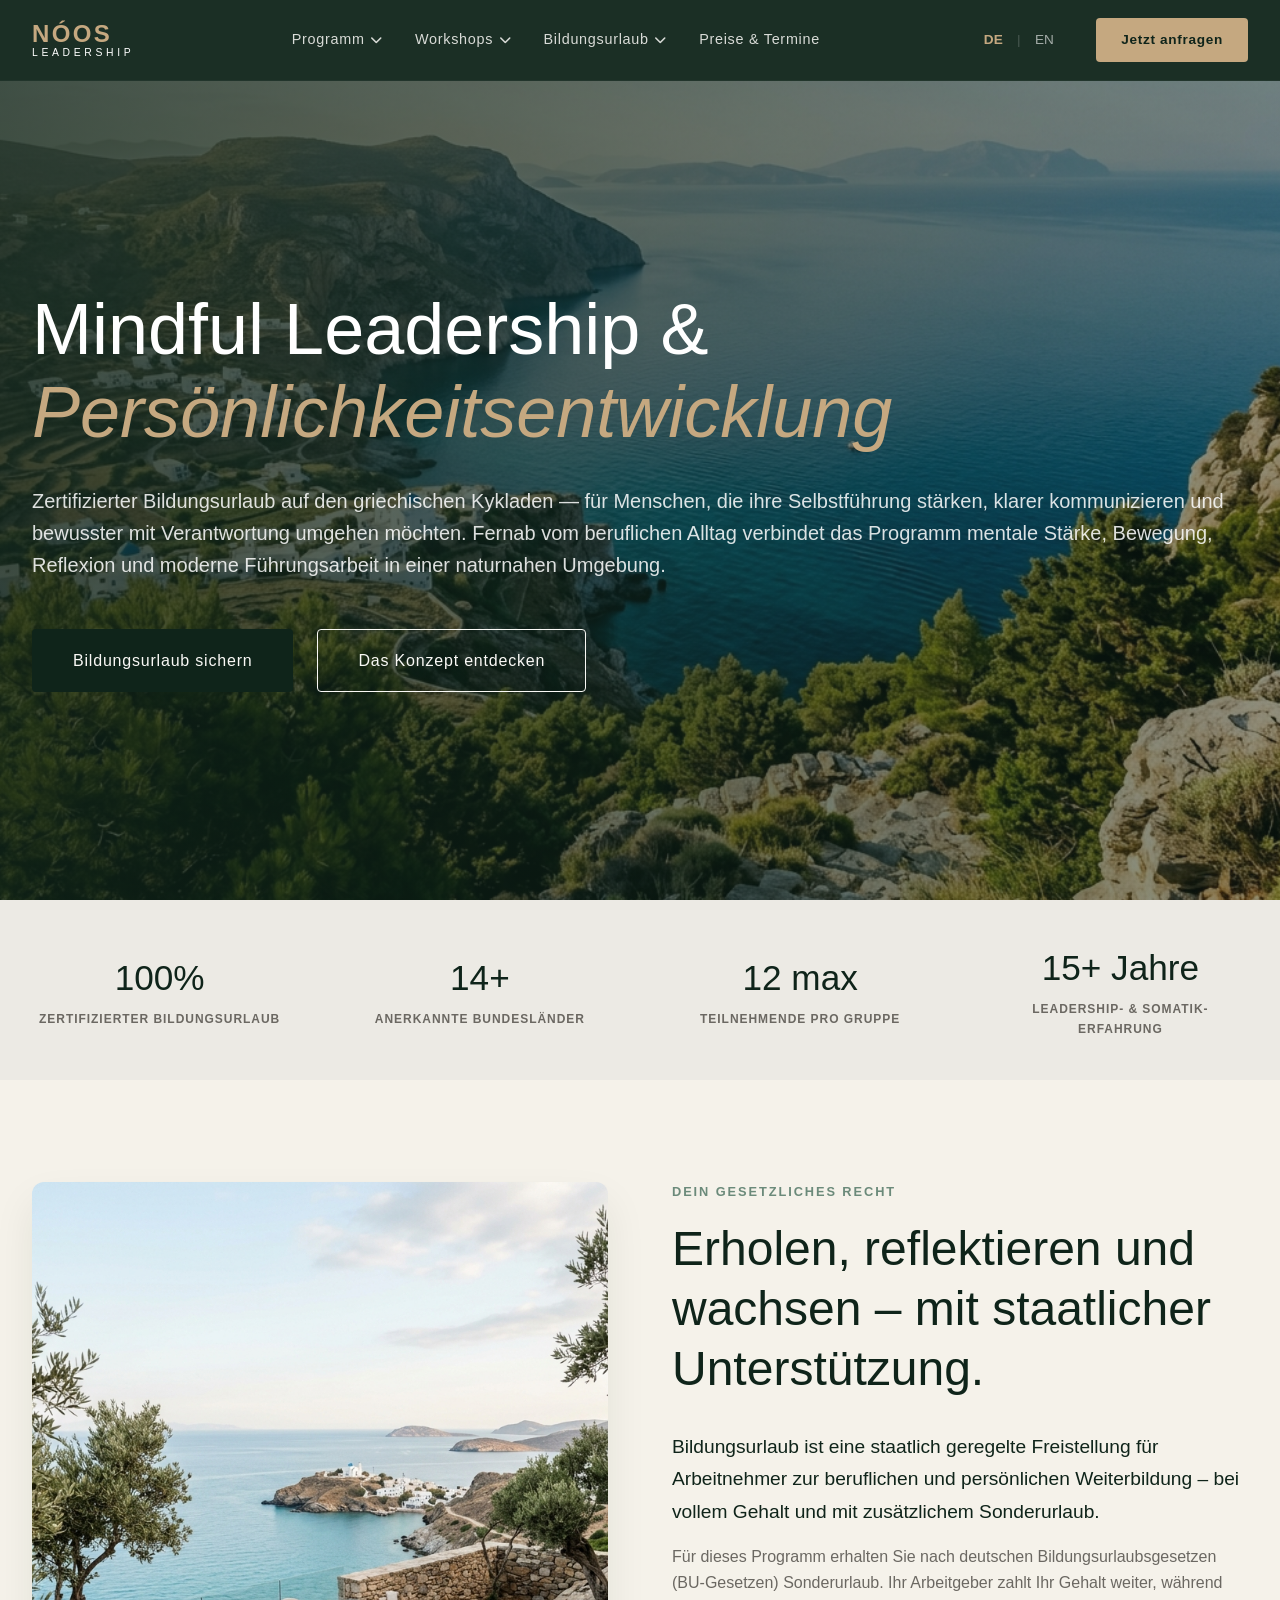
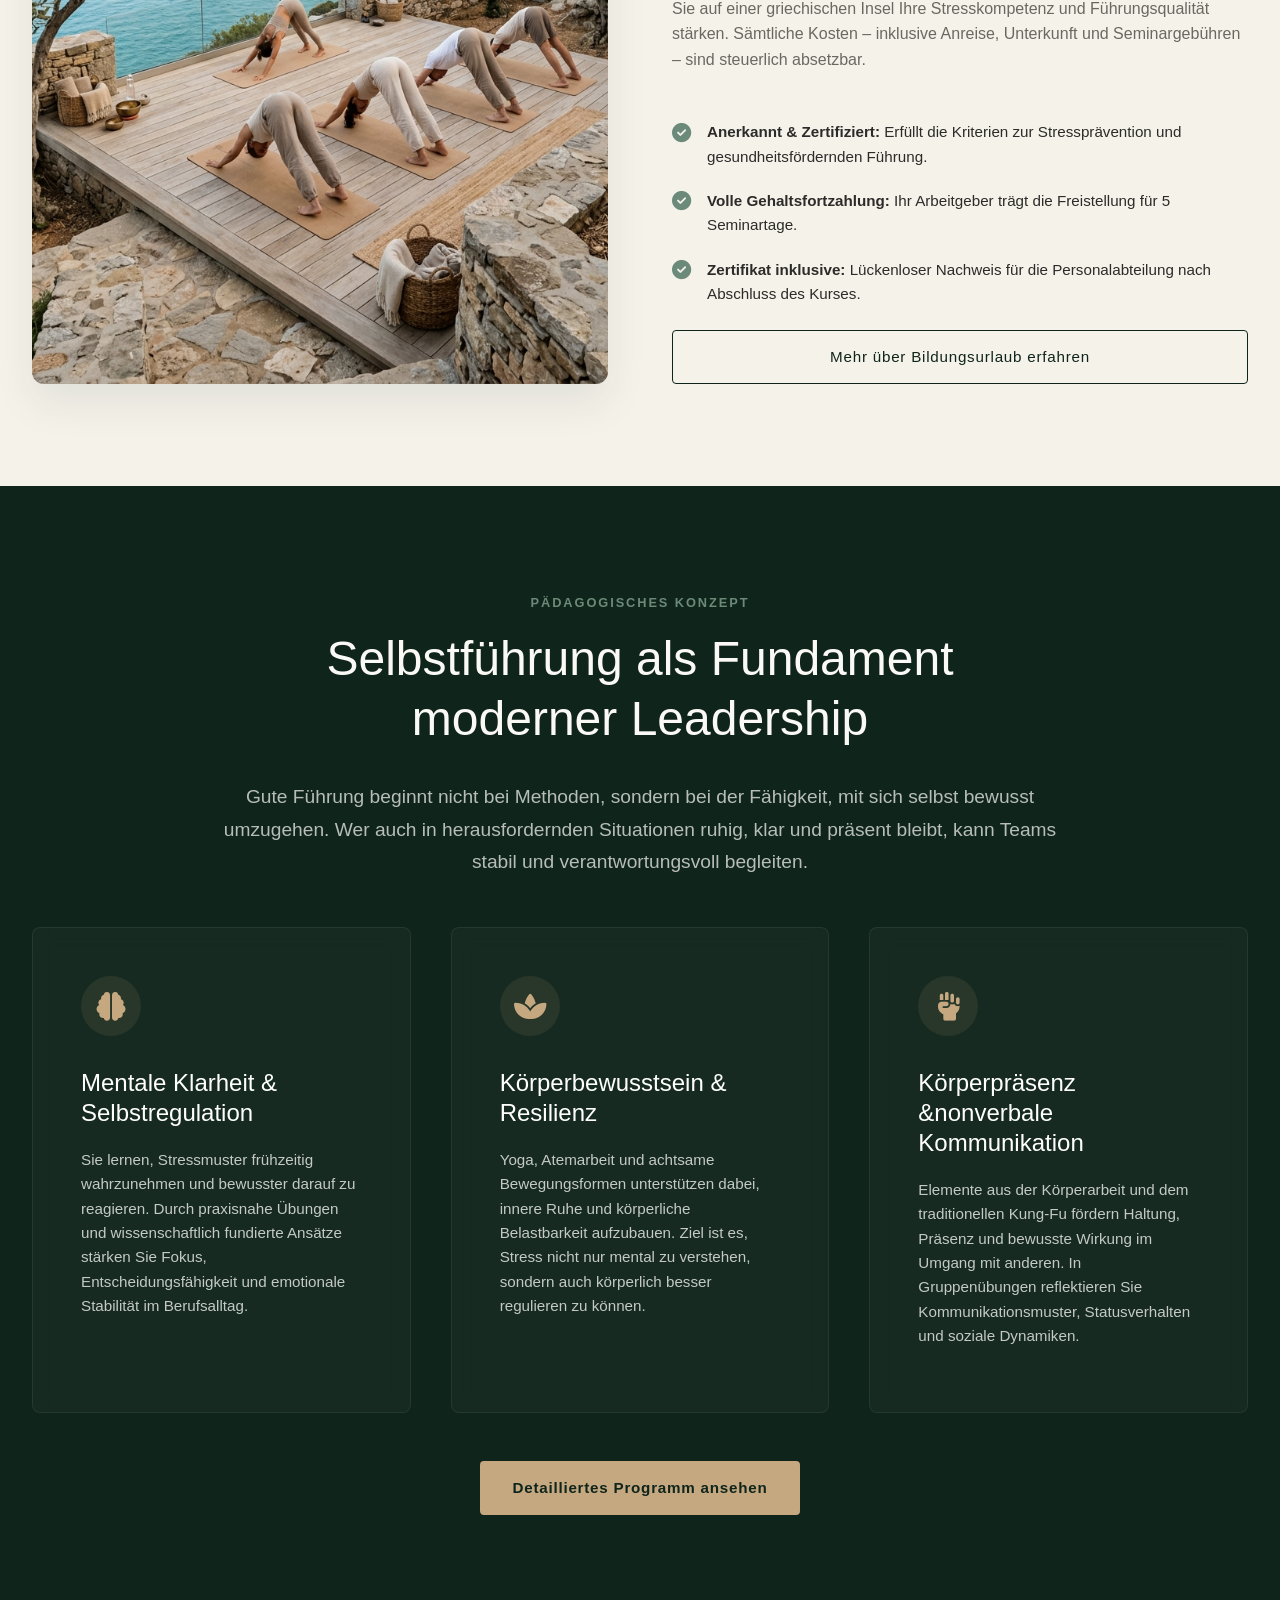
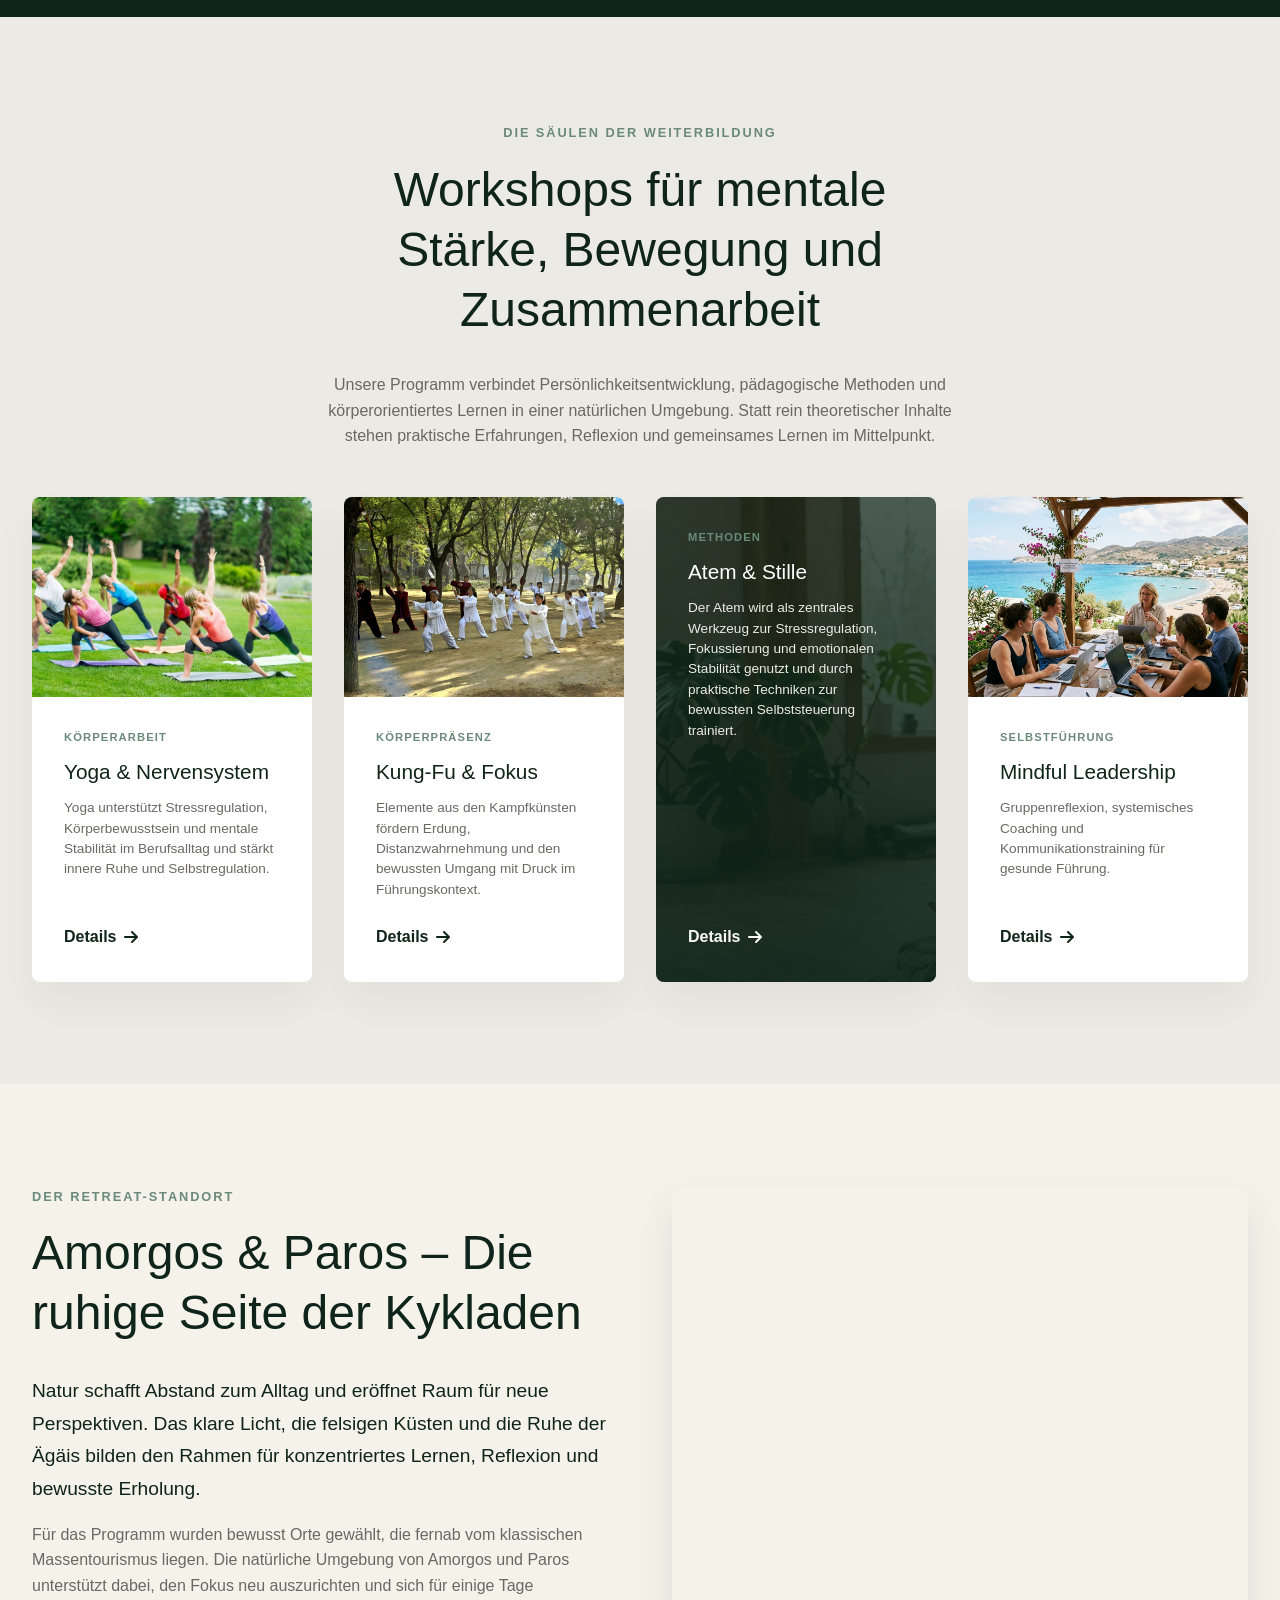
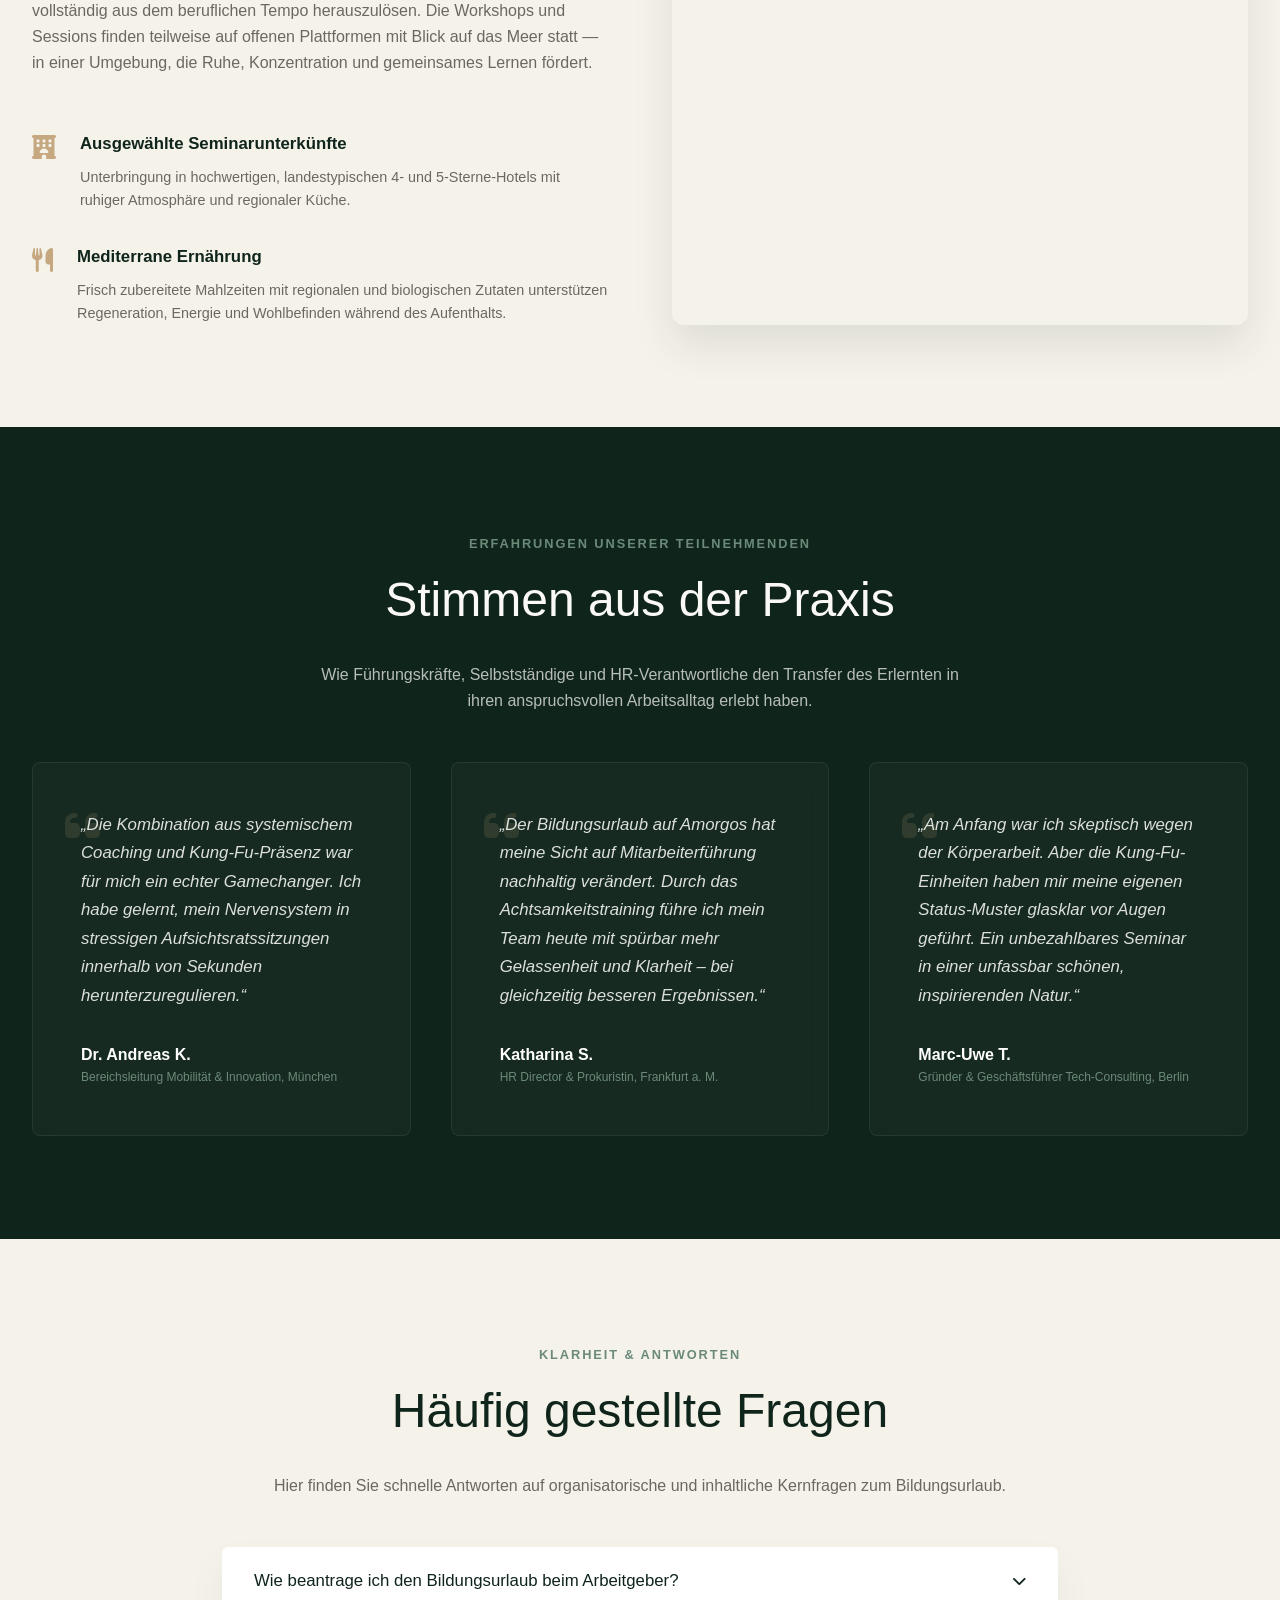
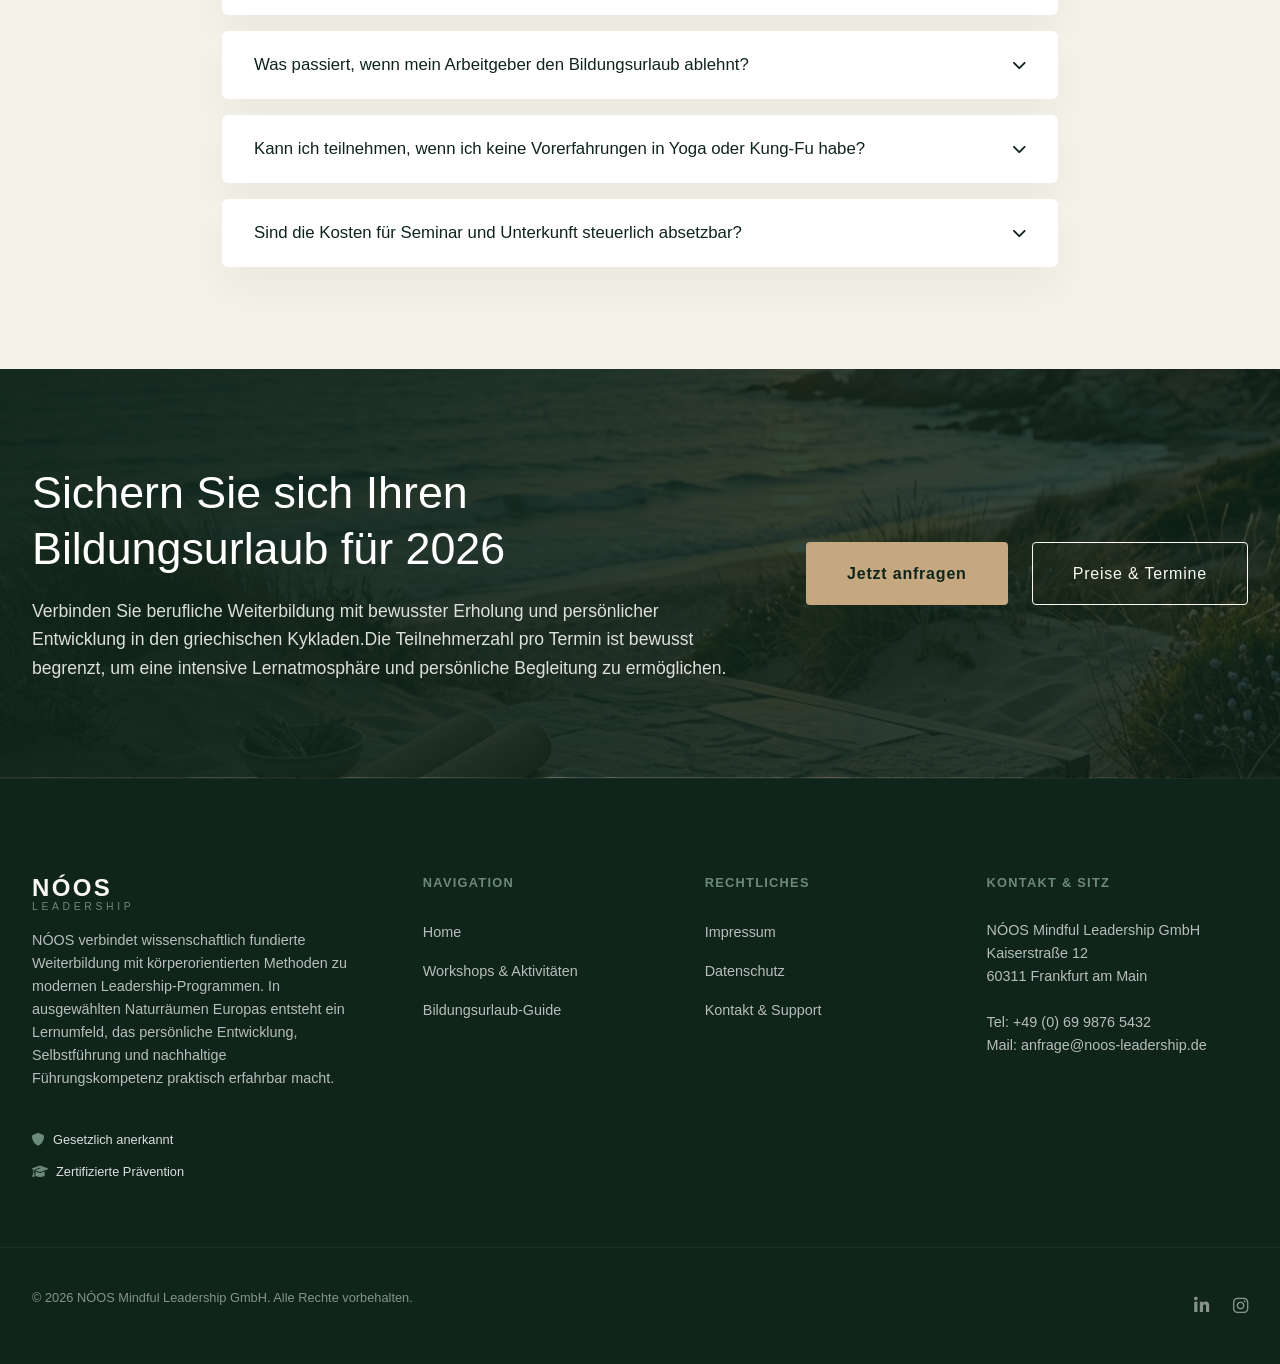
==== index.html @ 8307d4ca "style: fix visual alignment, container widths, and heading overflows on mobile" ====
<!DOCTYPE html>
<html lang="de">

<head>
    <meta charset="UTF-8">
    <meta name="viewport" content="width=device-width, initial-scale=1.0">
    <title>NÓOS – Mindful Leadership & Persönlichkeitsentwicklung | Bildungsurlaub Griechenland</title>
    <meta name="description"
        content="Premium-Bildungsurlaub für Führungskräfte & Berufstätige auf den griechischen Inseln. Kombinieren Sie Selbstführung, somatische Intelligenz (Kung-Fu & Yoga) und Stressresilienz in naturnaher Premium-Umgebung. Gesetzlich anerkannt.">
    <meta name="keywords"
        content="Bildungsurlaub, Mindful Leadership, Persönlichkeitsentwicklung, Führungskräfte Retreat, Achtsamkeit, Stressprävention, Kung Fu Körperarbeit, Yoga Griechenland, Amorgos Retreat">

    <!-- Standard Web Safe Fonts (Arial) -->

    <!-- FontAwesome for Premium Icons -->
    <link rel="stylesheet" href="https://cdnjs.cloudflare.com/ajax/libs/font-awesome/6.4.0/css/all.min.css">

    <!-- Custom CSS -->
    <link rel="stylesheet" href="css/style.css">
</head>

<body>

    <!-- Sticky Glassmorphic Header -->
    <header class="site-header">
        <div class="header-container">
            <a href="#home" class="logo" id="header-logo">
                <span class="logo-accent">NÓOS</span>
                <span class="logo-sub">LEADERSHIP</span>
            </a>

            <!-- Mobile Menu Toggle Button -->
            <button class="mobile-nav-toggle" aria-label="Menü öffnen" id="mobile-toggle">
                <span class="bar"></span>
                <span class="bar"></span>
                <span class="bar"></span>
            </button>

            <!-- Navigation Bar -->
            <nav class="main-navigation" id="main-nav">
                <ul class="nav-list">


                    <!-- Mega-Menu Item: Programm -->
                    <li class="nav-item has-megamenu">
                        <a href="#programm" class="nav-link">Programm <i
                                class="fa-solid fa-chevron-down nav-chevron"></i></a>
                        <div class="megamenu">
                            <div class="megamenu-grid">
                                <div class="megamenu-column">
                                    <span class="menu-title">Überblick</span>
                                    <ul class="menu-sublist">
                                        <li><a href="#programm" data-target="programm-konzept"><i
                                                    class="fa-solid fa-compass"></i> Das pädagogische Konzept</a></li>
                                        <li><a href="#programm" data-target="programm-schedule"><i
                                                    class="fa-solid fa-calendar-day"></i> Der exemplarische
                                                Tagesablauf</a></li>
                                        <li><a href="#programm" data-target="programm-ziele"><i
                                                    class="fa-solid fa-bullseye"></i> Lernziele &amp;
                                                Kernkompetenzen</a></li>
                                        <li><a href="#programm" data-target="programm-methoden"><i
                                                    class="fa-solid fa-graduation-cap"></i> Wissenschaftliche
                                                Methoden</a></li>
                                    </ul>
                                </div>
                                <div class="megamenu-column">
                                    <span class="menu-title">Fokus-Themen</span>
                                    <ul class="menu-sublist">
                                        <li><a href="#workshops"><i class="fa-solid fa-brain"></i> Neuro-Leadership
                                                &amp; Fokus</a></li>
                                        <li><a href="#workshops"><i class="fa-solid fa-shield-heart"></i> Resilienz
                                                &amp; Stressprävention</a></li>
                                        <li><a href="#workshops"><i class="fa-solid fa-people-arrows"></i> Systemische
                                                Führung &amp; Status</a></li>
                                        <li><a href="#workshops"><i class="fa-solid fa-spa"></i> Somatische
                                                Selbstregulation</a></li>
                                    </ul>
                                </div>
                                <div class="megamenu-column promo-column">
                                    <div class="promo-content"
                                        style="background-image: linear-gradient(to bottom, rgba(15, 36, 26, 0.4), rgba(15, 36, 26, 0.95)), url('assets/leadership_reflection.png');">
                                        <div class="promo-badge-wrap">
                                            <span class="badge">NÓOS Konzept</span>
                                        </div>
                                        <div class="promo-text-wrap">
                                            <h4>Soma &amp; Ratio</h4>
                                            <p>Die Symbiose aus Kognition, Neurowissenschaft und somatischer Praxis für
                                                moderne Führung.</p>
                                            <a href="#programm" class="btn btn-text btn-white">Mehr zum Konzept <i
                                                    class="fa-solid fa-arrow-right"></i></a>
                                        </div>
                                    </div>
                                </div>
                            </div>
                        </div>
                    </li>

                    <!-- Mega-Menu Item: Workshops -->
                    <li class="nav-item has-megamenu">
                        <a href="#workshops" class="nav-link">Workshops <i
                                class="fa-solid fa-chevron-down nav-chevron"></i></a>
                        <div class="megamenu">
                            <div class="megamenu-grid">
                                <div class="megamenu-column">
                                    <span class="menu-title">Körperarbeit &amp; Bewegung</span>
                                    <ul class="menu-sublist">
                                        <li><a href="#workshops" data-target="ws-yoga"><i class="fa-solid fa-om"></i>
                                                Hatha &amp; Yin Yoga im Leadership</a></li>
                                        <li><a href="#workshops" data-target="ws-kungfu"><i
                                                    class="fa-solid fa-hand-fist"></i> Kung-Fu &amp; Somatische
                                                Präsenz</a></li>
                                        <li><a href="#workshops" data-target="ws-breathwork"><i
                                                    class="fa-solid fa-wind"></i> Breathwork &amp; Nervensystem</a></li>
                                        <li><a href="#workshops" data-target="ws-wanderung"><i
                                                    class="fa-solid fa-mountain"></i> Achtsames Wandern in Stille</a>
                                        </li>
                                    </ul>
                                </div>
                                <div class="megamenu-column">
                                    <span class="menu-title">Geist &amp; Reflexion</span>
                                    <ul class="menu-sublist">
                                        <li><a href="#workshops" data-target="ws-leadership"><i
                                                    class="fa-solid fa-crown"></i> Mindful Leadership Training</a></li>
                                        <li><a href="#workshops" data-target="ws-kommunikation"><i
                                                    class="fa-solid fa-comments"></i> Dialog &amp; Gewaltfreie
                                                Kommunikation</a></li>
                                        <li><a href="#workshops" data-target="ws-status"><i
                                                    class="fa-solid fa-users-viewfinder"></i> Hochstatus- &amp;
                                                Tiefstatus-Training</a></li>
                                        <li><a href="#workshops" data-target="ws-gesundheit"><i
                                                    class="fa-solid fa-heart-pulse"></i> Präventionskurs
                                                Stressbewältigung</a></li>
                                    </ul>
                                </div>
                                <div class="megamenu-column promo-column">
                                    <div class="promo-content"
                                        style="background-image: linear-gradient(to bottom, rgba(15, 36, 26, 0.4), rgba(15, 36, 26, 0.95)), url('assets/bodywork_sunset.png');">
                                        <div class="promo-badge-wrap">
                                            <span class="badge">Praxis-Fokus</span>
                                        </div>
                                        <div class="promo-text-wrap">
                                            <h4>Erfahrbares Lernen</h4>
                                            <p>Keine graue Theorie. Wir übersetzen uralte Bewegungskünste direkt in
                                                handlungsfähige Leadership-Resilienz.</p>
                                            <a href="#workshops" class="btn btn-text btn-white">Zu den Workshops <i
                                                    class="fa-solid fa-arrow-right"></i></a>
                                        </div>
                                    </div>
                                </div>
                            </div>
                        </div>
                    </li>

                    <!-- Mega-Menu Item: Bildungsurlaub -->
                    <li class="nav-item has-megamenu">
                        <a href="#bildungsurlaub" class="nav-link">Bildungsurlaub <i
                                class="fa-solid fa-chevron-down nav-chevron"></i></a>
                        <div class="megamenu">
                            <div class="megamenu-grid">
                                <div class="megamenu-column">
                                    <span class="menu-title">Wissenswertes</span>
                                    <ul class="menu-sublist">
                                        <li><a href="#bildungsurlaub" data-target="bu-definition"><i
                                                    class="fa-solid fa-scale-balanced"></i> Was ist Bildungsurlaub?</a>
                                        </li>
                                        <li><a href="#bildungsurlaub" data-target="bu-gesetz"><i
                                                    class="fa-solid fa-book-open"></i> Gesetzliche Grundlagen</a></li>
                                        <li><a href="#bildungsurlaub" data-target="bu-steuer"><i
                                                    class="fa-solid fa-euro-sign"></i> Steuerliche Vorteile</a></li>
                                        <li><a href="#bildungsurlaub" data-target="bu-zertifikat"><i
                                                    class="fa-solid fa-certificate"></i> Zertifikat &amp;
                                                Arbeitgeber-Unterlagen</a></li>
                                    </ul>
                                </div>
                                <div class="megamenu-column">
                                    <span class="menu-title">Interaktive Tools</span>
                                    <ul class="menu-sublist">
                                        <li><a href="#bildungsurlaub" class="highlight-action"
                                                data-target="bu-finder"><i class="fa-solid fa-location-crosshairs"></i>
                                                Bundesland-Anerkennungs-Finder</a></li>
                                        <li><a href="#bildungsurlaub" data-target="bu-faq"><i
                                                    class="fa-solid fa-circle-question"></i> Häufig gestellte Fragen
                                                (FAQ)</a></li>
                                    </ul>
                                </div>
                                <div class="megamenu-column promo-column">
                                    <div class="promo-content"
                                        style="background-image: linear-gradient(to bottom, rgba(15, 36, 26, 0.4), rgba(15, 36, 26, 0.95)), url('assets/yoga_cliffside.png');">
                                        <div class="promo-badge-wrap">
                                            <span class="badge">Fakten</span>
                                        </div>
                                        <div class="promo-text-wrap">
                                            <h4>Dein gesetzliches Recht</h4>
                                            <p>Arbeitnehmer in fast allen Bundesländern haben Anspruch auf 5 bezahlte
                                                Extra-Tage Weiterbildung pro Jahr.</p>
                                            <a href="#bildungsurlaub" class="btn btn-text btn-white">Anerkennung prüfen
                                                <i class="fa-solid fa-arrow-right"></i></a>
                                        </div>
                                    </div>
                                </div>
                            </div>
                        </div>
                    </li>

                    <li class="nav-item">
                        <a href="#preise" class="nav-link">Preise &amp; Termine</a>
                    </li>

                </ul>
                <!-- Mobile Language Switcher (visible only on mobile viewports) -->
                <div class="language-switcher">
                    <a href="index.html" class="lang-btn active" id="lang-de-mobile">DE</a>
                    <span class="lang-separator">|</span>
                    <a href="index-en.html" class="lang-btn" id="lang-en-mobile">EN</a>
                </div>
            </nav>

            <!-- Sticky CTA buttons -->
            <div class="header-ctas">
                <div class="language-switcher">
                    <a href="index.html" class="lang-btn active" id="lang-de">DE</a>
                    <span class="lang-separator">|</span>
                    <a href="index-en.html" class="lang-btn" id="lang-en">EN</a>
                </div>
                <a href="#kontakt" class="btn btn-primary" id="cta-header-pri">Jetzt anfragen</a>
            </div>
        </div>
    </header>

    <!-- Main Content Container for SPA -->
    <main id="main-content">

        <!-- ==================== HOMEPAGE SECTION ==================== -->
        <section id="home" class="page-section active-page">

            <!-- Elegant Video/Ken-Burns Fallback Hero Section -->
            <div class="hero-section" id="hero-element">
                <div class="hero-bg-container">
                    <!-- Standard high-end picture with overlay and soft Ken-Burns pan -->
                    <img src="assets/greek_nature_hero.png" alt="Serene Greek Nature Cliffside overlooking Aegean Sea"
                        class="hero-fallback-img">
                    <div class="hero-overlay"></div>
                </div>
                <div class="hero-content container">

                    <h1 class="hero-title scroll-reveal">Mindful Leadership &amp;<br><span
                            class="highlight">Persönlichkeitsentwicklung</span></h1>
                    <p class="hero-description scroll-reveal">Zertifizierter Bildungsurlaub auf den griechischen
                        Kykladen — für Menschen, die ihre Selbstführung stärken, klarer kommunizieren und bewusster mit
                        Verantwortung umgehen möchten.
                        Fernab vom beruflichen Alltag verbindet das Programm mentale Stärke, Bewegung, Reflexion und
                        moderne Führungsarbeit in einer naturnahen Umgebung.</p>
                    <div class="hero-buttons scroll-reveal">
                        <a href="#kontakt" class="btn btn-primary btn-large">Bildungsurlaub sichern</a>
                        <a href="#programm" class="btn btn-outline btn-white btn-large">Das Konzept entdecken</a>
                    </div>
                </div>


            </div>
            </div>

            <!-- Trust / Statistics Bar -->
            <div class="trust-bar bg-cream">
                <div class="container trust-grid">
                    <div class="trust-item">
                        <span class="trust-number">100%</span>
                        <span class="trust-label">Zertifizierter Bildungsurlaub</span>
                    </div>
                    <div class="trust-divider"></div>
                    <div class="trust-item">
                        <span class="trust-number">14+</span>
                        <span class="trust-label">Anerkannte Bundesländer</span>
                    </div>
                    <div class="trust-divider"></div>
                    <div class="trust-item">
                        <span class="trust-number">12 max</span>
                        <span class="trust-label">Teilnehmende pro Gruppe</span>
                    </div>
                    <div class="trust-divider"></div>
                    <div class="trust-item">
                        <span class="trust-number">15+ Jahre</span>
                        <span class="trust-label">Leadership- &amp; Somatik-Erfahrung</span>
                    </div>
                </div>
            </div>

            <!-- "What is Bildungsurlaub" Intro Section -->
            <div class="section-padding bg-sand" id="what-is-bu">
                <div class="container grid-2">
                    <div class="section-image"
                        style="background-image: url('assets/yoga_cliffside.png'); border-radius: 12px; min-height: 400px; background-size: cover; background-position: center; box-shadow: 0 20px 40px rgba(15,36,26,0.08);">
                    </div>
                    <div class="section-text flex-center-y">
                        <span class="section-tag font-outfit text-sage">DEIN GESETZLICHES RECHT</span>
                        <h2 class="section-title">Erholen, reflektieren und wachsen – mit staatlicher Unterstützung.
                        </h2>
                        <p class="lead text-dark-green">Bildungsurlaub ist eine staatlich geregelte Freistellung für
                            Arbeitnehmer zur beruflichen und persönlichen Weiterbildung – bei vollem Gehalt und mit
                            zusätzlichem Sonderurlaub.</p>
                        <p class="text-muted">Für dieses Programm erhalten Sie nach deutschen Bildungsurlaubsgesetzen
                            (BU-Gesetzen) Sonderurlaub. Ihr Arbeitgeber zahlt Ihr Gehalt weiter, während Sie auf einer
                            griechischen Insel Ihre Stresskompetenz und Führungsqualität stärken. Sämtliche Kosten –
                            inklusive Anreise, Unterkunft und Seminargebühren – sind steuerlich absetzbar.</p>

                        <div class="feature-bullets">
                            <div class="bullet-item">
                                <i class="fa-solid fa-circle-check text-sage"></i>
                                <span><strong>Anerkannt &amp; Zertifiziert:</strong> Erfüllt die Kriterien zur
                                    Stressprävention und gesundheitsfördernden Führung.</span>
                            </div>
                            <div class="bullet-item">
                                <i class="fa-solid fa-circle-check text-sage"></i>
                                <span><strong>Volle Gehaltsfortzahlung:</strong> Ihr Arbeitgeber trägt die Freistellung
                                    für 5 Seminartage.</span>
                            </div>
                            <div class="bullet-item">
                                <i class="fa-solid fa-circle-check text-sage"></i>
                                <span><strong>Zertifikat inklusive:</strong> Lückenloser Nachweis für die
                                    Personalabteilung nach Abschluss des Kurses.</span>
                            </div>
                        </div>

                        <a href="#bildungsurlaub" class="btn btn-outline mt-4">Mehr über Bildungsurlaub
                            erfahren</a>
                    </div>
                </div>
            </div>

            <!-- "Why Mindful Leadership" / The Core Concept -->
            <div class="section-padding bg-dark-green text-light" id="why-leadership">
                <div class="container text-center max-w-lg mb-5">
                    <span class="section-tag font-outfit text-sage">PÄDAGOGISCHES KONZEPT</span>
                    <h2 class="section-title text-light">Selbstführung als Fundament moderner Leadership</h2>
                    <p class="lead text-cream-muted">Gute Führung beginnt nicht bei Methoden, sondern bei der Fähigkeit,
                        mit sich selbst bewusst umzugehen. Wer auch in herausfordernden Situationen ruhig, klar und
                        präsent bleibt, kann Teams stabil und verantwortungsvoll begleiten.</p>
                </div>

                <div class="container grid-3 gap-lg">
                    <div class="concept-card card-glass text-light scroll-reveal">
                        <div class="concept-icon-wrap"><i class="fa-solid fa-brain concept-icon text-bronze"></i></div>
                        <h3>Mentale Klarheit &amp; Selbstregulation</h3>
                        <p>Sie lernen, Stressmuster frühzeitig wahrzunehmen und bewusster darauf zu reagieren. Durch
                            praxisnahe Übungen und wissenschaftlich fundierte Ansätze stärken Sie Fokus,
                            Entscheidungsfähigkeit und emotionale Stabilität im Berufsalltag.</p>
                    </div>

                    <div class="concept-card card-glass text-light scroll-reveal">
                        <div class="concept-icon-wrap"><i class="fa-solid fa-spa concept-icon text-bronze"></i></div>
                        <h3>Körperbewusstsein &amp; Resilienz</h3>
                        <p>Yoga, Atemarbeit und achtsame Bewegungsformen unterstützen dabei, innere Ruhe und körperliche
                            Belastbarkeit aufzubauen. Ziel ist es, Stress nicht nur mental zu verstehen, sondern auch
                            körperlich besser regulieren zu können.</p>
                    </div>

                    <div class="concept-card card-glass text-light scroll-reveal">
                        <div class="concept-icon-wrap"><i class="fa-solid fa-hand-fist concept-icon text-bronze"></i>
                        </div>
                        <h3>Körperpräsenz &amp;nonverbale Kommunikation</h3>
                        <p>Elemente aus der Körperarbeit und dem traditionellen Kung-Fu fördern Haltung, Präsenz und
                            bewusste Wirkung im Umgang mit anderen. In Gruppenübungen reflektieren Sie
                            Kommunikationsmuster, Statusverhalten und soziale Dynamiken.</p>
                    </div>
                </div>

                <div class="container text-center mt-5">
                    <a href="#programm" class="btn btn-primary btn-gold">Detailliertes Programm ansehen</a>
                </div>
            </div>

            <!-- Methods & Workshops Grid Preview -->
            <div class="section-padding bg-cream" id="home-workshops-preview">
                <div class="container text-center max-w-md mb-5">
                    <span class="section-tag font-outfit text-sage">DIE SÄULEN DER WEITERBILDUNG</span>
                    <h2 class="section-title">Workshops für mentale Stärke, Bewegung und Zusammenarbeit</h2>
                    <p class="text-muted">Unsere Programm verbindet Persönlichkeitsentwicklung, pädagogische Methoden
                        und
                        körperorientiertes Lernen in einer natürlichen Umgebung. Statt rein theoretischer Inhalte stehen
                        praktische Erfahrungen, Reflexion und gemeinsames Lernen im Mittelpunkt.</p>
                </div>

                <div class="container grid-4">
                    <div class="workshop-preview-card scroll-reveal">
                        <div class="ws-preview-img-wrap">
                            <img src="assets/fdf1e8f8b7a48e890e7e6a5d6560fa7e.png" alt="Yoga am Meer">
                        </div>
                        <div class="ws-preview-info">
                            <span class="ws-tag">Körperarbeit</span>
                            <h4>Yoga &amp; Nervensystem</h4>
                            <p>Yoga unterstützt Stressregulation, Körperbewusstsein und mentale Stabilität im
                                Berufsalltag und stärkt innere Ruhe und Selbstregulation.</p>
                            <a href="#workshops#ws-yoga" class="btn-text">Details <i
                                    class="fa-solid fa-arrow-right"></i></a>
                        </div>
                    </div>

                    <div class="workshop-preview-card scroll-reveal">
                        <div class="ws-preview-img-wrap">
                            <img src="assets/c660b3a1950ba50ad951f5d04bc72b92.png" alt="Kung Fu Training am Strand">
                        </div>
                        <div class="ws-preview-info">
                            <span class="ws-tag">Körperpräsenz</span>
                            <h4>Kung-Fu &amp; Fokus</h4>
                            <p>Elemente aus den Kampfkünsten fördern Erdung, Distanzwahrnehmung und den bewussten Umgang
                                mit Druck im Führungskontext.
                            </p>
                            <a href="#workshops#ws-kungfu" class="btn-text">Details <i
                                    class="fa-solid fa-arrow-right"></i></a>
                        </div>
                    </div>

                    <div class="workshop-preview-card scroll-reveal">
                        <div class="ws-preview-info header-ws-card"
                            style="background-image: linear-gradient(to bottom, rgba(15, 36, 26, 0.75), rgba(15, 36, 26, 0.95)), url('assets/Atem.png'); color: white; display: flex; flex-direction: column; justify-content: center; min-height: 250px;">
                            <span class="ws-tag text-sage">Methoden</span>
                            <h4 style="color: white;">Atem &amp; Stille</h4>
                            <p style="color: #ECEAE4;">Der Atem wird als zentrales Werkzeug zur Stressregulation,
                                Fokussierung und emotionalen Stabilität genutzt und durch praktische Techniken zur
                                bewussten Selbststeuerung trainiert.</p>
                            <a href="#workshops#ws-breathwork" class="btn-text btn-white">Details <i
                                    class="fa-solid fa-arrow-right"></i></a>
                        </div>
                    </div>

                    <div class="workshop-preview-card scroll-reveal">
                        <div class="ws-preview-img-wrap">
                            <img src="assets/9625dec4-f1ea-406c-8175-d62aa022d767.png" alt="Leadership Coaching Circle">
                        </div>
                        <div class="ws-preview-info">
                            <span class="ws-tag">Selbstführung</span>
                            <h4>Mindful Leadership</h4>
                            <p>Gruppenreflexion, systemisches Coaching und Kommunikationstraining für gesunde Führung.
                            </p>
                            <a href="#workshops#ws-leadership" class="btn-text">Details <i
                                    class="fa-solid fa-arrow-right"></i></a>
                        </div>
                    </div>
                </div>
            </div>

            <!-- Nature & Retreat Experience (The Greek Islands) -->
            <div class="section-padding bg-sand" id="home-retreat-experience">
                <div class="container grid-2">
                    <div class="section-text flex-center-y">
                        <span class="section-tag font-outfit text-sage">DER RETREAT-STANDORT</span>
                        <h2 class="section-title">Amorgos &amp; Paros – Die ruhige Seite der Kykladen</h2>
                        <p class="lead text-dark-green">Natur schafft Abstand zum Alltag und eröffnet Raum für neue
                            Perspektiven. Das klare Licht, die felsigen Küsten und die Ruhe der Ägäis bilden den Rahmen
                            für konzentriertes Lernen, Reflexion und bewusste Erholung.</p>
                        <p class="text-muted">Für das Programm wurden bewusst Orte gewählt, die fernab vom klassischen
                            Massentourismus liegen. Die natürliche Umgebung von Amorgos und Paros unterstützt dabei, den
                            Fokus neu auszurichten und sich für einige Tage vollständig aus dem beruflichen Tempo
                            herauszulösen. Die Workshops und Sessions finden teilweise auf offenen Plattformen mit Blick
                            auf das Meer statt — in einer Umgebung, die Ruhe, Konzentration und gemeinsames Lernen
                            fördert.</p>

                        <div class="retreat-features">
                            <div class="ret-feat-item">
                                <i class="fa-solid fa-hotel text-bronze"></i>
                                <div>
                                    <strong>Ausgewählte Seminarunterkünfte</strong>
                                    <p>Unterbringung in hochwertigen, landestypischen 4- und 5-Sterne-Hotels mit ruhiger
                                        Atmosphäre und regionaler Küche.</p>
                                </div>
                            </div>
                            <div class="ret-feat-item">
                                <i class="fa-solid fa-utensils text-bronze"></i>
                                <div>
                                    <strong>Mediterrane Ernährung</strong>
                                    <p>Frisch zubereitete Mahlzeiten mit regionalen und biologischen Zutaten
                                        unterstützen Regeneration, Energie und Wohlbefinden während des Aufenthalts.</p>
                                </div>
                            </div>
                        </div>
                    </div>
                    <div class="section-image zoom-hover-container"
                        style="background-image: url('assets/download.png'); border-radius: 12px; min-height: 450px; background-size: cover; background-position: center; box-shadow: 0 20px 40px rgba(15,36,26,0.1);">
                    </div>
                </div>
            </div>

            <!-- Premium Testimonials Section -->
            <div class="section-padding bg-dark-green text-light" id="testimonials">
                <div class="container text-center max-w-md mb-5">
                    <span class="section-tag font-outfit text-sage">ERFAHRUNGEN UNSERER TEILNEHMENDEN</span>
                    <h2 class="section-title text-light">Stimmen aus der Praxis</h2>
                    <p class="text-cream-muted">Wie Führungskräfte, Selbstständige und HR-Verantwortliche den Transfer
                        des Erlernten in ihren anspruchsvollen Arbeitsalltag erlebt haben.</p>
                </div>

                <div class="container grid-3">
                    <div class="testimonial-card card-glass scroll-reveal">
                        <div class="quote-icon"><i class="fa-solid fa-quote-left"></i></div>
                        <p class="quote-text">„Die Kombination aus systemischem Coaching und Kung-Fu-Präsenz war für
                            mich ein echter Gamechanger. Ich habe gelernt, mein Nervensystem in stressigen
                            Aufsichtsratssitzungen innerhalb von Sekunden herunterzuregulieren.“</p>
                        <div class="author-info">
                            <div class="author-meta">
                                <strong>Dr. Andreas K.</strong>
                                <span>Bereichsleitung Mobilität &amp; Innovation, München</span>
                            </div>
                        </div>
                    </div>

                    <div class="testimonial-card card-glass scroll-reveal">
                        <div class="quote-icon"><i class="fa-solid fa-quote-left"></i></div>
                        <p class="quote-text">„Der Bildungsurlaub auf Amorgos hat meine Sicht auf Mitarbeiterführung
                            nachhaltig verändert. Durch das Achtsamkeitstraining führe ich mein Team heute mit spürbar
                            mehr Gelassenheit und Klarheit – bei gleichzeitig besseren Ergebnissen.“</p>
                        <div class="author-info">
                            <div class="author-meta">
                                <strong>Katharina S.</strong>
                                <span>HR Director &amp; Prokuristin, Frankfurt a. M.</span>
                            </div>
                        </div>
                    </div>

                    <div class="testimonial-card card-glass scroll-reveal">
                        <div class="quote-icon"><i class="fa-solid fa-quote-left"></i></div>
                        <p class="quote-text">„Am Anfang war ich skeptisch wegen der Körperarbeit. Aber die
                            Kung-Fu-Einheiten haben mir meine eigenen Status-Muster glasklar vor Augen geführt. Ein
                            unbezahlbares Seminar in einer unfassbar schönen, inspirierenden Natur.“</p>
                        <div class="author-info">
                            <div class="author-meta">
                                <strong>Marc-Uwe T.</strong>
                                <span>Gründer &amp; Geschäftsführer Tech-Consulting, Berlin</span>
                            </div>
                        </div>
                    </div>
                </div>
            </div>

            <!-- Home FAQ Accordion Section -->
            <div class="section-padding bg-sand" id="home-faq">
                <div class="container max-w-lg">
                    <div class="text-center mb-5">
                        <span class="section-tag font-outfit text-sage">KLARHEIT &amp; ANTWORTEN</span>
                        <h2 class="section-title">Häufig gestellte Fragen</h2>
                        <p class="text-muted">Hier finden Sie schnelle Antworten auf organisatorische und inhaltliche
                            Kernfragen zum Bildungsurlaub.</p>
                    </div>

                    <div class="faq-accordion">
                        <div class="faq-item scroll-reveal">
                            <button class="faq-trigger">
                                <span>Wie beantrage ich den Bildungsurlaub beim Arbeitgeber?</span>
                                <i class="fa-solid fa-chevron-down faq-chevron"></i>
                            </button>
                            <div class="faq-content">
                                <p>Die Beantragung ist unkompliziert: Nach Ihrer Buchung erhalten Sie von uns alle
                                    notwendigen Unterlagen (Anerkennungsbescheid des Bundeslandes, detaillierter
                                    Verlaufsplan und Anmeldebestätigung). Diese reichen Sie einfach bei Ihrem
                                    Arbeitgeber bzw. der HR-Abteilung ein – idealerweise 6 bis 8 Wochen vor Kursbeginn.
                                    Nach erfolgreicher Durchführung erhalten Sie das Teilnahmezertifikat zur Vorlage.
                                </p>
                            </div>
                        </div>

                        <div class="faq-item scroll-reveal">
                            <button class="faq-trigger">
                                <span>Was passiert, wenn mein Arbeitgeber den Bildungsurlaub ablehnt?</span>
                                <i class="fa-solid fa-chevron-down faq-chevron"></i>
                            </button>
                            <div class="faq-content">
                                <p>Arbeitgeber können einen Bildungsurlaub nur unter sehr strengen Voraussetzungen (z.B.
                                    dringende betriebliche Belange wie Personalmangel oder bereits genehmigte Urlaube
                                    anderer Mitarbeiter zu diesem Zeitpunkt) ablehnen. Falls eine Ablehnung erfolgt,
                                    bieten wir Ihnen eine kostenfreie Umbuchung auf einen Ausweichtermin oder erstatten
                                    Ihre Seminargebühr vollständig.</p>
                            </div>
                        </div>

                        <div class="faq-item scroll-reveal">
                            <button class="faq-trigger">
                                <span>Kann ich teilnehmen, wenn ich keine Vorerfahrungen in Yoga oder Kung-Fu
                                    habe?</span>
                                <i class="fa-solid fa-chevron-down faq-chevron"></i>
                            </button>
                            <div class="faq-content">
                                <p>Ja, absolut. Sowohl die Yoga- als auch die Kung-Fu-basierten Somatik-Einheiten sind
                                    methodisch so aufgebaut, dass sie für alle Fitnesslevel und Altersstufen geeignet
                                    sind. Es geht nicht um sportliche Höchstleistungen oder akrobatische Figuren,
                                    sondern ausschließlich um Körperwahrnehmung, energetische Standfestigkeit und die
                                    spürbare Regulierung des Nervensystems.</p>
                            </div>
                        </div>

                        <div class="faq-item scroll-reveal">
                            <button class="faq-trigger">
                                <span>Sind die Kosten für Seminar und Unterkunft steuerlich absetzbar?</span>
                                <i class="fa-solid fa-chevron-down faq-chevron"></i>
                            </button>
                            <div class="faq-content">
                                <p>Ja. Da es sich um eine zertifizierte berufliche Weiterbildungsmaßnahme handelt,
                                    können Sie sowohl die Seminargebühr als auch die Reisekosten (Flug, Hotelanteil,
                                    Verpflegungspauschale) in Ihrer Einkommensteuererklärung als Werbungskosten (bzw.
                                    Betriebsausgaben bei Selbstständigen) voll steuerlich geltend machen.</p>
                            </div>
                        </div>
                    </div>


                </div>
            </div>

            <!-- Call to Action Banner -->
            <div class="cta-banner"
                style="background-image: linear-gradient(to right, rgba(15, 36, 26, 0.95), rgba(15, 36, 26, 0.8)), url('assets/bodywork_sunset.png');">
                <div class="container cta-flex">
                    <div class="cta-text">
                        <h2>Sichern Sie sich Ihren Bildungsurlaub für 2026</h2>
                        <p>Verbinden Sie berufliche Weiterbildung mit bewusster Erholung und persönlicher Entwicklung in
                            den griechischen Kykladen.Die Teilnehmerzahl pro Termin ist bewusst begrenzt, um eine
                            intensive Lernatmosphäre und persönliche Begleitung zu ermöglichen.</p>
                    </div>
                    <div class="cta-actions">
                        <a href="#kontakt" class="btn btn-primary btn-gold btn-large">Jetzt anfragen</a>
                        <a href="#preise" class="btn btn-outline btn-white btn-large">Preise &amp; Termine</a>
                    </div>
                </div>
            </div>

        </section>


        <!-- ==================== DAS PROGRAMM SECTION ==================== -->
        <section id="programm" class="page-section">

            <div class="subpage-hero"
                style="background-image: linear-gradient(to bottom, rgba(15, 36, 26, 0.75), rgba(15, 36, 26, 0.92)), url('assets/leadership_reflection.png');">
                <div class="container text-center">
                    <span class="badge text-sage">AKADEMISCH &amp; ERFAHRUNGSBASIERT</span>
                    <h1>Das pädagogische Konzept</h1>
                    <p class="max-w-md">Das Programm verbindet Leadership, Persönlichkeitsentwicklung und
                        körperorientiertes Lernen zu einer praxisnahen Weiterbildung, die echte Führungskompetenz
                        stärkt.
                    </p>
                </div>
            </div>

            <!-- Educational Concept Details -->
            <div class="section-padding bg-sand" id="programm-konzept">
                <div class="container grid-2">
                    <div class="section-text flex-center-y">
                        <span class="section-tag font-outfit text-sage">DER METHODISCHE ANSATZ</span>
                        <h2 class="section-title">Veränderung entsteht durch Erfahrung</h2>
                        <p class="lead text-dark-green">Viele klassische Seminare vermitteln Wissen, das im Berufsalltag
                            nur schwer nachhaltig umgesetzt wird. Besonders unter Stress greifen Menschen häufig auf
                            automatische Verhaltensmuster zurück, obwohl theoretisch andere Lösungen bekannt sind.</p>
                        <p class="text-muted">Genau hier setzt das Programm an: Lernen soll nicht nur auf kognitiver
                            Ebene stattfinden, sondern auch durch körperliche Erfahrung, bewusste Reflexion und
                            praktische Anwendung</p>

                        <div class="method-points">
                            <div class="m-point">
                                <div class="m-number">01</div>
                                <div class="m-body">
                                    <strong>Reflexion & wissenschaftliche Grundlagen</strong>
                                    <p>Die Teilnehmenden beschäftigen sich mit Stressregulation, Kommunikation,
                                        Selbstführung und modernen Leadership-Ansätzen. Inhalte aus Psychologie,
                                        Pädagogik und Verhaltensforschung werden praxisnah vermittelt.</p>
                                </div>
                            </div>
                            <div class="m-point">
                                <div class="m-number">02</div>
                                <div class="m-body">
                                    <strong>Körperorientiertes Lernen</strong>
                                    <p>Yoga, Atemarbeit, Bewegungsübungen und achtsame Körperarbeit helfen dabei,
                                        Spannungen bewusster wahrzunehmen und die eigene Stressregulation zu verbessern.
                                    </p>
                                </div>
                            </div>
                            <div class="m-point">
                                <div class="m-number">03</div>
                                <div class="m-body">
                                    <strong>Transfer in den Berufsalltag</strong>
                                    <p>Die Inhalte werden durch Gruppenübungen, Reflexionsrunden und realitätsnahe
                                        Situationen mit typischen Herausforderungen aus Teamarbeit und Führung
                                        verbunden.</p>
                                </div>
                            </div>
                        </div>
                    </div>
                    <div class="section-image"
                        style="background-image: url('assets/leadership_reflection.png'); border-radius: 12px; min-height: 450px; background-size: cover; background-position: center; box-shadow: 0 20px 40px rgba(15,36,26,0.1);">
                    </div>
                </div>
            </div>

            <!-- Interactive Daily Timeline Section -->
            <div class="section-padding bg-cream" id="programm-schedule">
                <div class="container text-center max-w-md mb-5">
                    <span class="section-tag font-outfit text-sage">ERLEBE EINEN TAG AUF DEN KYKLADEN</span>
                    <h2 class="section-title">Ein exemplarischer Seminartag</h2>
                    <p class="text-muted">Der Tagesablauf verbindet konzentrierte Lernphasen mit Bewegung, Reflexion und
                        bewussten Erholungszeiten. Ziel ist ein ausgewogener Rhythmus, der mentale Aufnahmefähigkeit,
                        körperliche Aktivität und persönliche Entwicklung miteinander verbindet.
                        Klicken Sie auf die einzelnen Tagesphasen, um mehr über Inhalte, Methoden und den Ablauf des
                        Programms zu erfahren.
                    </p>
                </div>

                <!-- Interactive Timeline Widget -->
                <div class="container max-w-lg">
                    <div class="timeline-tabs" id="timeline-navigation">
                        <button class="timeline-tab active" data-time="morning">07:30 - 09:00 Uhr</button>
                        <button class="timeline-tab" data-time="breakfast">09:00 - 10:30 Uhr</button>
                        <button class="timeline-tab" data-time="midday">10:30 - 14:00 Uhr</button>
                        <button class="timeline-tab" data-time="afternoon">16:30 - 19:00 Uhr</button>
                        <button class="timeline-tab" data-time="evening">19:30 Uhr</button>
                    </div>

                    <div class="timeline-content-card" id="timeline-card">
                        <!-- Morning content (default active) -->
                        <div class="timeline-pane active" id="pane-morning">
                            <div class="timeline-pane-grid">
                                <div class="pane-icon"><i class="fa-solid fa-om text-bronze"></i></div>
                                <div class="pane-text">

                                    <h3>Aktivierung &amp; Fokussierung am Meer</h3>
                                    <p class="lead">Der Tag beginnt mit achtsamer Bewegung, Atemarbeit und ruhigen
                                        Übungen in der natürlichen Umgebung der Inseln. Yoga- und Breathwork-Einheiten
                                        unterstützen dabei, Körper und Geist bewusst auf den Tag auszurichten.</p>
                                    <p class="text-muted">Die Morgenstunden schaffen Raum, um den Fokus zu stärken,
                                        innere Ruhe aufzubauen und mit mehr Klarheit in die Lern- und Workshopphasen zu
                                        starten.</p>
                                </div>
                            </div>
                        </div>

                        <!-- Breakfast content -->
                        <div class="timeline-pane" id="pane-breakfast">
                            <div class="timeline-pane-grid">
                                <div class="pane-icon"><i class="fa-solid fa-apple-whole text-bronze"></i></div>
                                <div class="pane-text">

                                    <h3>Gemeinsames mediterranes Frühstück</h3>
                                    <p class="lead">Der Morgen beginnt mit einem frischen Frühstück aus regionalen und
                                        biologischen Zutaten, saisonalem Obst sowie ausgewählten Teespezialitäten.</p>
                                    <p class="text-muted">Neben der bewussten Ernährung bietet diese Zeit Raum für
                                        entspannte Gespräche, Austausch innerhalb der Gruppe und erste gemeinsame
                                        Reflexionen vor den Workshops des Tages.</p>
                                </div>
                            </div>
                        </div>

                        <!-- Midday content -->
                        <div class="timeline-pane" id="pane-midday">
                            <div class="timeline-pane-grid">
                                <div class="pane-icon"><i class="fa-solid fa-graduation-cap text-bronze"></i></div>
                                <div class="pane-text">

                                    <h3>Seminarblock I: Reflexion, Leadership & Gruppenarbeit</h3>
                                    <p class="lead">Die Vormittagseinheiten verbinden moderne Leadership-Themen mit
                                        Reflexion, Austausch und praxisnahen Übungen in einer offenen Lernatmosphäre.
                                    </p>
                                    <p class="text-muted">Im Fokus stehen Themen wie Kommunikation, Stressregulation,
                                        Teamdynamiken und bewusste Selbstführung. Einzel- und Gruppenübungen,
                                        Reflexionsphasen sowie gemeinsame Diskussionen unterstützen den Transfer in den
                                        beruflichen Alltag.

                                        Zwischen den Einheiten sorgen kleine Pausen mit frischen Snacks und Getränken
                                        für Erholung und neue Konzentration.</p>
                                </div>
                            </div>
                        </div>

                        <!-- Afternoon content -->
                        <div class="timeline-pane" id="pane-afternoon">
                            <div class="timeline-pane-grid">
                                <div class="pane-icon"><i class="fa-solid fa-hand-fist text-bronze"></i></div>
                                <div class="pane-text">

                                    <h3>Seminarblock II: Körperarbeit, Präsenz & Konfliktdynamik</h3>
                                    <p class="lead">Die Nachmittagsmodule konzentrieren sich auf körperorientiertes
                                        Lernen, nonverbale Kommunikation und bewusste Präsenz in herausfordernden
                                        Situationen.</p>
                                    <p class="text-muted">Durch Partnerübungen, Bewegungsarbeit und Elemente aus dem
                                        Kung-Fu werden Themen wie Grenzen setzen, Haltung, Körpersprache und der Umgang
                                        mit Druck praktisch erfahrbar gemacht.

                                        Die Übungen fördern ein bewussteres Verständnis von Wirkung, Teamdynamik und
                                        persönlichem Auftreten.</p>
                                </div>
                            </div>
                        </div>

                        <!-- Evening content -->
                        <div class="timeline-pane" id="pane-evening">
                            <div class="timeline-pane-grid">
                                <div class="pane-icon"><i class="fa-solid fa-bowl-food text-bronze"></i></div>
                                <div class="pane-text">

                                    <h3>Mediterranes Abendessen & Tagesreflexion</h3>
                                    <p class="lead">Der Seminartag endet in entspannter Atmosphäre bei mediterraner
                                        Küche und gemeinsamen Gesprächen.</p>
                                    <p class="text-muted">Die Abendstunden bieten Raum für Austausch, Reflexion und
                                        persönliche Gespräche innerhalb der Gruppe — begleitet von der ruhigen Umgebung
                                        der Inseln und dem natürlichen Rhythmus des Retreats.</p>
                                </div>
                            </div>
                        </div>
                    </div>
                </div>
            </div>

            <!-- Learning Goals -->
            <div class="section-padding bg-sand" id="programm-ziele">
                <div class="container text-center max-w-md mb-5">
                    <span class="section-tag font-outfit text-sage">DEINE BERUFLICHE ENTWICKLUNG</span>
                    <h2 class="section-title">Lernziele &amp; Kernkompetenzen</h2>
                    <p class="text-muted">Dieses Programm ist eine praxisorientierte Weiterbildung im Bereich moderner
                        Führung und persönlicher Entwicklung. Der Fokus liegt auf Fähigkeiten, die direkt im beruflichen
                        Alltag angewendet werden können.</p>
                </div>

                <div class="container grid-3">
                    <div class="goal-card bg-light">
                        <div class="goal-icon-wrap"><i class="fa-solid fa-battery-three-quarters text-sage"></i></div>
                        <h4>Stresskompetenz & Selbstregulation</h4>
                        <p>Sie entwickeln ein besseres Verständnis für Stressreaktionen und lernen, in herausfordernden
                            Situationen bewusster und stabiler zu reagieren. Ziel ist es, die eigene Belastbarkeit zu
                            stärken und langfristig gesündere Arbeitsweisen zu fördern.</p>
                    </div>

                    <div class="goal-card bg-light">
                        <div class="goal-icon-wrap"><i class="fa-solid fa-users text-sage"></i></div>
                        <h4>Empathische &amp; Gesunde Führung</h4>
                        <p>Sie schärfen Ihre Wahrnehmung für Belastungssignale im Team und lernen, klar, respektvoll und
                            lösungsorientiert zu kommunizieren. Dabei steht eine wertschätzende und psychologisch
                            sichere Führungskultur im Mittelpunkt.</p>
                    </div>

                    <div class="goal-card bg-light">
                        <div class="goal-icon-wrap"><i class="fa-solid fa-gauge-high text-sage"></i></div>
                        <h4>Präsenz & souveränes Auftreten</h4>
                        <p>Sie verbessern Ihre Körpersprache, Stimme und innere Haltung, um in beruflichen Situationen
                            klarer und sicherer zu wirken. Auch der bewusste Umgang mit Konflikten und unterschiedlichen
                            sozialen Dynamiken wird trainiert.</p>
                    </div>
                </div>

                <!-- Seminar Impressions Gallery -->
                <div class="container mt-5 pt-4">
                    <div class="text-center mb-5">
                        <span class="section-tag font-outfit text-sage">IMPRESSIONEN</span>
                        <h3 class="section-title mb-4" style="font-size: clamp(1.8rem, 3vw, 2.4rem);">Eindrücke aus den
                            Seminar-Wochen</h3>
                    </div>

                    <div class="gallery-grid">
                        <!-- Gallery Item 1 -->
                        <div class="gallery-item scroll-reveal">
                            <img src="assets/gallery_yoga_beach.jpg" alt="Yoga am Strand bei Sonnenuntergang">
                            <div class="gallery-overlay">

                                <h4>Strand-Yoga</h4>
                            </div>
                        </div>

                        <!-- Gallery Item 2 -->
                        <div class="gallery-item scroll-reveal">
                            <img src="assets/gallery_kungfu_park.jpg" alt="Kung Fu und Qigong Training in der Natur">
                            <div class="gallery-overlay">

                                <h4>Kung-Fu &amp; Qigong</h4>
                            </div>
                        </div>

                        <!-- Gallery Item 3 -->
                        <div class="gallery-item scroll-reveal">
                            <img src="assets/gallery_workshop_beach.jpg" alt="Workshop und Seminar am Sandstrand">
                            <div class="gallery-overlay">

                                <h4>Reflexion &amp; Dialog</h4>
                            </div>
                        </div>

                        <!-- Gallery Item 4 -->
                        <div class="gallery-item scroll-reveal">
                            <img src="assets/gallery_meditation_circle.jpg"
                                alt="Meditationskreis und Achtsamkeitstraining">
                            <div class="gallery-overlay">

                                <h4>Meditationskreis</h4>
                            </div>
                        </div>

                        <!-- Gallery Item 5 -->
                        <div class="gallery-item scroll-reveal">
                            <img src="assets/gallery_hiking_forest.jpg" alt="Geführte Wanderung und Naturerfahrung">
                            <div class="gallery-overlay">

                                <h4>Naturerfahrung</h4>
                            </div>
                        </div>

                        <!-- Gallery Item 6 -->
                        <div class="gallery-item scroll-reveal">
                            <img src="assets/1.png"
                                alt="Atemarbeit und Achtsamkeitstraining auf einer Klippenplattform">
                            <div class="gallery-overlay">

                                <h4>Atemarbeit &amp; Fokus</h4>
                            </div>
                        </div>
                    </div>
                </div>
            </div>

        </section>


        <!-- ==================== WORKSHOPS & AKTIVITÄTEN SECTION ==================== -->
        <section id="workshops" class="page-section">

            <div class="subpage-hero"
                style="background-image: linear-gradient(to bottom, rgba(15, 36, 26, 0.85), rgba(15, 36, 26, 0.95)), url('assets/bodywork_sunset.png');">
                <div class="container text-center">
                    <span class="badge text-sage">PRAXIS-MODULE</span>
                    <h1>Die Workshops &amp; Aktivitäten</h1>
                    <p class="max-w-md">Erfahren Sie mehr über die konkreten Einheiten unseres Lehrplans. Jedes Modul
                        ist psychologisch durchdacht und wird von erfahrenen Trainern geleitet.</p>
                </div>
            </div>

            <!-- Detailed Grid of Workshops -->
            <div class="section-padding bg-cream" id="workshops-list">
                <div class="container flex-column gap-xl">

                    <!-- Workshop Module 1: Yoga -->
                    <div class="workshop-detail-row" id="ws-yoga">
                        <div class="ws-row-img"
                            style="background-image: url('assets/fdf1e8f8b7a48e890e7e6a5d6560fa7e.png');"></div>
                        <div class="ws-row-text">
                            <span class="ws-row-tag">MODUL 1: SOMATISCHE REGULATION</span>
                            <h3>Hatha &amp; Yin Yoga im Kontext moderner Führung</h3>
                            <p class="lead">Yoga ist in diesem Programm kein rein körperliches Training, sondern ein
                                gezieltes Instrument zur Förderung von Stressregulation, Körperbewusstsein und mentaler
                                Stabilität im beruflichen Alltag.</p>
                            <p>Im Mittelpunkt stehen Atemtechniken und ausgewählte Körperhaltungen (Asanas), die helfen,
                                Spannungen zu reduzieren und innere Ruhe zu fördern. Durch regelmäßige Praxis wird die
                                Wahrnehmung für den eigenen Körper geschärft und die Fähigkeit zur Selbstregulation
                                gestärkt.

                                Ein besonderer Fokus liegt auf der Verbindung von körperlicher Entspannung und mentaler
                                Klarheit, um langfristig eine stabilere Belastbarkeit im Arbeits- und Führungsalltag zu
                                unterstützen.</p>
                            <div class="ws-benefits">
                                <span><i class="fa-solid fa-circle-check text-sage"></i> Entlastung des
                                    Vagusnervs</span>
                                <span><i class="fa-solid fa-circle-check text-sage"></i> Mentale Entschleunigung</span>
                                <span><i class="fa-solid fa-circle-check text-sage"></i> Fasziale Regeneration</span>
                            </div>
                        </div>
                    </div>

                    <!-- Workshop Module 2: Kung-Fu -->
                    <div class="workshop-detail-row ws-reverse" id="ws-kungfu">
                        <div class="ws-row-img"
                            style="background-image: url('assets/c660b3a1950ba50ad951f5d04bc72b92.png');"></div>
                        <div class="ws-row-text">
                            <span class="ws-row-tag">MODUL 2: KÖRPERPRÄSENZ &amp; ZENTRIERUNG</span>
                            <h3>Kung-Fu &amp; Somatische Präsenz im Umgang mit Konflikten</h3>
                            <p class="lead">Elemente aus den Kampfkünsten werden in diesem Modul in einen modernen
                                Führungskontext übertragen. Im Mittelpunkt stehen Erdung, Distanzwahrnehmung und der
                                bewusste Umgang mit Drucksituationen.</p>
                            <p>Durch strukturierte Partnerübungen aus dem traditionellen Kung-Fu (u. a. Wing Tsun & Qi
                                Gong) werden Konflikt- und Stresssituationen körperlich erfahrbar gemacht. Ziel ist es,
                                typische Reaktionsmuster unter Druck besser zu verstehen und flexibler darauf zu
                                reagieren.

                                Statt in Anspannung zu verharren oder in Rückzug zu gehen, lernen die Teilnehmenden,
                                Druck kontrolliert wahrzunehmen, ihn bewusst zu lenken und eine stabile innere Mitte zu
                                behalten. Dies stärkt insbesondere die nonverbale Präsenz in Kommunikation,
                                Verhandlungen und Führungssituationen.</p>
                            <div class="ws-benefits">
                                <span><i class="fa-solid fa-circle-check text-sage"></i> Struktur &amp;
                                    Standsicherheit</span>
                                <span><i class="fa-solid fa-circle-check text-sage"></i> Souveräner Umgang mit
                                    Druck</span>
                                <span><i class="fa-solid fa-circle-check text-sage"></i> Verbale &amp; nonverbale
                                    Kongruenz</span>
                            </div>
                        </div>
                    </div>

                    <!-- Workshop Module 3: Mindful Leadership -->
                    <div class="workshop-detail-row" id="ws-leadership">
                        <div class="ws-row-img"
                            style="background-image: url('assets/9625dec4-f1ea-406c-8175-d62aa022d767.png');">
                        </div>
                        <div class="ws-row-text">
                            <span class="ws-row-tag">MODUL 3: REFLEXION &amp; METHODE</span>
                            <h3>Mindful Leadership &amp; High-Performance</h3>
                            <p class="lead">Dieses Modul bildet das kognitive Fundament des Programms und verbindet
                                moderne Führungskonzepte mit achtsamkeitsbasierten und neurowissenschaftlich
                                inspirierten Ansätzen.</p>
                            <p>Im Fokus stehen zeitgemäße Modelle der transformationalen und gesundheitsorientierten
                                Führung. Die Teilnehmenden reflektieren persönliche Antriebsmuster,
                                Verhaltensgewohnheiten und mögliche blinde Flecken im eigenen Führungsstil.

                                Darauf aufbauend werden Methoden zur emotionalen Selbstregulation sowie zur bewussten
                                Entscheidungsfindung unter Unsicherheit vermittelt. Ein weiterer Schwerpunkt liegt auf
                                dem Aufbau psychologischer Sicherheit in leistungsstarken Teams und einer klaren,
                                werteorientierten und empathischen Führungskultur.</p>
                            <div class="ws-benefits">
                                <span><i class="fa-solid fa-circle-check text-sage"></i> Neurobiologische
                                    Führungskompetenz</span>
                                <span><i class="fa-solid fa-circle-check text-sage"></i> Persönliche Werte-Arbeit</span>
                                <span><i class="fa-solid fa-circle-check text-sage"></i> Werkzeuge für psychologische
                                    Sicherheit</span>
                            </div>
                        </div>
                    </div>

                    <!-- Workshop Module 4: Breathwork -->
                    <div class="workshop-detail-row ws-reverse" id="ws-breathwork">
                        <div class="ws-row-img" style="background-image: url('assets/Atem.png');"></div>
                        <div class="ws-row-text">
                            <span class="ws-row-tag">MODUL 4: NERVENSSYSTEM-STEUERUNG</span>
                            <h3>Breathwork &amp; Atemphysiologie</h3>
                            <p class="lead">Der Atem ist eine der zentralen Schnittstellen zwischen Körper und
                                Nervensystem und spielt eine entscheidende Rolle bei der Regulation von Stress, Fokus
                                und emotionaler Stabilität.</p>
                            <p>In diesem Modul erhalten die Teilnehmenden ein grundlegendes Verständnis der
                                physiologischen Zusammenhänge der Atmung und ihrer Wirkung auf das autonome
                                Nervensystem. Darauf aufbauend werden verschiedene bewährte Atemtechniken praktisch
                                angewendet, darunter ruhige, rhythmische und aktivierende Atemformen.

                                Ziel ist es, den Atem als bewusstes Werkzeug zur Selbstregulation zu nutzen –
                                insbesondere in Situationen hoher Belastung. Dadurch kann es gelingen, Stressreaktionen
                                besser zu steuern und die eigene mentale Klarheit im Alltag schneller
                                wiederherzustellen.</p>
                            <div class="ws-benefits">
                                <span><i class="fa-solid fa-circle-check text-sage"></i> Sofortige Senkung der
                                    Herzfrequenz</span>
                                <span><i class="fa-solid fa-circle-check text-sage"></i> Steigerung der
                                    Herzratenvariabilität (HRV)</span>
                                <span><i class="fa-solid fa-circle-check text-sage"></i> Kognitiver Reset bei
                                    Müdigkeit</span>
                            </div>
                        </div>
                    </div>

                </div>
            </div>

        </section>


        <!-- ==================== BILDUNGSURLAUB & ZERTIFIKAT SECTION ==================== -->
        <section id="bildungsurlaub" class="page-section">

            <div class="subpage-hero"
                style="background-image: linear-gradient(to bottom, rgba(15, 36, 26, 0.85), rgba(15, 36, 26, 0.95)), url('assets/yoga_cliffside.png');">
                <div class="container text-center">
                    <span class="badge text-sage">GESETZLICHER RAHMEN</span>
                    <h1>Bildungsurlaub &amp; Anerkennung</h1>
                    <p class="max-w-md">Ihr gutes Recht auf lebenslanges Lernen. Wir unterstützen Sie lückenlos bei der
                        Beantragung und stellen die staatliche Zertifizierung sicher.</p>
                </div>
            </div>

            <!-- Complete Bildungsurlaub Explanation -->
            <div class="section-padding bg-sand" id="bu-definition" style="padding-bottom: 40px;">
                <div class="container grid-2">
                    <div class="section-text flex-center-y">
                        <span class="section-tag font-outfit text-sage">FAKTEN ZUR ANERKENNUNG</span>
                        <h2 class="section-title">Was ist Bildungsurlaub genau?</h2>
                        <p class="lead text-dark-green">Bildungsurlaub (auch Bildungsfreistellung genannt) ist ein
                            gesetzlich verankertes Recht für Arbeitnehmer, sich während der Arbeitszeit bei
                            fortlaufendem Gehalt weiterzubilden.</p>
                        <p class="text-muted">In den meisten Bundesländern (mit Ausnahme von Bayern und Sachsen) besteht
                            in der Regel ein Anspruch auf bis zu fünf bezahlte Weiterbildungstage pro Jahr, teilweise
                            auch kumulierbar über zwei Jahre.

                            Das Programm ist als berufliche, gesundheitsfördernde und persönlichkeitsbildende
                            Weiterbildung anerkannt und erfüllt die jeweiligen gesetzlichen Anforderungen der
                            Bundesländer.</p>

                        <div class="trust-cards-small mt-4">
                            <div class="t-card-s bg-light">
                                <i class="fa-solid fa-scale-balanced text-sage"></i>
                                <div>
                                    <strong>Gesetzlicher Anspruch</strong>
                                    <p>Verankert in den Bildungsurlaubsgesetzen der Länder.</p>
                                </div>
                            </div>
                            <div class="t-card-s bg-light">
                                <i class="fa-solid fa-euro-sign text-sage"></i>
                                <div>
                                    <strong>100% Steuerlich absetzbar</strong>
                                    <p>Als Werbungskosten voll abzugsfähig.</p>
                                </div>
                            </div>
                        </div>
                    </div>
                    <div class="section-image"
                        style="background-image: url('assets/64971ef2-e868-43e7-a389-5c8269401424.png'); border-radius: 12px; min-height: 400px; background-size: cover; background-position: center; box-shadow: 0 20px 40px rgba(15,36,26,0.1);">
                    </div>
                </div>
            </div>

            <!-- Bundesland Recognition Finder Widget -->
            <div class="section-padding bg-cream" id="bu-finder" style="padding-top: 40px;">
                <div class="container max-w-lg">
                    <div class="text-center mb-5">
                        <span class="section-tag font-outfit text-sage">INTERAKTIVER CHECK</span>
                        <h2 class="section-title">Prüfen Sie die Anerkennung in Ihrem Bundesland</h2>
                        <p class="text-muted">Die gesetzlichen Regelungen und Fristen unterscheiden sich je nach
                            Bundesland, in dem sich Ihr Arbeitsort befindet. Wählen Sie Ihr Bundesland aus, um die
                            exakten Details zu sehen.</p>
                    </div>

                    <!-- Bundesland selector widget -->
                    <div class="finder-widget">
                        <div class="finder-form-group">
                            <label for="bundesland-select" class="finder-label">Bundesland des Arbeitsortes:</label>
                            <select id="bundesland-select" class="finder-select">
                                <option value="">-- Bitte wählen --</option>
                                <option value="nw">Nordrhein-Westfalen (NRW)</option>
                                <option value="he">Hessen</option>
                                <option value="bw">Baden-Württemberg</option>
                                <option value="by">Bayern</option>
                                <option value="be">Berlin</option>
                                <option value="hh">Hamburg</option>
                                <option value="ni">Niedersachsen</option>
                                <option value="rp">Rheinland-Pfalz</option>
                                <option value="sl">Saarland</option>
                                <option value="sh">Schleswig-Holstein</option>
                                <option value="sn">Sachsen</option>
                                <option value="st">Sachsen-Anhalt</option>
                                <option value="th">Thüringen</option>
                                <option value="hb">Bremen</option>
                                <option value="mv">Mecklenburg-Vorpommern</option>
                                <option value="bb">Brandenburg</option>
                            </select>
                        </div>

                        <!-- Dynamic display area -->
                        <div class="finder-result-box" id="finder-result" style="display: none;">
                            <div class="result-header">
                                <span class="result-badge" id="res-badge">Anerkannt</span>
                                <h3 id="res-title">Nordrhein-Westfalen</h3>
                            </div>
                            <div class="result-body">
                                <p id="res-description">Unser Mindful Leadership Programm ist in NRW voll anerkannt. Der
                                    Arbeitgeber muss den Antrag spätestens 6 Wochen vor Seminarbeginn vorliegen haben.
                                </p>
                                <div class="result-meta-grid">
                                    <div class="meta-item">
                                        <span class="meta-label">Antragsfrist:</span>
                                        <span class="meta-val" id="res-deadline">6 Wochen vor Beginn</span>
                                    </div>
                                    <div class="meta-item">
                                        <span class="meta-label">Nachweisdokument:</span>
                                        <span class="meta-val" id="res-document">Anerkennungsbescheid NRW</span>
                                    </div>
                                </div>
                                <div class="result-cta mt-4">
                                    <a href="#kontakt" class="btn btn-primary" id="finder-cta-btn">Antragsunterlagen
                                        anfordern</a>
                                </div>
                            </div>
                        </div>
                    </div>
                </div>
            </div>

            <!-- Tax Benefits and Certificates -->
            <div class="section-padding bg-sand" id="bu-details">
                <div class="container grid-2">
                    <div class="section-image"
                        style="background-image: url('assets/leadership..png'); border-radius: 12px; min-height: 400px; background-size: cover; background-position: center; box-shadow: 0 20px 40px rgba(15,36,26,0.1);">
                    </div>
                    <div class="section-text flex-center-y">
                        <span class="section-tag font-outfit text-sage">FINANZIELLE ATTKTIVITÄT</span>
                        <h2 class="section-title">Steuerliche Absetzbarkeit &amp; Teilnahmezertifikat</h2>
                        <p class="lead text-dark-green">Die Kosten für das Programm können im Rahmen der geltenden
                            steuerlichen Regelungen in vielen Fällen als beruflich veranlasste Weiterbildung geltend
                            gemacht werden.</p>
                        <p class="text-muted">Da es sich um eine anerkannte Form der beruflichen Weiterbildung handelt,
                            kann dies – abhängig von der individuellen Situation – auch Reise-, Unterkunfts- und
                            Verpflegungskosten umfassen. Dadurch wird die Investition in Weiterbildung und persönliche
                            Entwicklung finanziell häufig entlastet.</p>

                        <div class="certificate-info">
                            <h4><i class="fa-solid fa-award text-bronze"></i> Das Teilnahmezertifikat</h4>
                            <p>Nach Abschluss des Programms erhalten die Teilnehmenden ein ausführliches
                                Teilnahmezertifikat. Dieses dokumentiert die Inhalte, den zeitlichen Umfang sowie die
                                durchgeführten Lern- und Praxismodule.

                                Das Zertifikat dient als offizieller Nachweis gegenüber Arbeitgebern und kann im Rahmen
                                beruflicher Weiterbildungsprozesse verwendet werden</p>
                        </div>
                    </div>
                </div>
            </div>

        </section>


        <!-- ==================== PREISE & PAKETE SECTION ==================== -->
        <section id="preise" class="page-section">

            <div class="subpage-hero"
                style="background-image: linear-gradient(to bottom, rgba(15, 36, 26, 0.85), rgba(15, 36, 26, 0.95)), url('assets/greek_nature_hero.png');">
                <div class="container text-center">
                    <span class="badge text-sage">INVESTITION IN DICH</span>
                    <h1>Preise, Leistungen &amp; Termine</h1>
                    <p class="max-w-md">Professionell organisiertes Bildungsurlaubs-Programm mit klarer Struktur,
                        vollständiger Betreuung und flexiblen Unterkunftsoptionen für ein individuelles
                        Retreat-Erlebnis.</p>
                </div>
            </div>

            <!-- Pricing Cards Section -->
            <div class="section-padding bg-cream" id="pricing-plans">
                <div class="container text-center mb-5">
                    <span class="section-tag font-outfit text-sage">TERMINE 2026</span>
                    <h2 class="section-title">Unsere Seminar-Wochen 2026</h2>
                    <div class="dates-list-bar">
                        <span class="date-badge"><i class="fa-solid fa-calendar-days text-bronze"></i> 10. Mai – 16. Mai
                            2026 (Paros) - <strong class="text-sage">Fast ausgebucht</strong></span>
                        <span class="date-badge"><i class="fa-solid fa-calendar-days text-bronze"></i> 07. Juni – 13.
                            Juni 2026 (Amorgos)</span>
                        <span class="date-badge"><i class="fa-solid fa-calendar-days text-bronze"></i> 13. Sept – 19.
                            Sept 2026 (Amorgos)</span>
                        <span class="date-badge"><i class="fa-solid fa-calendar-days text-bronze"></i> 11. Okt – 17. Okt
                            2026 (Paros)</span>
                    </div>
                </div>

                <div class="container grid-3 gap-lg">
                    <!-- Package 1: Shared -->
                    <div class="pricing-card bg-light scroll-reveal">
                        <div class="price-header">
                            <span class="price-badge">Classic Mindful</span>
                            <div class="price-value">
                                <span class="currency">€</span>
                                <span class="amount">1.890</span>
                                <span class="period">/ Pers.</span>
                            </div>
                            <p class="price-desc">Perfekt für den kollegialen Austausch und geteilte Retreat-Erfahrung.
                            </p>
                        </div>
                        <ul class="price-inclusions">
                            <li><i class="fa-solid fa-check text-sage"></i> 5-tägiges Premium-Seminarprogramm (35 Std.)
                            </li>
                            <li><i class="fa-solid fa-check text-sage"></i> Unterbringung im geteilten Doppelzimmer
                                (4★-Sterne Resort)</li>
                            <li><i class="fa-solid fa-check text-sage"></i> Vollwertiges biologisches Frühstück &amp;
                                Lunchbuffet</li>
                            <li><i class="fa-solid fa-check text-sage"></i> Tägliche Yoga- &amp; Kung-Fu-Einheiten</li>
                            <li><i class="fa-solid fa-check text-sage"></i> Alle Anmelde- &amp; Anerkennungsdokumente
                            </li>
                            <li><i class="fa-solid fa-check text-sage"></i> Offizielles Teilnahmezertifikat</li>
                        </ul>
                        <div class="price-cta">
                            <a href="#kontakt" class="btn btn-outline w-full btn-select-package"
                                data-package="classic">Kategorie anfragen</a>
                        </div>
                    </div>

                    <!-- Package 2: Single (Recommended) -->
                    <div class="pricing-card bg-light featured scroll-reveal">
                        <div class="featured-ribbon">Beliebteste Wahl</div>
                        <div class="price-header">
                            <span class="price-badge" style="color: #C5A880;">Premium Leadership</span>
                            <div class="price-value">
                                <span class="currency">€</span>
                                <span class="amount">2.450</span>
                                <span class="period">/ Pers.</span>
                            </div>
                            <p class="price-desc">Maximale Privatsphäre und tiefer Rückzug für optimale Regeneration.
                            </p>
                        </div>
                        <ul class="price-inclusions">
                            <li><i class="fa-solid fa-check text-sage"></i> 5-tägiges Premium-Seminarprogramm (35 Std.)
                            </li>
                            <li><i class="fa-solid fa-check text-sage"></i> <strong>Einzelzimmer zur
                                    Einzelnutzung</strong> (4★-Sterne Resort)</li>
                            <li><i class="fa-solid fa-check text-sage"></i> <strong>Eigener Balkon mit direktem
                                    Meerblick</strong></li>
                            <li><i class="fa-solid fa-check text-sage"></i> Vollwertiges biologisches Frühstück &amp;
                                Lunchbuffet</li>
                            <li><i class="fa-solid fa-check text-sage"></i> Tägliche Yoga- &amp; Kung-Fu-Einheiten</li>
                            <li><i class="fa-solid fa-check text-sage"></i> <strong>1x Individuelle Executive
                                    Coaching-Session (60 Min)</strong></li>
                            <li><i class="fa-solid fa-check text-sage"></i> Alle Anmelde- &amp; Anerkennungsdokumente +
                                Zertifikat</li>
                        </ul>
                        <div class="price-cta">
                            <a href="#kontakt" class="btn btn-primary btn-gold w-full btn-select-package"
                                data-package="premium">Kategorie anfragen</a>
                        </div>
                    </div>

                    <!-- Package 3: Suite -->
                    <div class="pricing-card bg-light scroll-reveal">
                        <div class="price-header">
                            <span class="price-badge">Executive Suite</span>
                            <div class="price-value">
                                <span class="currency">€</span>
                                <span class="amount">3.290</span>
                                <span class="period">/ Pers.</span>
                            </div>
                            <p class="price-desc">Für anspruchsvolle Führungskräfte, die exklusiven Raum suchen.</p>
                        </div>
                        <ul class="price-inclusions">
                            <li><i class="fa-solid fa-check text-sage"></i> 5-tägiges Premium-Seminarprogramm (35 Std.)
                            </li>
                            <li><i class="fa-solid fa-check text-sage"></i> <strong>Unterbringung in einer luxuriösen
                                    Executive Suite</strong></li>
                            <li><i class="fa-solid fa-check text-sage"></i> Private Terrasse mit Jacuzzi &amp;
                                Panoramablick aufs Meer</li>
                            <li><i class="fa-solid fa-check text-sage"></i> Vollwertiges biologisches Frühstück &amp;
                                Lunchbuffet</li>
                            <li><i class="fa-solid fa-check text-sage"></i> Tägliche Yoga- &amp; Kung-Fu-Einheiten</li>
                            <li><i class="fa-solid fa-check text-sage"></i> <strong>2x Private Executive
                                    Coaching-Sessions (je 60 Min)</strong></li>
                            <li><i class="fa-solid fa-check text-sage"></i> Priorisierter Antrags-Support &amp; alle
                                Nachweise</li>
                        </ul>
                        <div class="price-cta">
                            <a href="#kontakt" class="btn btn-outline w-full btn-select-package"
                                data-package="suite">Kategorie anfragen</a>
                        </div>
                    </div>
                </div>
            </div>

            <!-- Inclusions Detail (All-Inclusive Concept) -->
            <div class="section-padding bg-sand" id="pricing-details">
                <div class="container text-center">
                    <span class="section-tag font-outfit text-sage">ALL-INCLUSIVE RETREAT-LEISTUNGEN</span>
                    <h3 class="section-title mb-4">In allen Paketen lückenlos enthaltene Leistungen</h3>
                    <div class="inclusions-grid mt-5">
                        <div class="inc-card scroll-reveal">
                            <div class="inc-icon-wrap">
                                <i class="fa-solid fa-shield-halved"></i>
                            </div>
                            <div class="inc-card-content">
                                <strong>100% Anerkennungsgarantie</strong>
                                <p>Wir unterstützen Sie vollständig bei der Beantragung Ihres Bildungsurlaubs und
                                    stellen alle erforderlichen Unterlagen für Ihre Personalabteilung bereit.</p>
                            </div>
                        </div>

                        <div class="inc-card scroll-reveal">
                            <div class="inc-icon-wrap">
                                <i class="fa-solid fa-bus"></i>
                            </div>
                            <div class="inc-card-content">
                                <strong>Insel-Transfers inklusive</strong>
                                <p>Wir organisieren einen komfortablen Transfer vom Fährhafen direkt zum
                                    4★-Seminarresort sowie am Abreisetag wieder zurück.</p>
                            </div>
                        </div>

                        <div class="inc-card scroll-reveal">
                            <div class="inc-icon-wrap">
                                <i class="fa-solid fa-sheet-plastic"></i>
                            </div>
                            <div class="inc-card-content">
                                <strong>Premium Seminarjournal</strong>
                                <p>Sie erhalten ein hochwertiges, gebundenes Seminarjournal zur täglichen Reflexion, für
                                    Notizen und zur nachhaltigen Integration der Inhalte in Ihren Berufsalltag.</p>
                            </div>
                        </div>

                        <div class="inc-card scroll-reveal">
                            <div class="inc-icon-wrap">
                                <i class="fa-solid fa-mug-hot"></i>
                            </div>
                            <div class="inc-card-content">
                                <strong>Ganztägige Vital-Verpflegung</strong>
                                <p>Während des gesamten Seminartages stehen Ihnen ausgewählte Getränke und Snacks zur
                                    Verfügung – darunter lokales Quellwasser, frische Bio-Säfte, griechischer Bergtee,
                                    Nüsse und saisonales Obst.</p>
                            </div>
                        </div>
                    </div>
                </div>
            </div>

        </section>


        <!-- ==================== KONTAKTSEITE SECTION ==================== -->
        <section id="kontakt" class="page-section">

            <div class="subpage-hero"
                style="background-image: linear-gradient(to bottom, rgba(15, 36, 26, 0.85), rgba(15, 36, 26, 0.95)), url('assets/38e9c080-fd0c-4e65-be23-9e2ffa493d14.png');">
                <div class="container text-center">
                    <span class="badge text-sage">PERSÖNLICHER DIALOG</span>
                    <h1>Bildungsurlaub anfragen</h1>
                    <p class="max-w-md">Lassen Sie uns gemeinsam den Weg zu Ihrem Bildungsurlaub ebnen. Unser Team berät
                        Sie kompetent bei allen rechtlichen und organisatorischen Fragen.</p>
                </div>
            </div>

            <!-- Contact Grid with multi-step wizard and details -->
            <div class="section-padding bg-cream" id="kontakt-main">
                <div class="container grid-2 gap-lg">

                    <!-- Contact Information Sidebar -->
                    <div class="contact-sidebar">
                        <span class="section-tag font-outfit text-sage">DEINE ANSPRECHPARTNER</span>
                        <h2 class="section-title">Wir sind für Sie da.</h2>
                        <p class="text-muted">Ob Fragen zur Genehmigung Ihres Arbeitgebers, zur steuerlichen
                            Absetzbarkeit oder zur Anreise nach Griechenland – wir antworten zuverlässig, kompetent und
                            persönlich.</p>

                        <div class="contact-details-list mt-4">
                            <div class="cd-item">
                                <div class="cd-icon"><i class="fa-solid fa-phone"></i></div>
                                <div class="cd-text">
                                    <span>Rufen Sie uns an:</span>
                                    <strong>+49 (0) 69 9876 5432</strong>
                                </div>
                            </div>
                            <div class="cd-item">
                                <div class="cd-icon"><i class="fa-solid fa-envelope"></i></div>
                                <div class="cd-text">
                                    <span>Schreiben Sie uns:</span>
                                    <strong><a href="mailto:info@webtech-agentur.de"
                                            style="color: inherit; text-decoration: none;">anfrage@noos-leadership.de</a></strong>
                                </div>
                            </div>
                            <div class="cd-item">
                                <div class="cd-icon"><i class="fa-brands fa-whatsapp text-sage"></i></div>
                                <div class="cd-text">
                                    <span>WhatsApp Direct-Line:</span>
                                    <strong>+49 176 1234 5678</strong>
                                </div>
                            </div>
                        </div>

                        <div class="social-channels mt-4">
                            <span>Folgen Sie unserem Content:</span>
                            <div class="social-icons">
                                <a href="https://linkedin.com" target="_blank" aria-label="LinkedIn"><i
                                        class="fa-brands fa-linkedin-in"></i></a>
                                <a href="https://instagram.com" target="_blank" aria-label="Instagram"><i
                                        class="fa-brands fa-instagram"></i></a>
                            </div>
                        </div>

                        <div class="location-badge mt-5">
                            <i class="fa-solid fa-location-dot"></i>
                            <div>
                                <strong>Akademie-Sitz Deutschland:</strong>
                                <p>NÓOS Mindful Leadership GmbH, Kaiserstraße 12, 60311 Frankfurt am Main</p>
                            </div>
                        </div>
                    </div>

                    <!-- Step-by-Step Inquiry Wizard -->
                    <div class="contact-wizard-container">
                        <div class="wizard-header">
                            <h3>Bildungsurlaub-Anfrage</h3>
                            <div class="wizard-progress-bar">
                                <div class="progress-step active" id="prog-1"><span>1</span><label>Retreat</label></div>
                                <div class="progress-step" id="prog-2"><span>2</span><label>Daten</label></div>
                                <div class="progress-step" id="prog-3"><span>3</span><label>Freistellung</label></div>
                                <div class="progress-step" id="prog-4"><span>4</span><label>Fertig</label></div>
                            </div>
                        </div>

                        <form id="inquiry-wizard-form" novalidate>

                            <!-- STEP 1: Program & Termine -->
                            <div class="wizard-pane active" id="w-pane-1">
                                <h4>Wählen Sie Ihren Wunschtermin &amp; Kategorie:</h4>

                                <div class="form-group mt-3">
                                    <label for="w-term">Seminarzeitraum &amp; Ort:</label>
                                    <select id="w-term" class="form-control" required>
                                        <option value="">-- Zeitraum wählen --</option>
                                        <option value="paros-mai">10. Mai – 16. Mai 2026 (Paros) - Fast ausgebucht
                                        </option>
                                        <option value="amorgos-juni">07. Juni – 13. Juni 2026 (Amorgos)</option>
                                        <option value="amorgos-sept">13. Sept – 19. Sept 2026 (Amorgos)</option>
                                        <option value="paros-okt">11. Okt – 17. Okt 2026 (Paros)</option>
                                    </select>
                                    <div class="error-msg">Bitte wählen Sie einen Zeitraum.</div>
                                </div>

                                <div class="form-group">
                                    <label for="w-package">Zimmerkategorie:</label>
                                    <select id="w-package" class="form-control" required>
                                        <option value="">-- Kategorie wählen --</option>
                                        <option value="classic">Classic Mindful (€ 1.890, geteiltes DZ)</option>
                                        <option value="premium" selected>Premium Leadership (€ 2.450, Einzelzimmer
                                            Meerblick)</option>
                                        <option value="suite">Executive Suite (€ 3.290, Luxus-Suite)</option>
                                    </select>
                                    <div class="error-msg">Bitte wählen Sie eine Zimmerkategorie.</div>
                                </div>

                                <div class="wizard-actions mt-4">
                                    <span></span> <!-- Empty space for alignment -->
                                    <button type="button" class="btn btn-primary btn-next-step">Weiter <i
                                            class="fa-solid fa-arrow-right"></i></button>
                                </div>
                            </div>

                            <!-- STEP 2: Personal Details -->
                            <div class="wizard-pane" id="w-pane-2">
                                <h4>Persönliche Angaben</h4>

                                <div class="form-grid mt-3">
                                    <div class="form-group">
                                        <label for="w-fname">Vorname:</label>
                                        <input type="text" id="w-fname" class="form-control" placeholder="z.B. Sabine"
                                            required>
                                        <div class="error-msg">Vorname ist erforderlich.</div>
                                    </div>
                                    <div class="form-group">
                                        <label for="w-lname">Nachname:</label>
                                        <input type="text" id="w-lname" class="form-control" placeholder="z.B. Schmidt"
                                            required>
                                        <div class="error-msg">Nachname ist erforderlich.</div>
                                    </div>
                                </div>

                                <div class="form-group">
                                    <label for="w-email">E-Mail-Adresse:</label>
                                    <input type="email" id="w-email" class="form-control"
                                        placeholder="sabine.schmidt@firma.de" required>
                                    <div class="error-msg">Bitte eine gültige E-Mail-Adresse eingeben.</div>
                                </div>

                                <div class="form-group">
                                    <label for="w-phone">Telefonnummer (für Rückfragen):</label>
                                    <input type="tel" id="w-phone" class="form-control"
                                        placeholder="+49 (0) 176 1234567" required>
                                    <div class="error-msg">Telefonnummer ist erforderlich.</div>
                                </div>

                                <div class="wizard-actions mt-4">
                                    <button type="button" class="btn btn-outline text-dark-green btn-prev-step"><i
                                            class="fa-solid fa-arrow-left"></i> Zurück</button>
                                    <button type="button" class="btn btn-primary btn-next-step">Weiter <i
                                            class="fa-solid fa-arrow-right"></i></button>
                                </div>
                            </div>

                            <!-- STEP 3: Bildungsurlaub & Status -->
                            <div class="wizard-pane" id="w-pane-3">
                                <h4>Arbeitgeber-Freistellung &amp; Steuer</h4>

                                <div class="form-group mt-3">
                                    <label for="w-state">In welchem Bundesland arbeiten Sie?</label>
                                    <select id="w-state" class="form-control" required>
                                        <option value="">-- Bundesland wählen --</option>
                                        <option value="nw">Nordrhein-Westfalen (NRW)</option>
                                        <option value="he">Hessen</option>
                                        <option value="bw">Baden-Württemberg</option>
                                        <option value="by">Bayern (kein BU-Gesetz, aber Förderung möglich)</option>
                                        <option value="be">Berlin</option>
                                        <option value="hh">Hamburg</option>
                                        <option value="ni">Niedersachsen</option>
                                        <option value="rp">Rheinland-Pfalz</option>
                                        <option value="sl">Saarland</option>
                                        <option value="sh">Schleswig-Holstein</option>
                                        <option value="sn">Sachsen (kein BU-Gesetz)</option>
                                        <option value="st">Sachsen-Anhalt</option>
                                        <option value="th">Thüringen</option>
                                        <option value="hb">Bremen</option>
                                        <option value="mv">Mecklenburg-Vorpommern</option>
                                        <option value="bb">Brandenburg</option>
                                    </select>
                                    <div class="error-msg">Bitte wählen Sie das Bundesland.</div>
                                </div>

                                <div class="form-group custom-checkbox-group">
                                    <input type="checkbox" id="w-employer-help" checked>
                                    <label for="w-employer-help">Ich benötige Unterstützung für das Gespräch mit meinem
                                        Arbeitgeber (Argumentationshilfen, Infomaterial).</label>
                                </div>

                                <div class="form-group custom-checkbox-group">
                                    <input type="checkbox" id="w-agb" required>
                                    <label for="w-agb">Ich stimme den Datenschutzbestimmungen zu. Meine Daten werden
                                        ausschließlich zur Bearbeitung dieser Anfrage verwendet.</label>
                                    <div class="error-msg">Zustimmung erforderlich.</div>
                                </div>

                                <div class="wizard-actions mt-4">
                                    <button type="button" class="btn btn-outline text-dark-green btn-prev-step"><i
                                            class="fa-solid fa-arrow-left"></i> Zurück</button>
                                    <button type="submit" class="btn btn-primary btn-submit-form">Unverbindlich anfragen
                                        <i class="fa-solid fa-paper-plane"></i></button>
                                </div>
                            </div>

                            <!-- STEP 4: Success Pane -->
                            <div class="wizard-pane text-center" id="w-pane-4">
                                <div class="success-icon-animation">
                                    <i class="fa-solid fa-circle-check text-sage"></i>
                                </div>
                                <h4>Anfrage erfolgreich übermittelt!</h4>
                                <p class="lead mt-3">Vielen Dank für Ihr Vertrauen in NÓOS, <span
                                        id="dyn-fname">Sabine</span>.</p>
                                <p class="text-muted">Wir haben Ihre Anfrage für die Kategorie <strong><span
                                            id="dyn-package">Premium Leadership</span></strong> zum Termin <strong><span
                                            id="dyn-date">10. Mai - 16. Mai 2026</span></strong> erhalten. Ein
                                    Bildungsurlaub-Experte prüft nun Ihre Unterlagen für das Bundesland <strong><span
                                            id="dyn-state">NRW</span></strong> und sendet Ihnen die offiziellen
                                    Antragsformulare innerhalb der nächsten 24 Stunden per E-Mail zu.</p>
                                <div class="success-next-steps text-left bg-light p-3 mt-4" style="border-radius: 8px;">
                                    <h5 class="font-outfit" style="font-weight: 600;"><i
                                            class="fa-solid fa-circle-info text-bronze"></i> Nächste Schritte:</h5>
                                    <ul style="margin-left: 20px; font-size: 0.9rem; line-height: 1.5; color: #5C5A54;">
                                        <li>Prüfen Sie Ihr E-Mail-Postfach (ggf. auch den Spam-Ordner) in Kürze.</li>
                                        <li>Wir senden Ihnen den offiziellen Anerkennungsbescheid für Ihren Arbeitgeber
                                            zu.</li>
                                        <li>Ihr Platz ist hiermit unverbindlich für 7 Tage reserviert.</li>
                                    </ul>
                                </div>
                                <div class="mt-4">
                                    <a href="#home" class="btn btn-primary" id="btn-back-to-home">Zurück zur
                                        Startseite</a>
                                </div>
                            </div>

                        </form>
                    </div>

                </div>
            </div>

        </section>


        <!-- ==================== IMPRESSUM SECTION ==================== -->
        <section id="impressum" class="page-section">
            <div class="subpage-hero"
                style="background-image: linear-gradient(to bottom, rgba(15, 36, 26, 0.9), rgba(15, 36, 26, 0.98));">
                <div class="container text-center">
                    <span class="badge text-sage">TRANSPARENZ</span>
                    <h1>Impressum</h1>
                    <p class="max-w-md text-cream-muted">Gesetzliche Anbieterkennzeichnung der NÓOS Mindful Leadership
                        GmbH gemäß § 5 TMG.</p>
                </div>
            </div>
            <div class="section-padding bg-sand">
                <div class="container max-w-lg">
                    <h3>Angaben gemäß § 5 TMG</h3>
                    <p class="mt-2"><strong>NÓOS Mindful Leadership GmbH</strong><br>Kaiserstraße 12<br>60311 Frankfurt
                        am Main</p>

                    <h3 class="mt-4">Vertretungsberechtigte Geschäftsführer</h3>
                    <p class="mt-2">Dr. Elena Prokopakis<br>Marcus Vogt</p>

                    <h3 class="mt-4">Kontakt &amp; Sofortkommunikation</h3>
                    <p class="mt-2">
                        Telefon: +49 (0) 69 9876 5432<br>
                        Telefax: +49 (0) 69 9876 5439<br>
                        E-Mail: <a href="mailto:info@webtech-agentur.de"
                            style="color: inherit; text-decoration: none;">anfrage@noos-leadership.de</a><br>
                        Internet: www.noos-leadership.de
                    </p>

                    <h3 class="mt-4">Registereintrag</h3>
                    <p class="mt-2">
                        Registergericht: Amtsgericht Frankfurt am Main<br>
                        Registernummer: HRB 123456
                    </p>

                    <h3 class="mt-4">Umsatzsteuer-Identifikationsnummer</h3>
                    <p class="mt-2">
                        Umsatzsteuer-Identifikationsnummer gemäß § 27 a Umsatzsteuergesetz:<br>
                        <strong>DE 987654321</strong>
                    </p>

                    <h3 class="mt-4">Verantwortlich für den Inhalt nach § 18 Abs. 2 MStV</h3>
                    <p class="mt-2">
                        Dr. Elena Prokopakis<br>
                        c/o NÓOS Mindful Leadership GmbH<br>
                        Kaiserstraße 12<br>
                        60311 Frankfurt am Main
                    </p>

                    <h3 class="mt-4">Berufshaftpflichtversicherung</h3>
                    <p class="mt-2">
                        Allianz Versicherungs-AG<br>
                        Königinstraße 28<br>
                        80802 München<br>
                        <span class="text-muted" style="font-size: 0.85rem;">Räumlicher Geltungsbereich: Gesamter
                            EU-Raum sowie die europäischen Mitgliedstaaten des Schengener Abkommens.</span>
                    </p>

                    <h3 class="mt-4">EU-Streitschlichtung</h3>
                    <p class="mt-2">Die Europäische Kommission stellt eine Plattform zur Online-Streitbeilegung (OS)
                        bereit: <a href="https://ec.europa.eu/consumers/odr" target="_blank" class="text-sage"
                            style="text-decoration: underline;">https://ec.europa.eu/consumers/odr</a>.<br>Unsere
                        E-Mail-Adresse finden Sie oben im Impressum.</p>

                    <h3 class="mt-4">Verbraucherstreitbeilegung / Universalschlichtungsstelle</h3>
                    <p class="mt-2">Wir sind nicht bereit oder verpflichtet, an Streitbeilegungsverfahren vor einer
                        Verbraucherschlichtungsstelle teilzunehmen.</p>

                    <h3 class="mt-5">Haftungsausschluss (Disclaimer)</h3>
                    <h4 class="mt-3">Haftung für Inhalte</h4>
                    <p class="mt-1 text-muted" style="font-size: 0.9rem;">Als Diensteanbieter sind wir gemäß § 7 Abs. 1
                        TMG für eigene Inhalte auf dieser Website nach den allgemeinen gesetzlichen Vorschriften
                        verantwortlich.

                        Nach §§ 8 bis 10 TMG sind wir jedoch nicht verpflichtet, übermittelte oder gespeicherte fremde
                        Informationen aktiv zu überwachen oder nach Hinweisen auf rechtswidrige Tätigkeiten zu suchen.
                        Verpflichtungen zur Entfernung oder Sperrung der Nutzung von Informationen nach den allgemeinen
                        Gesetzen bleiben hiervon unberührt.
                        Eine Haftung ist jedoch erst ab dem Zeitpunkt möglich, zu dem uns eine konkrete Rechtsverletzung
                        bekannt wird. Sobald entsprechende Verstöße bekannt werden, entfernen wir die betreffenden
                        Inhalte umgehend.</p>

                    <h4 class="mt-3">Haftung für Links</h4>
                    <p class="mt-1 text-muted" style="font-size: 0.9rem;">Diese Website enthält Links zu externen
                        Websites Dritter, auf deren Inhalte wir keinen Einfluss haben. Deshalb übernehmen wir für diese
                        Inhalte keine Gewähr.

                        Für die Inhalte der verlinkten Seiten sind ausschließlich deren jeweilige Betreiber
                        verantwortlich. Zum Zeitpunkt der Verlinkung wurden die externen Seiten auf mögliche
                        Rechtsverstöße überprüft. Rechtswidrige Inhalte waren dabei nicht erkennbar.

                        Eine dauerhafte inhaltliche Kontrolle der verlinkten Seiten ist ohne konkrete Hinweise auf
                        Rechtsverletzungen jedoch nicht zumutbar. Bei Bekanntwerden entsprechender Verstöße werden
                        betroffene Links umgehend entfernt.</p>

                    <h4 class="mt-3">Urheberrecht</h4>
                    <p class="mt-1 text-muted" style="font-size: 0.9rem;">Die auf dieser Website veröffentlichten
                        Inhalte und Werke unterliegen dem deutschen Urheberrecht. Jede Art der Vervielfältigung,
                        Bearbeitung, Verbreitung oder Nutzung außerhalb der urheberrechtlichen Grenzen bedarf der
                        vorherigen schriftlichen Zustimmung der jeweiligen Rechteinhaber.

                        Downloads und Kopien dieser Website sind ausschließlich für den privaten, nicht kommerziellen
                        Gebrauch gestattet.

                        Soweit Inhalte auf dieser Website nicht vom Betreiber erstellt wurden, werden die Urheberrechte
                        Dritter beachtet und entsprechend gekennzeichnet. Sollten Sie dennoch auf eine mögliche
                        Urheberrechtsverletzung aufmerksam werden, bitten wir um einen entsprechenden Hinweis. Bei
                        Bekanntwerden von Rechtsverletzungen werden entsprechende Inhalte umgehend entfernt.</p>
                </div>
            </div>
        </section>


        <!-- ==================== DATENSCHUTZ SECTION ==================== -->
        <section id="datenschutz" class="page-section">
            <div class="subpage-hero"
                style="background-image: linear-gradient(to bottom, rgba(15, 36, 26, 0.9), rgba(15, 36, 26, 0.98));">
                <div class="container text-center">
                    <span class="badge text-sage">PRIVATSPHÄRE</span>
                    <h1>Datenschutzerklärung</h1>
                    <p class="max-w-md text-cream-muted">Informationen über die Verarbeitung Ihrer personenbezogenen
                        Daten gemäß der EU-Datenschutz-Grundverordnung (DSGVO).</p>
                </div>
            </div>
            <div class="section-padding bg-sand">
                <div class="container max-w-lg">
                    <h3>1. Datenschutz auf einen Blick</h3>

                    <h4 class="mt-3">Allgemeine Hinweise</h4>
                    <p class="mt-1">Die folgenden Hinweise geben einen einfachen Überblick darüber, was mit Ihren
                        personenbezogenen Daten passiert, wenn Sie diese Website besuchen. Personenbezogene Daten sind
                        alle Daten, mit denen Sie persönlich identifiziert werden können. Ausführliche Informationen zum
                        Thema Datenschutz entnehmen Sie unserer unter diesem Text aufgeführten Datenschutzerklärung.</p>

                    <h4 class="mt-4">Datenerfassung auf dieser Website</h4>
                    <p class="mt-2"><strong>Wer ist verantwortlich für die Datenerfassung auf dieser
                            Website?</strong><br>Die Datenverarbeitung auf dieser Website erfolgt durch den
                        Websitebetreiber. Dessen Kontaktdaten können Sie dem Impressum dieser Website entnehmen.</p>

                    <p class="mt-3"><strong>Wie erfassen wir Ihre Daten?</strong><br>Ihre Daten werden zum einen dadurch
                        erhoben, dass Sie uns diese mitteilen. Hierbei kann es sich z. B. um Daten handeln, die Sie in
                        unser Anfrageformular eingeben. Andere Daten werden automatisch oder nach Ihrer Einwilligung
                        beim Besuch der Website durch unsere IT-Systeme erfasst. Das sind vor allem technische Daten (z.
                        B. Internetbrowser, Betriebssystem oder Uhrzeit des Seitenaufrufs).</p>

                    <p class="mt-3"><strong>Wofür nutzen wir Ihre Daten?</strong><br>Ein Teil der Daten wird erhoben, um
                        eine fehlerfreie Bereitstellung der Website zu gewährleisten. Andere Daten können zur Analyse
                        Ihres Nutzerverhaltens verwendet werden.</p>

                    <p class="mt-3"><strong>Welche Rechte haben Sie bezüglich Ihrer Daten?</strong><br>Sie haben
                        jederzeit das Recht, unentgeltlich Auskunft über Herkunft, Empfänger und Zweck Ihrer
                        gespeicherten personenbezogenen Daten zu erhalten. Sie haben außerdem ein Recht, die
                        Berichtigung oder Löschung dieser Daten zu verlangen. Wenn Sie eine Einwilligung zur
                        Datenverarbeitung erteilt haben, können Sie diese Einwilligung jederzeit für die Zukunft
                        widerrufen. Außerdem haben Sie das Recht, unter bestimmten Umständen die Einschränkung der
                        Verarbeitung Ihrer personenbezogenen Daten zu verlangen. Des Weiteren steht Ihnen ein
                        Beschwerderecht bei der zuständigen Aufsichtsbehörde zu.</p>

                    <h4 class="mt-4">Analyse-Tools und Tools von Drittanbietern</h4>
                    <p class="mt-1 text-sage" style="font-weight: 500;">Wir weisen Sie ausdrücklich darauf hin, dass wir
                        zum Schutz Ihrer Privatsphäre auf dieser Website bewusst auf verhaltensbasierte Tracking-Pixel
                        (wie z. B. von Meta/Facebook) und externe Analyse-Plattformen von Drittanbietern (wie z. B.
                        Google Analytics) verzichten.</p>

                    <h3 class="mt-5">2. Allgemeine Hinweise und Pflichtinformationen</h3>

                    <h4 class="mt-3">Datenschutz</h4>
                    <p class="mt-1">Die Betreiber dieser Seiten nehmen den Schutz Ihrer persönlichen Daten sehr ernst.
                        Wir behandeln Ihre personenbezogenen Daten vertraulich und entsprechend den gesetzlichen
                        Datenschutzvorschriften sowie dieser Datenschutzerklärung. Wenn Sie diese Website benutzen,
                        werden verschiedene personenbezogene Daten erhoben. Diese Datenschutzerklärung erläutert, welche
                        Daten wir erheben und wofür wir sie nutzen. Sie erläutert auch, wie und zu welchem Zweck das
                        geschieht.</p>

                    <p class="mt-2 text-muted" style="font-size: 0.9rem;">Wir weisen darauf hin, dass die
                        Datenübertragung im Internet (z. B. bei der Kommunikation per E-Mail) Sicherheitslücken
                        aufweisen kann. Ein lückenloser Schutz der Daten vor dem Zugriff durch Dritte ist nicht möglich.
                    </p>

                    <h4 class="mt-4">Hinweis zur verantwortlichen Stelle</h4>
                    <p class="mt-1">Die verantwortliche Stelle für die Datenverarbeitung auf dieser Website ist:</p>
                    <p class="mt-2" style="padding-left: 1rem; border-left: 2px solid var(--color-sage);">
                        NÓOS Mindful Leadership GmbH<br>
                        Kaiserstraße 12<br>
                        60311 Frankfurt am Main<br>
                        E-Mail: <a href="mailto:info@webtech-agentur.de"
                            style="color: inherit; text-decoration: none;">anfrage@noos-leadership.de</a>
                    </p>
                    <p class="mt-2 text-muted" style="font-size: 0.9rem;">Verantwortliche Stelle ist die natürliche oder
                        juristische Person, die allein oder gemeinsam mit anderen über die Zwecke und Mittel der
                        Verarbeitung von personenbezogenen Daten (z. B. Namen, E-Mail-Adressen o. Ä.) entscheidet.</p>

                    <h4 class="mt-4">Speicherdauer</h4>
                    <p class="mt-1 text-muted" style="font-size: 0.9rem;">Soweit innerhalb dieser Datenschutzerklärung
                        keine speziellere Speicherdauer genannt wurde, verbleiben Ihre personenbezogenen Daten bei uns,
                        bis der Zweck für die Datenverarbeitung entfällt. Wenn Sie ein berechtigtes Löschbegehren
                        geltend machen oder eine Einwilligung zur Datenverarbeitung widerrufen, werden Ihre Daten
                        gelöscht, es sei denn, wir haben andere gesetzlich zulässige Gründe für die Speicherung Ihrer
                        personenbezogenen Daten (z. B. steuer- oder handelsrechtliche Aufbewahrungsfristen); im
                        letztgenannten Fall erfolgt die Löschung nach Fortfall dieser Gründe.</p>

                    <h4 class="mt-4">Rechtsgrundlagen der Datenverarbeitung</h4>
                    <p class="mt-1 text-muted" style="font-size: 0.9rem;">Sofern Sie in die Datenverarbeitung
                        eingewilligt haben, verarbeiten wir Ihre personenbezogenen Daten auf Grundlage von Art. 6 Abs. 1
                        lit. a DSGVO. Im Falle einer ausdrücklichen Einwilligung in die Übertragung personenbezogener
                        Daten in Drittstaaten erfolgt die Verarbeitung zudem auf Grundlage von Art. 49 Abs. 1 lit. a
                        DSGVO. Sofern Sie in die Speicherung von Cookies oder in den Zugriff auf Informationen in Ihr
                        Endgerät eingewilligt haben, erfolgt die Datenverarbeitung zusätzlich auf Grundlage von § 25
                        Abs. 1 TDDDG. Die Einwilligung ist jederzeit widerrufbar.</p>
                    <p class="mt-2 text-muted" style="font-size: 0.9rem;">Sind Ihre Daten zur Vertragserfüllung oder zur
                        Durchführung vorvertraglicher Maßnahmen erforderlich, verarbeiten wir Ihre Daten auf Grundlage
                        von Art. 6 Abs. 1 lit. b DSGVO. Des Weiteren verarbeiten wir Ihre Daten, sofern diese zur
                        Erfüllung einer rechtlichen Verpflichtung erforderlich sind auf Grundlage von Art. 6 Abs. 1 lit.
                        c DSGVO. Die Datenverarbeitung kann ferner auf Grundlage unseres berechtigten Interesses nach
                        Art. 6 Abs. 1 lit. f DSGVO erfolgen.</p>

                    <h4 class="mt-4">Widerruf Ihrer Einwilligung zur Datenverarbeitung</h4>
                    <p class="mt-1">Viele Datenverarbeitungsvorgänge sind nur mit Ihrer ausdrücklichen Einwilligung
                        möglich. Sie können eine bereits erteilte Einwilligung jederzeit widerrufen. Die Rechtmäßigkeit
                        der bis zum Widerruf erfolgten Datenverarbeitung bleibt vom Widerruf unberührt.</p>

                    <h4 class="mt-4">Widerspruchsrecht gegen die Datenerhebung in besonderen Fällen sowie gegen
                        Direktwerbung (Art. 21 DSGVO)</h4>
                    <p class="mt-1 text-muted" style="font-size: 0.9rem;">WENN DIE DATENVERARBEITUNG AUF GRUNDLAGE VON
                        ART. 6 ABS. 1 LIT. E ODER F DSGVO ERFOLGT, HABEN SIE JEDERZEIT DAS RECHT, AUS GRÜNDEN, DIE SICH
                        AUS IHRER BESONDEREN SITUATION ERGEBEN, GEGEN DIE VERARBEITUNG IHRER PERSONENBEZOGENEN DATEN
                        WIDERSPRUCH EINZULEGEN; DIES GILT AUCH FÜR EIN AUF DIESE BESTIMMUNGEN GESTÜTZTES PROFILING. DIE
                        JEWEILIGE RECHTSGRUNDLAGE, AUF DENEN EINE VERARBEITUNG BERUHT, ENTNEHMEN SIE DIESER
                        DATENSCHUTZERKLÄRUNG. WENN SIE WIDERSPRUCH EINLEGEN, WERDEN WIR IHRE BETROFFENEN
                        PERSONENBEZOGENEN DATEN NICHT MEHR VERARBEITEN, ES SEI DENN, WIR KÖNNEN ZWINGENDE SCHUTZWÜRDIGE
                        GRÜNDE FÜR DIE VERARBEITUNG NACHWEISEN, DIE IHRE INTERESSEN, RECHTE UND FREIHEITEN ÜBERWIEGEN
                        ODER DIE VERARBEITUNG DIENT DER GELTENDMACHUNG, AUSÜBUNG ODER VERTEIDIGUNG VON RECHTSANSPRÜCHEN
                        (WIDERSPRUCH NACH ART. 21 ABS. 1 DSGVO).</p>
                    <p class="mt-2 text-muted" style="font-size: 0.9rem;">WERDEN IHRE PERSONENBEZOGENEN DATEN
                        VERARBEITET, UM DIREKTWERBUNG ZU BETREIBEN, SO HABEN SIE DAS RECHT, JEDERZEIT WIDERSPRUCH GEGEN
                        DIE VERARBEITUNG SIE BETREFFENDER PERSONENBEZOGENER DATEN ZUM ZWECKE DERARTIGER WERBUNG
                        EINZULEGEN; DIES GILT AUCH FÜR DAS PROFILING, SOWEIT ES MIT SOLCHER DIREKTWERBUNG IN VERBINDUNG
                        STEHT (WIDERSPRUCH NACH ART. 21 ABS. 2 DSGVO).</p>

                    <h4 class="mt-4">Beschwerderecht bei der zuständigen Aufsichtsbehörde</h4>
                    <p class="mt-1">Im Falle von Verstößen gegen die DSGVO steht den Betroffenen ein Beschwerderecht bei
                        einer Aufsichtsbehörde, insbesondere in dem Mitgliedstaat ihres üblichen Aufenthalts, ihres
                        Arbeitsplatzes oder des Orts des mutmaßlichen Verstoßes zu. Das Beschwerderecht besteht
                        unbeschadet anderweitiger verwaltungsrechtlicher oder gerichtlicher Rechtsbehelfe.</p>

                    <h4 class="mt-4">Recht auf Datenübertragbarkeit</h4>
                    <p class="mt-1">Sie haben das Recht, Daten, die wir auf Grundlage Ihrer Einwilligung oder in
                        Erfüllung eines Vertrags automatisiert verarbeiten, an sich oder an einen Dritten in einem
                        gängigen, maschinenlesbaren Format aushändigen zu lassen. Sofern Sie die direkte Übertragung der
                        Daten an einen anderen Verantwortlichen verlangen, erfolgt dies nur, soweit es technisch machbar
                        ist.</p>

                    <h4 class="mt-4">Auskunft, Löschung und Berichtigung</h4>
                    <p class="mt-1">Sie haben im Rahmen der geltenden gesetzlichen Bestimmungen jederzeit das Recht auf
                        unentgeltliche Auskunft über Ihre gespeicherten personenbezogenen Daten, deren Herkunft und
                        Empfänger und den Zweck der Datenverarbeitung und ggf. ein Recht auf Berichtigung oder Löschung
                        dieser Daten. Hierzu sowie zu weiteren Fragen zum Thema personenbezogene Daten können Sie sich
                        jederzeit an uns wenden.</p>

                    <h4 class="mt-4">Recht auf Einschränkung der Verarbeitung</h4>
                    <p class="mt-1 text-muted" style="font-size: 0.9rem;">Sie haben das Recht, die Einschränkung der
                        Verarbeitung Ihrer personenbezogenen Daten zu verlangen. Hierzu können Sie sich jederzeit an uns
                        wenden. Das Recht auf Einschränkung der Verarbeitung besteht in folgenden Fällen:</p>
                    <ul class="mt-2 text-muted" style="font-size: 0.9rem; padding-left: 1.5rem;">
                        <li>Wenn Sie die Richtigkeit Ihrer bei uns gespeicherten personenbezogenen Daten bestreiten,
                            benötigen wir in der Regel Zeit, um dies zu überprüfen. Für die Dauer der Prüfung haben Sie
                            das Recht, die Einschränkung der Verarbeitung Ihrer personenbezogenen Daten zu verlangen.
                        </li>
                        <li>Wenn die Verarbeitung Ihrer personenbezogenen Daten unrechtmäßig geschah/geschieht, können
                            Sie statt der Löschung die Einschränkung der Datenverarbeitung verlangen.</li>
                        <li>Wenn wir Ihre personenbezogenen Daten nicht mehr benötigen, Sie sie jedoch zur Ausübung,
                            Verteidigung oder Geltendmachung von Rechtsansprüchen benötigen, haben Sie das Recht, statt
                            der Löschung die Einschränkung der Verarbeitung Ihrer personenbezogenen Daten zu verlangen.
                        </li>
                        <li>Wenn Sie einen Widerspruch nach Art. 21 Abs. 1 DSGVO eingelegt haben, muss eine Abwägung
                            zwischen Ihren und unseren Interessen vorgenommen werden. Solange noch nicht feststeht,
                            wessen Interessen überwiegen, haben Sie das Recht, die Einschränkung der Verarbeitung Ihrer
                            personenbezogenen Daten zu verlangen.</li>
                    </ul>

                    <h4 class="mt-4">SSL- bzw. TLS-Verschlüsselung</h4>
                    <p class="mt-1">Diese Seite nutzt aus Sicherheitsgründen und zum Schutz der Übertragung
                        vertraulicher Inhalte, wie zum Beispiel Anfragen, die Sie an uns als Seitenbetreiber senden,
                        eine SSL- bzw. TLS-Verschlüsselung. Eine verschlüsselte Verbindung erkennen Sie daran, dass die
                        Adresszeile des Browsers von „http://“ auf „https://“ wechselt und an dem Schloss-Symbol in
                        Ihrer Browserzeile.</p>

                    <h3 class="mt-5">3. Datenerfassung auf dieser Website</h3>

                    <h4 class="mt-3">Cookies</h4>
                    <p class="mt-1 text-muted" style="font-size: 0.9rem;">Unsere Internetseiten verwenden so genannte
                        „Cookies“. Cookies sind kleine Datenpakete und richten auf Ihrem Endgerät keinen Schaden an. Sie
                        werden entweder vorübergehend für die Dauer einer Sitzung (Session-Cookies) oder dauerhaft
                        (permanente Cookies) auf Ihrem Endgerät gespeichert. Session-Cookies werden nach Ende Ihres
                        Besuchs automatisch gelöscht. Permanente Cookies bleiben auf Ihrem Endgerät gespeichert, bis Sie
                        diese selbst löschen oder eine automatische Löschung durch Ihren Webbrowser erfolgt.</p>
                    <p class="mt-2 text-muted" style="font-size: 0.9rem;">Cookies können von uns (First-Party-Cookies)
                        oder von Drittunternehmen stammen (sog. Third-Party-Cookies). Third-Party-Cookies ermöglichen
                        die Einbindung bestimmter Dienstleistungen von Drittunternehmen innerhalb von Webseiten (z. B.
                        Cookies zur Abwicklung von Zahlungsdienstleistungen).</p>
                    <p class="mt-2 text-muted" style="font-size: 0.9rem;">Cookies haben verschiedene Funktionen.
                        Zahlreiche Cookies sind technisch notwendig, da bestimmte Websitefunktionen ohne diese nicht
                        funktionieren würden (z. B. der Anfrage-Assistent). Andere Cookies dienen dazu, das
                        Nutzerverhalten auszuwerten oder Werbung darzustellen. Wir weisen darauf hin, dass wir **keine
                        Third-Party-Tracking-Cookies** nutzen.</p>

                    <h4 class="mt-4">Server-Log-Dateien</h4>
                    <p class="mt-1 text-muted" style="font-size: 0.9rem;">Der Provider der Seiten erhbt und speichert
                        automatisch Informationen in so genannten Server-Log-Dateien, die Ihr Browser automatisch an uns
                        übermittelt. Dies sind:</p>
                    <ul class="mt-2 text-muted" style="font-size: 0.9rem; padding-left: 1.5rem;">
                        <li>Browsertyp und Browserversion</li>
                        <li>Verwendetes Betriebssystem</li>
                        <li>Referrer URL (die zuvor besuchte Seite)</li>
                        <li>Hostname des zugreifenden Rechners</li>
                        <li>Uhrzeit der Serveranfrage</li>
                        <li>IP-Adresse</li>
                    </ul>
                    <p class="mt-2 text-muted" style="font-size: 0.9rem;">Eine Zusammenführung dieser Daten mit anderen
                        Datenquellen wird nicht vorgenommen. Die Erfassung dieser Daten erfolgt auf Grundlage von Art. 6
                        Abs. 1 lit. f DSGVO. Der Websitebetreiber hat ein berechtigtes Interesse an der technisch
                        fehlerfreien Darstellung und der Optimierung seiner Website – hierfür müssen die
                        Server-Log-Files erfasst werden.</p>

                    <h4 class="mt-4">Anfrageformular (Inquiry-Wizard)</h4>
                    <p class="mt-1">Wenn Sie uns per Anfrageformular Kontakt- oder Seminarbuchungsanfragen zukommen
                        lassen, werden Ihre Angaben aus dem Formular inklusive der von Ihnen dort angegebenen
                        Kontaktdaten zwecks Bearbeitung der Anfrage und für den Fall von Anschlussfragen bei uns
                        gespeichert. Diese Daten geben wir nicht ohne Ihre Einwilligung weiter.</p>
                    <p class="mt-2">Die Verarbeitung dieser Daten erfolgt auf Grundlage von Art. 6 Abs. 1 lit. b DSGVO,
                        sofern Ihre Anfrage mit der Erfüllung eines Vertrags zusammenhängt oder zur Durchführung
                        vorvertraglicher Maßnahmen erforderlich ist. In allen übrigen Fällen beruht die Verarbeitung auf
                        unserem berechtigten Interesse an der effektiven Bearbeitung der an uns gerichteten Anfragen
                        (Art. 6 Abs. 1 lit. f DSGVO) oder auf Ihrer Einwilligung (Art. 6 Abs. 1 lit. a DSGVO) sofern
                        diese abgefragt wurde.</p>
                    <p class="mt-2 text-muted" style="font-size: 0.9rem;">Die von Ihnen im Anfrageformular eingegebenen
                        Daten verbleiben bei uns, bis Sie uns zur Löschung auffordern, Ihre Einwilligung zur Speicherung
                        widerrufen oder der Zweck für die Datenspeicherung entfällt (z. B. nach abgeschlossener
                        Bearbeitung Ihrer Anfrage). Zwingende gesetzliche Bestimmungen – insbesondere
                        Aufbewahrungsfristen – bleiben unberührt.</p>

                    <h4 class="mt-4">Anfrage per E-Mail, Telefon oder WhatsApp</h4>
                    <p class="mt-1">Wenn Sie uns per E-Mail, Telefon, Fax oder über den Messenger-Dienst WhatsApp
                        kontaktieren, wird Ihre Anfrage inklusive aller daraus hervorgehenden personenbezogenen Daten
                        (Name, Anfrage) zwecks Bearbeitung Ihres Anliegens bei uns gespeichert und verarbeitet. Diese
                        Daten geben wir nicht ohne Ihre Einwilligung weiter.</p>
                    <p class="mt-2 text-muted" style="font-size: 0.9rem;">Die Verarbeitung dieser Daten erfolgt auf
                        Grundlage von Art. 6 Abs. 1 lit. b DSGVO, sofern Ihr Anliegen mit der Erfüllung eines Vertrags
                        zusammenhängt oder zur Durchführung vorvertraglicher Maßnahmen erforderlich ist. In allen
                        übrigen Fällen beruht die Verarbeitung auf unserem berechtigten Interesse an der effektiven
                        Bearbeitung der an uns gerichteten Anfragen (Art. 6 Abs. 1 lit. f DSGVO) oder auf Ihrer
                        freiwilligen Einwilligung (Art. 6 Abs. 1 lit. a DSGVO).</p>

                    <h3 class="mt-5">4. Hosting</h3>
                    <p class="mt-1">Wir hosten die Inhalte unserer Website bei folgendem Anbieter:</p>
                    <h4 class="mt-3">Externes Hosting</h4>
                    <p class="mt-1 text-muted" style="font-size: 0.9rem;">Diese Website wird extern gehostet. Die
                        personenbezogenen Daten, die auf dieser Website erfasst werden, werden auf den Servern des
                        Hosters gespeichert. Hierbei kann es sich v. a. um IP-Adressen, Kontaktanfragen, Meta- und
                        Kommunikationsdaten, Webseitenzugriffe und sonstige Daten, die über eine Website generiert
                        werden, handeln.</p>
                    <p class="mt-2 text-muted" style="font-size: 0.9rem;">Das externe Hosting erfolgt zum Zwecke der
                        Vertragserfüllung gegenüber unseren potenziellen und bestehenden Kunden (Art. 6 Abs. 1 lit. b
                        DSGVO) und im Interesse einer sicheren, schnellen und effizienten Bereitstellung unseres
                        Online-Angebots durch einen professionellen Anbieter (Art. 6 Abs. 1 lit. f DSGVO).</p>

                    <h3 class="mt-5">5. CDNs und Plugins von Drittanbietern</h3>

                    <h4 class="mt-3">Font Awesome Icons (cdnjs / Cloudflare)</h4>
                    <p class="mt-1 text-muted" style="font-size: 0.9rem;">Zur einheitlichen und ansprechenden
                        Darstellung von Symbolen und Icons nutzt diese Website Web Fonts von Font Awesome. Diese werden
                        über ein CDN (Content Delivery Network) der Cloudflare Inc. (`cdnjs`) geladen. Hierdurch baut
                        Ihr Browser beim Seitenaufruf eine Verbindung zu den Servern des CDN-Dienstleisters auf, wodurch
                        dieser Kenntnis über Ihre IP-Adresse erlangt. Die Nutzung des CDNs zur Schriftdarstellung stellt
                        ein berechtigtes Interesse im Sinne von Art. 6 Abs. 1 lit. f DSGVO dar.</p>

                    <h4 class="mt-4">Google Web Fonts (Lokale Einbindung)</h4>
                    <p class="mt-1">Wir verwenden auf dieser Website **keine extern nachgeladenen Schriften von Google
                        Fonts**. Alle Systemschriftarten (wie Arial, Helvetica) sind vollständig lokal in das System
                        integriert, so dass beim Seitenaufruf keine Verbindung zu den Servern von Google Inc. aufgebaut
                        wird und somit **keine IP-Adressen** zu Schriftdarstellungszwecken an Google übermittelt werden.
                    </p>
                </div>
            </div>
        </section>

    </main>

    <!-- Premium Footer -->
    <footer class="site-footer bg-dark-green text-light">
        <div class="container footer-grid">
            <div class="footer-brand">
                <a href="#home" class="logo text-light">
                    <span class="logo-accent text-light">NÓOS</span>
                    <span class="logo-sub text-sage">LEADERSHIP</span>
                </a>
                <p class="mt-3 text-cream-muted" style="font-size: 0.9rem; line-height: 1.6;">NÓOS verbindet
                    wissenschaftlich fundierte Weiterbildung mit körperorientierten Methoden zu modernen
                    Leadership-Programmen. In ausgewählten Naturräumen Europas entsteht ein Lernumfeld, das persönliche
                    Entwicklung, Selbstführung und nachhaltige Führungskompetenz praktisch erfahrbar macht.</p>
                <div class="footer-badges mt-4">
                    <span class="f-badge"><i class="fa-solid fa-shield text-sage"></i> Gesetzlich anerkannt</span>
                    <span class="f-badge"><i class="fa-solid fa-graduation-cap text-sage"></i> Zertifizierte
                        Prävention</span>
                </div>
            </div>

            <div class="footer-links-col">
                <h4>Navigation</h4>
                <ul class="footer-links">
                    <li><a href="#home">Home</a></li>
                    <li><a href="#workshops">Workshops &amp; Aktivitäten</a></li>
                    <li><a href="#bildungsurlaub">Bildungsurlaub-Guide</a></li>
                </ul>
            </div>

            <div class="footer-links-col">
                <h4>Rechtliches</h4>
                <ul class="footer-links">
                    <li><a href="#impressum">Impressum</a></li>
                    <li><a href="#datenschutz">Datenschutz</a></li>
                    <li><a href="#kontakt">Kontakt &amp; Support</a></li>
                </ul>
            </div>

            <div class="footer-contact-col">
                <h4>Kontakt &amp; Sitz</h4>
                <p class="text-cream-muted" style="font-size: 0.9rem; line-height: 1.6;">
                    NÓOS Mindful Leadership GmbH<br>
                    Kaiserstraße 12<br>
                    60311 Frankfurt am Main<br><br>
                    Tel: +49 (0) 69 9876 5432<br>
                    Mail: <a href="mailto:info@webtech-agentur.de"
                        style="color: inherit; text-decoration: none;">anfrage@noos-leadership.de</a>
                </p>
            </div>
        </div>

        <div class="footer-bottom">
            <div class="container footer-bottom-flex">
                <p>&copy; 2026 NÓOS Mindful Leadership GmbH. Alle Rechte vorbehalten.</p>
                <div class="footer-bottom-social">
                    <a href="https://linkedin.com" target="_blank" aria-label="LinkedIn"><i
                            class="fa-brands fa-linkedin-in"></i></a>
                    <a href="https://instagram.com" target="_blank" aria-label="Instagram"><i
                            class="fa-brands fa-instagram"></i></a>
                </div>
            </div>
        </div>
    </footer>

    <!-- Custom App JS -->
    <script src="js/app.js"></script>
</body>

</html>
---- css/style.css ----
/* ==========================================================================
   NÓOS LEADERSHIP - PREMIUM DESIGN SYSTEM & STYLE SHEET
   ========================================================================== */

/* 1. CSS VARIABLES (DESIGN SYSTEM TOKENS) */
:root {
    /* Color Palette */
    --color-dark-green: #0F241A;
    --color-dark-green-rgb: 15, 36, 26;
    --color-aegean-blue: #1C3D5A;
    --color-sand: #F5F2EA;
    --color-cream: #ECEAE4;
    --color-light-cream: #FAF9F6;
    --color-bronze: #C5A880;
    --color-sage: #6B8A7A;
    --color-sage-light: #EBF0ED;
    --color-text-dark: #2C2B29;
    --color-text-muted: #6B6862;
    --color-white: #FFFFFF;
    
    /* Typography */
    --font-primary: Arial, Helvetica, sans-serif;
    --font-display: Arial, Helvetica, sans-serif;
    --font-accent: Arial, Helvetica, sans-serif;
    
    /* Transitions & Shadows */
    --transition-smooth: all 0.4s cubic-bezier(0.16, 1, 0.3, 1);
    --transition-quick: all 0.2s ease;
    --shadow-premium: 0 20px 40px rgba(15, 36, 26, 0.05);
    --shadow-hover: 0 30px 60px rgba(15, 36, 26, 0.1);
    --shadow-glass: 0 8px 32px 0 rgba(15, 36, 26, 0.08);
}

/* 2. GLOBAL RESET & BASE STYLES */
*, *::before, *::after {
    box-sizing: border-box;
    margin: 0;
    padding: 0;
}

html {
    scroll-behavior: smooth;
    font-size: 16px;
    height: 100%;
}

body {
    font-family: var(--font-primary);
    background-color: var(--color-light-cream);
    color: var(--color-text-dark);
    line-height: 1.6;
    -webkit-font-smoothing: antialiased;
    overflow-x: hidden;
    display: flex;
    flex-direction: column;
    min-height: 100vh;
}

img {
    max-width: 100%;
    height: auto;
    display: block;
}

a {
    color: inherit;
    text-decoration: none;
    transition: var(--transition-quick);
}

/* Custom Premium Scrollbar */
::-webkit-scrollbar {
    width: 10px;
}
::-webkit-scrollbar-track {
    background: var(--color-sand);
}
::-webkit-scrollbar-thumb {
    background: var(--color-sage);
    border: 2px solid var(--color-sand);
    border-radius: 5px;
}
::-webkit-scrollbar-thumb:hover {
    background: var(--color-dark-green);
}

/* 3. TYPOGRAPHY & HEADINGS */
h1, h2, h3, h4, h5, h6 {
    font-family: var(--font-display);
    color: var(--color-dark-green);
    font-weight: 400;
    line-height: 1.25;
}

h1 {
    font-size: clamp(2.5rem, 5vw, 4rem);
}

h2 {
    font-size: clamp(2rem, 4vw, 3rem);
}

h3 {
    font-size: clamp(1.5rem, 2.5vw, 2rem);
}

h4 {
    font-size: clamp(1.2rem, 2vw, 1.5rem);
}

h5 {
    font-size: clamp(1.05rem, 1.5vw, 1.25rem);
}

p {
    margin-bottom: 1rem;
}

.lead {
    font-size: 1.2rem;
    font-weight: 300;
    line-height: 1.7;
}

.text-muted {
    color: var(--color-text-muted);
}

.text-light {
    color: var(--color-light-cream) !important;
}

.text-sage {
    color: var(--color-sage) !important;
}

.text-bronze {
    color: var(--color-bronze) !important;
}

.text-dark-green {
    color: var(--color-dark-green) !important;
}

.font-outfit {
    font-family: var(--font-accent);
}

.highlight {
    font-style: italic;
    color: var(--color-bronze);
    position: relative;
    display: inline-block;
}

/* 4. UTILITIES & LAYOUTS */
.container {
    width: 100%;
    max-width: 1280px;
    margin: 0 auto;
    padding: 0 2rem;
}

@media (max-width: 480px) {
    .container, .header-container {
        padding: 0 1rem;
    }
}

.max-w-md {
    max-width: 720px;
    margin-left: auto;
    margin-right: auto;
}

.max-w-lg {
    max-width: 900px;
    margin-left: auto;
    margin-right: auto;
}

.text-center {
    text-align: center;
}

.section-padding {
    padding: clamp(4rem, 8vw, 8rem) 0;
}

.bg-sand {
    background-color: var(--color-sand);
}

.bg-cream {
    background-color: var(--color-cream);
}

.bg-dark-green {
    background-color: var(--color-dark-green);
}

.flex-center-y {
    display: flex;
    flex-direction: column;
    justify-content: center;
}

.flex-column {
    display: flex;
    flex-direction: column;
}

.gap-lg {
    gap: 3rem;
}

.gap-xl {
    gap: 5rem;
}

/* Spacing & Margin Utilities */
.mt-1 { margin-top: 0.25rem; }
.mt-2 { margin-top: 0.5rem; }
.mt-3 { margin-top: 1rem; }
.mt-4 { margin-top: 1.5rem; }
.mt-5 { margin-top: 3rem; }

.mb-1 { margin-bottom: 0.25rem; }
.mb-2 { margin-bottom: 0.5rem; }
.mb-3 { margin-bottom: 1rem; }
.mb-4 { margin-bottom: 1.5rem; }
.mb-5 { margin-bottom: 3rem; }

.pt-1 { padding-top: 0.25rem; }
.pt-2 { padding-top: 0.5rem; }
.pt-3 { padding-top: 1rem; }
.pt-4 { padding-top: 1.5rem; }
.pt-5 { padding-top: 3rem; }

.pb-1 { padding-bottom: 0.25rem; }
.pb-2 { padding-bottom: 0.5rem; }
.pb-3 { padding-bottom: 1rem; }
.pb-4 { padding-bottom: 1.5rem; }
.pb-5 { padding-bottom: 3rem; }

.w-full { width: 100%; }

/* Grid Layouts */
.grid-2 {
    display: grid;
    grid-template-columns: repeat(2, 1fr);
    gap: 4rem;
}

.grid-3 {
    display: grid;
    grid-template-columns: repeat(3, 1fr);
    gap: 2.5rem;
}

.grid-4 {
    display: grid;
    grid-template-columns: repeat(4, 1fr);
    gap: 2rem;
}

@media (max-width: 1024px) {
    .grid-4 {
        grid-template-columns: repeat(2, 1fr);
    }
    .grid-3 {
        grid-template-columns: repeat(2, 1fr);
    }
    .grid-2 {
        grid-template-columns: 1fr;
        gap: 3rem;
    }
}

@media (max-width: 768px) {
    .grid-4, .grid-3 {
        grid-template-columns: 1fr;
    }
    .container {
        padding: 0 1.5rem;
    }
}

/* 5. BUTTONS */
.btn {
    display: inline-flex;
    align-items: center;
    justify-content: center;
    padding: 0.85rem 2rem;
    border-radius: 4px;
    font-family: var(--font-accent);
    font-size: 0.95rem;
    font-weight: 500;
    letter-spacing: 0.05em;
    cursor: pointer;
    transition: var(--transition-smooth);
    border: 1px solid transparent;
}

.btn-large {
    padding: 1.1rem 2.5rem;
    font-size: 1rem;
}

.btn-primary {
    background-color: var(--color-dark-green);
    color: var(--color-light-cream);
}
.btn-primary:hover {
    background-color: var(--color-bronze);
    color: var(--color-dark-green);
    transform: translateY(-2px);
    box-shadow: 0 10px 20px rgba(15, 36, 26, 0.1);
}

.btn-primary.btn-gold {
    background-color: var(--color-bronze);
    color: var(--color-dark-green);
    font-weight: 600;
}
.btn-primary.btn-gold:hover {
    background-color: var(--color-dark-green);
    color: var(--color-bronze);
    border-color: var(--color-bronze);
    transform: translateY(-2px);
    box-shadow: 0 10px 20px rgba(15, 36, 26, 0.15);
}

.btn-outline {
    background-color: transparent;
    border-color: var(--color-dark-green);
    color: var(--color-dark-green);
}
.btn-outline:hover {
    background-color: var(--color-dark-green);
    color: var(--color-white);
    transform: translateY(-2px);
}

.btn-outline.btn-white {
    border-color: var(--color-light-cream);
    color: var(--color-light-cream);
}
.btn-outline.btn-white:hover {
    background-color: var(--color-light-cream);
    color: var(--color-dark-green);
}

.btn-text {
    background: none;
    border: none;
    padding: 0;
    color: var(--color-dark-green);
    font-family: var(--font-accent);
    font-weight: 600;
    display: inline-flex;
    align-items: center;
    gap: 0.5rem;
    cursor: pointer;
}
.btn-text:hover {
    color: var(--color-bronze);
}
.btn-text i {
    transition: var(--transition-quick);
}
.btn-text:hover i {
    transform: translateX(5px);
}

.btn-text.btn-white {
    color: var(--color-light-cream);
}
.btn-text.btn-white:hover {
    color: var(--color-bronze);
}

.btn-white:hover i {
    color: var(--color-bronze);
}

/* 6. GLASSMORPHIC HEADER & MEGA-MENU */
.site-header {
    position: fixed;
    top: 0;
    left: 0;
    width: 100%;
    z-index: 1000;
    background: rgba(15, 36, 26, 0.95); /* Deep grounding background */
    backdrop-filter: blur(15px);
    border-bottom: 1px solid rgba(255, 255, 255, 0.05);
    transition: var(--transition-smooth);
}

.header-container {
    display: flex;
    align-items: center;
    justify-content: space-between;
    height: 80px;
    max-width: 1280px;
    margin: 0 auto;
    padding: 0 2rem;
    position: relative;
}

.logo {
    display: flex;
    flex-direction: column;
    line-height: 1.1;
    font-family: var(--font-accent);
}

.logo-accent {
    font-size: 1.5rem;
    font-weight: 700;
    letter-spacing: 0.1em;
    color: var(--color-bronze);
}

.logo-sub {
    font-size: 0.65rem;
    font-weight: 500;
    letter-spacing: 0.35em;
    color: var(--color-white);
    text-transform: uppercase;
}

/* Main Navigation */
.main-navigation {
    height: 100%;
}

.nav-list {
    display: flex;
    align-items: center;
    list-style: none;
    height: 100%;
    gap: 2rem;
}

.nav-item {
    height: 100%;
    display: flex;
    align-items: center;
}

.nav-link {
    color: var(--color-light-cream);
    font-family: var(--font-accent);
    font-size: 0.9rem;
    font-weight: 500;
    letter-spacing: 0.05em;
    padding: 0.5rem 0;
    display: flex;
    align-items: center;
    gap: 0.35rem;
    opacity: 0.85;
    position: relative;
}

.nav-link::after {
    content: '';
    position: absolute;
    bottom: 0;
    left: 0;
    width: 0;
    height: 2px;
    background-color: var(--color-bronze);
    transition: var(--transition-quick);
}

.nav-link:hover, .nav-link.active {
    opacity: 1;
    color: var(--color-white);
}

.nav-link.active::after, .nav-link:hover::after {
    width: 100%;
}

.nav-chevron {
    font-size: 0.75rem;
    transition: var(--transition-quick);
}

.nav-item:hover .nav-chevron {
    transform: rotate(180deg);
}

/* Mega-Menu Styling */
.megamenu {
    position: absolute;
    top: 100%;
    left: 50%;
    transform: translateX(-50%) translateY(15px);
    width: 900px;
    background: rgba(15, 36, 26, 0.98);
    border: 1px solid rgba(255, 255, 255, 0.08);
    border-top: 3px solid var(--color-bronze);
    border-radius: 0 0 8px 8px;
    box-shadow: 0 30px 60px rgba(15, 36, 26, 0.3);
    padding: 2.5rem;
    opacity: 0;
    pointer-events: none;
    transition: var(--transition-smooth);
    z-index: 1100;
}

.nav-item:hover .megamenu {
    opacity: 1;
    pointer-events: auto;
    transform: translateX(-50%) translateY(0);
}

.megamenu-grid {
    display: grid;
    grid-template-columns: 1fr 1fr 1.2fr;
    gap: 2.5rem;
}

.megamenu-column {
    display: flex;
    flex-direction: column;
}

.promo-column {
    border-left: 1px solid rgba(255, 255, 255, 0.08);
    padding-left: 2rem;
}

.promo-content {
    background-size: cover;
    background-position: center;
    border-radius: 6px;
    padding: 1.75rem;
    display: flex;
    flex-direction: column;
    justify-content: space-between;
    height: 100%;
    min-height: 290px;
    position: relative;
    overflow: hidden;
}

.promo-badge-wrap {
    display: flex;
    align-items: flex-start;
}

.promo-content .badge {
    background: var(--color-bronze);
    color: var(--color-dark-green);
    padding: 0.35rem 0.85rem;
    font-size: 0.7rem;
    font-weight: 600;
    border-radius: 3px;
    font-family: var(--font-accent);
    text-transform: uppercase;
}

.promo-text-wrap {
    display: flex;
    flex-direction: column;
    gap: 0.5rem;
    margin-top: 1rem;
}

.promo-text-wrap h4 {
    color: var(--color-white);
    font-size: 1.25rem;
    margin: 0;
}

.promo-text-wrap p {
    color: rgba(255, 255, 255, 0.75);
    font-size: 0.85rem;
    margin: 0 0 0.5rem 0;
    line-height: 1.4;
}

.promo-text-wrap .btn-white {
    align-self: flex-start;
}

.menu-title {
    font-family: var(--font-accent);
    font-size: 0.75rem;
    font-weight: 600;
    letter-spacing: 0.1em;
    text-transform: uppercase;
    color: var(--color-sage);
    margin-bottom: 1.25rem;
    border-bottom: 1px solid rgba(255, 255, 255, 0.05);
    padding-bottom: 0.5rem;
}

.menu-sublist {
    list-style: none;
    display: flex;
    flex-direction: column;
    gap: 0.85rem;
}

.menu-sublist a {
    color: rgba(255, 255, 255, 0.75);
    font-size: 0.9rem;
    display: flex;
    align-items: center;
    gap: 0.75rem;
}

.menu-sublist a i {
    font-size: 0.85rem;
    color: var(--color-bronze);
    width: 16px;
    text-align: center;
}

.menu-sublist a:hover {
    color: var(--color-white);
    transform: translateX(4px);
}

.highlight-action {
    color: rgba(255, 255, 255, 0.75) !important;
    font-weight: 500;
}
.highlight-action:hover {
    color: var(--color-white) !important;
}
.highlight-action i {
    color: var(--color-bronze) !important;
}

.header-ctas {
    display: flex;
    align-items: center;
    gap: 1rem;
}

.header-ctas .btn {
    padding: 0.65rem 1.5rem;
    font-size: 0.85rem;
}

.header-ctas .btn-outline {
    border-color: rgba(255, 255, 255, 0.2);
    color: var(--color-light-cream);
}
.header-ctas .btn-outline:hover {
    border-color: var(--color-white);
    background-color: transparent;
    color: var(--color-white);
}

.header-ctas .btn-primary {
    background-color: var(--color-bronze);
    color: var(--color-dark-green);
    font-weight: 600;
}
.header-ctas .btn-primary:hover {
    background-color: var(--color-light-cream);
    color: var(--color-dark-green);
}

/* Mobile Nav Toggle */
.mobile-nav-toggle {
    display: none;
    flex-direction: column;
    justify-content: space-between;
    width: 24px;
    height: 18px;
    background: transparent;
    border: none;
    cursor: pointer;
    z-index: 1200;
}

.mobile-nav-toggle .bar {
    width: 100%;
    height: 2px;
    background-color: var(--color-light-cream);
    transition: var(--transition-quick);
}

@media (max-width: 1024px) {
    .container, .header-container {
        padding: 0 1.5rem;
    }
    .mobile-nav-toggle {
        display: flex;
    }
    
    .main-navigation {
        position: fixed;
        top: 0;
        right: -100%;
        width: 320px;
        height: 100vh;
        background: var(--color-dark-green);
        padding: 6rem 2rem 2rem;
        box-shadow: -10px 0 30px rgba(0,0,0,0.2);
        transition: var(--transition-smooth);
        overflow-y: auto;
    }
    
    .main-navigation.mobile-active {
        right: 0;
    }
    
    .nav-list {
        flex-direction: column;
        align-items: flex-start;
        height: auto;
        gap: 1.5rem;
    }
    
    .nav-item {
        width: 100%;
        flex-direction: column;
        align-items: flex-start;
    }
    
    .nav-link {
        width: 100%;
        font-size: 1.1rem;
        justify-content: space-between;
    }
    
    .megamenu {
        position: static;
        transform: none !important;
        left: auto;
        width: 100%;
        opacity: 1;
        pointer-events: auto;
        box-shadow: none;
        border: none;
        padding: 1rem 0 0 1rem;
        background: transparent;
        display: none;
    }
    
    .nav-item:hover .megamenu {
        transform: none !important;
    }
    
    .nav-item.mobile-expand .megamenu {
        display: block;
    }
    
    .megamenu-grid {
        grid-template-columns: 1fr;
        gap: 1.5rem;
    }
    
    .promo-column {
        display: none; /* Hide promos on mobile menu for simplicity */
    }
    
    .header-ctas {
        display: none; /* Relocated or hidden on small viewports */
    }
    
    /* Hamburger Transform to X */
    .mobile-nav-toggle.open .bar:nth-child(1) {
        transform: translateY(8px) rotate(45deg);
    }
    .mobile-nav-toggle.open .bar:nth-child(2) {
        opacity: 0;
    }
    .mobile-nav-toggle.open .bar:nth-child(3) {
        transform: translateY(-8px) rotate(-45deg);
    }
}

/* 7. SPA ROUTER - VIEW FADES */
.page-section {
    display: none;
    opacity: 0;
    padding-top: 80px; /* Offset for sticky header */
}

.page-section.active-page {
    display: block;
    animation: pageFadeIn 0.8s cubic-bezier(0.16, 1, 0.3, 1) forwards;
}

@keyframes pageFadeIn {
    0% {
        opacity: 0;
        transform: translateY(20px);
    }
    100% {
        opacity: 1;
        transform: translateY(0);
    }
}

/* 8. HOMEPAGE DETAILS */

/* Hero Section */
.hero-section {
    position: relative;
    min-height: calc(100vh - 80px);
    display: flex;
    align-items: center;
    overflow: hidden;
    padding: 6rem 0;
}

.hero-bg-container {
    position: absolute;
    top: 0;
    left: 0;
    width: 100%;
    height: 100%;
    z-index: -1;
    overflow: hidden;
}

.hero-fallback-img {
    width: 100%;
    height: 100%;
    object-fit: cover;
    transform: scale(1.03);
    animation: kenBurns 40s ease-in-out infinite alternate;
}

@keyframes kenBurns {
    0% {
        transform: scale(1) translate(0, 0);
    }
    100% {
        transform: scale(1.08) translate(-1%, -1%);
    }
}

.hero-overlay {
    position: absolute;
    top: 0;
    left: 0;
    width: 100%;
    height: 100%;
    background: linear-gradient(to right, rgba(15, 36, 26, 0.8), rgba(15, 36, 26, 0.45));
}

.hero-content {
    color: var(--color-light-cream);
    z-index: 2;
    position: relative;
}

.hero-subtitle {
    display: inline-block;
    font-family: var(--font-accent);
    color: var(--color-bronze);
    font-size: clamp(0.85rem, 2vw, 1.1rem);
    font-weight: 600;
    letter-spacing: 0.1em;
    text-transform: uppercase;
    margin-bottom: 1.5rem;
}

.hero-title {
    color: var(--color-white);
    margin-bottom: 2rem;
    font-family: var(--font-display);
    font-size: clamp(2.8rem, 6vw, 4.5rem);
    font-weight: 400;
    line-height: 1.15;
}

.hero-description {
    max-w: 680px;
    font-size: clamp(1.1rem, 2.5vw, 1.25rem);
    font-weight: 300;
    color: rgba(255, 255, 255, 0.85);
    margin-bottom: 3rem;
    line-height: 1.6;
}

.hero-buttons {
    display: flex;
    gap: 1.5rem;
    flex-wrap: wrap;
}

.hero-scroll-indicator {
    position: absolute;
    bottom: 2rem;
    left: 50%;
    transform: translateX(-50%);
    z-index: 10;
}

.mouse-icon {
    display: block;
    width: 24px;
    height: 40px;
    border: 2px solid rgba(255,255,255,0.4);
    border-radius: 12px;
    position: relative;
}

.mouse-icon .wheel {
    display: block;
    width: 4px;
    height: 8px;
    background: var(--color-bronze);
    border-radius: 2px;
    position: absolute;
    top: 8px;
    left: 50%;
    transform: translateX(-50%);
    animation: scrollMouse 1.8s ease infinite;
}

@keyframes scrollMouse {
    0% {
        top: 8px;
        opacity: 1;
    }
    100% {
        top: 20px;
        opacity: 0;
    }
}

@media (max-width: 768px) {
    .hero-title {
        font-size: clamp(1.8rem, 8vw, 3rem);
        word-wrap: break-word;
        hyphens: auto;
    }
    .hero-buttons {
        flex-direction: column;
        width: 100%;
    }
    .hero-buttons .btn {
        width: 100%;
    }
}

/* Trust Bar */
.trust-bar {
    border-bottom: 1px solid var(--color-cream);
    padding: 2.5rem 0;
}

.trust-grid {
    display: flex;
    justify-content: space-between;
    align-items: center;
    flex-wrap: wrap;
    gap: 2rem;
}

.trust-item {
    display: flex;
    flex-direction: column;
    align-items: center;
    flex: 1;
    min-width: 150px;
    text-align: center;
}

.trust-number {
    font-family: var(--font-display);
    font-size: 2.2rem;
    color: var(--color-dark-green);
    margin-bottom: 0.25rem;
}

.trust-label {
    font-family: var(--font-accent);
    font-size: 0.75rem;
    font-weight: 600;
    color: var(--color-text-muted);
    text-transform: uppercase;
    letter-spacing: 0.08em;
}

.trust-divider {
    width: 1px;
    height: 40px;
    background: var(--color-cream);
}

@media (max-width: 768px) {
    .trust-grid {
        justify-content: center;
    }
    .trust-divider {
        display: none;
    }
}

/* Section Header Structure */
.section-tag {
    font-family: var(--font-accent);
    font-size: 0.8rem;
    font-weight: 600;
    letter-spacing: 0.15em;
    text-transform: uppercase;
    margin-bottom: 1rem;
    display: inline-block;
}

.section-title {
    margin-bottom: 2rem;
}

/* Bullet Items */
.feature-bullets {
    display: flex;
    flex-direction: column;
    gap: 1.25rem;
    margin-top: 2rem;
}

.bullet-item {
    display: flex;
    gap: 1rem;
    align-items: flex-start;
}

.bullet-item i {
    font-size: 1.2rem;
    margin-top: 0.2rem;
}

.bullet-item span {
    font-size: 0.95rem;
    color: var(--color-text-dark);
}

/* Concept Cards */
.concept-card {
    padding: 3rem;
    border-radius: 8px;
    transition: var(--transition-smooth);
}

.card-glass {
    background: rgba(255, 255, 255, 0.03);
    border: 1px solid rgba(255, 255, 255, 0.07);
    backdrop-filter: blur(10px);
}

.concept-card:hover {
    transform: translateY(-8px);
    background: rgba(255, 255, 255, 0.06);
    border-color: rgba(255, 255, 255, 0.15);
    box-shadow: var(--shadow-hover);
}

.concept-icon-wrap {
    width: 60px;
    height: 60px;
    border-radius: 50%;
    background: rgba(197, 168, 128, 0.1);
    display: flex;
    align-items: center;
    justify-content: center;
    margin-bottom: 2rem;
}

.concept-icon {
    font-size: 1.8rem;
}

.concept-card h3 {
    font-family: var(--font-display);
    font-size: 1.5rem;
    color: var(--color-white);
    margin-bottom: 1.25rem;
}

.concept-card p {
    color: rgba(255, 255, 255, 0.75);
    font-size: 0.95rem;
    line-height: 1.6;
}

/* Workshop Preview Cards */
.workshop-preview-card {
    background: var(--color-white);
    border-radius: 8px;
    overflow: hidden;
    box-shadow: var(--shadow-premium);
    display: flex;
    flex-direction: column;
    transition: var(--transition-smooth);
}

.workshop-preview-card:hover {
    transform: translateY(-8px);
    box-shadow: var(--shadow-hover);
}

.ws-preview-img-wrap {
    height: 200px;
    overflow: hidden;
    position: relative;
}

.ws-preview-img-wrap img {
    width: 100%;
    height: 100%;
    object-fit: cover;
    transition: var(--transition-smooth);
}

.workshop-preview-card:hover .ws-preview-img-wrap img {
    transform: scale(1.08);
}

.ws-preview-info {
    padding: 2rem;
    display: flex;
    flex-direction: column;
    flex-grow: 1;
}

.ws-tag {
    font-family: var(--font-accent);
    font-size: 0.7rem;
    font-weight: 600;
    text-transform: uppercase;
    letter-spacing: 0.1em;
    color: var(--color-sage);
    margin-bottom: 0.75rem;
}

.ws-preview-info h4 {
    font-family: var(--font-display);
    font-size: 1.3rem;
    margin-bottom: 0.85rem;
}

.ws-preview-info p {
    font-size: 0.85rem;
    color: var(--color-text-muted);
    margin-bottom: 1.5rem;
    line-height: 1.5;
}

.ws-preview-info .btn-text {
    margin-top: auto;
}

/* Retreat Feature List */
.retreat-features {
    display: flex;
    flex-direction: column;
    gap: 2rem;
    margin-top: 2.5rem;
}

.ret-feat-item {
    display: flex;
    gap: 1.5rem;
    align-items: flex-start;
}

.ret-feat-item i {
    font-size: 1.5rem;
    margin-top: 0.25rem;
}

.ret-feat-item strong {
    display: block;
    font-family: var(--font-accent);
    font-size: 1.05rem;
    font-weight: 600;
    color: var(--color-dark-green);
    margin-bottom: 0.5rem;
}

.ret-feat-item p {
    font-size: 0.9rem;
    color: var(--color-text-muted);
    margin: 0;
}

.zoom-hover-container {
    transition: var(--transition-smooth);
}
.zoom-hover-container:hover {
    transform: scale(1.01);
}

/* Testimonial Cards */
.testimonial-card {
    padding: 3rem;
    border-radius: 8px;
    display: flex;
    flex-direction: column;
    position: relative;
}

.quote-icon {
    font-size: 2.5rem;
    color: rgba(197, 168, 128, 0.15);
    position: absolute;
    top: 2rem;
    left: 2rem;
}

.quote-text {
    font-size: 1.05rem;
    font-style: italic;
    color: rgba(255,255,255,0.85);
    line-height: 1.7;
    margin-bottom: 2rem;
    position: relative;
    z-index: 2;
}

.author-info {
    margin-top: auto;
    display: flex;
    align-items: center;
    gap: 1rem;
}

.author-meta {
    display: flex;
    flex-direction: column;
}

.author-meta strong {
    font-family: var(--font-accent);
    font-size: 1rem;
    font-weight: 600;
    color: var(--color-white);
}

.author-meta span {
    font-size: 0.75rem;
    color: var(--color-sage);
}

/* FAQ Accordion */
.faq-accordion {
    display: flex;
    flex-direction: column;
    gap: 1rem;
}

.faq-item {
    background: var(--color-white);
    border-radius: 6px;
    box-shadow: var(--shadow-premium);
    overflow: hidden;
    transition: var(--transition-smooth);
}

.faq-trigger {
    width: 100%;
    display: flex;
    justify-content: space-between;
    align-items: center;
    padding: 1.5rem 2rem;
    background: transparent;
    border: none;
    font-family: var(--font-accent);
    font-size: 1.05rem;
    font-weight: 500;
    text-align: left;
    color: var(--color-dark-green);
    cursor: pointer;
}

.faq-trigger:hover {
    color: var(--color-sage);
}

.faq-chevron {
    font-size: 0.9rem;
    transition: var(--transition-quick);
}

.faq-item.active .faq-chevron {
    transform: rotate(180deg);
}

.faq-content {
    max-height: 0;
    overflow: hidden;
    transition: max-height 0.4s cubic-bezier(0.16, 1, 0.3, 1);
}

.faq-content p {
    padding: 0 2rem 1.5rem;
    color: var(--color-text-muted);
    font-size: 0.95rem;
    margin: 0;
}

/* CTA Banner */
.cta-banner {
    background-size: cover;
    background-position: center;
    padding: 6rem 0;
    color: var(--color-light-cream);
    position: relative;
}

.cta-flex {
    display: flex;
    align-items: center;
    justify-content: space-between;
    gap: 4rem;
    z-index: 2;
    position: relative;
}

.cta-text {
    max-w: 680px;
}

.cta-text h2 {
    color: var(--color-white);
    margin-bottom: 1.25rem;
    font-size: clamp(1.8rem, 3.5vw, 2.8rem);
}

.cta-text p {
    color: rgba(255,255,255,0.85);
    font-size: 1.1rem;
    margin: 0;
}

.cta-actions {
    display: flex;
    gap: 1.5rem;
    flex-wrap: wrap;
    flex-shrink: 0;
}

@media (max-width: 1024px) {
    .cta-flex {
        flex-direction: column;
        text-align: center;
        gap: 3rem;
    }
    .cta-actions {
        justify-content: center;
    }
}

/* 9. SUBPAGE DETAILS & TYPICAL COMPONENTS */

#programm-schedule {
    padding-bottom: clamp(2rem, 4vw, 4rem);
}

#programm-ziele {
    padding-top: clamp(2rem, 4vw, 4rem);
}

#pricing-plans {
    padding-top: clamp(2rem, 4vw, 4rem);
    padding-bottom: clamp(3.5rem, 7vw, 7rem);
}

#pricing-details {
    padding-top: clamp(3rem, 6vw, 6rem);
}

.subpage-hero {
    background-size: cover;
    background-position: center;
    padding: clamp(5rem, 8vw, 8rem) 0;
    color: var(--color-light-cream);
    position: relative;
}

.subpage-hero h1 {
    color: var(--color-white);
    margin: 1.5rem auto 1rem;
    font-size: clamp(1.8rem, 5vw, 3.8rem);
    max-width: 90%;
    word-wrap: break-word;
    overflow-wrap: break-word;
    -webkit-hyphens: auto;
    -ms-hyphens: auto;
    hyphens: auto;
}

.subpage-hero p {
    margin-left: auto;
    margin-right: auto;
    font-size: 1.2rem;
    font-weight: 300;
    color: rgba(255, 255, 255, 0.85);
}

.subpage-hero .badge {
    display: inline-block;
    font-family: var(--font-accent);
    font-size: 0.8rem;
    font-weight: 600;
    letter-spacing: 0.15em;
    text-transform: uppercase;
    margin-bottom: 0.5rem;
}

/* Program Specific Components */
.method-points {
    display: flex;
    flex-direction: column;
    gap: 2.25rem;
    margin-top: 3rem;
}

.m-point {
    display: flex;
    gap: 2rem;
    align-items: flex-start;
}

.m-number {
    font-family: var(--font-accent);
    font-size: 1.25rem;
    font-weight: 700;
    color: var(--color-bronze);
    border: 2px solid var(--color-bronze);
    border-radius: 50%;
    width: 48px;
    height: 48px;
    display: flex;
    align-items: center;
    justify-content: center;
    flex-shrink: 0;
}

.m-body strong {
    font-family: var(--font-accent);
    font-size: 1.05rem;
    font-weight: 600;
    color: var(--color-dark-green);
    margin-bottom: 0.5rem;
    display: block;
}

.m-body p {
    font-size: 0.9rem;
    color: var(--color-text-muted);
    margin: 0;
}

/* Timeline Tabs Widget */
.timeline-tabs {
    display: flex;
    justify-content: space-between;
    background: var(--color-sand);
    padding: 0.5rem;
    border-radius: 6px;
    margin-bottom: 2rem;
    gap: 0.5rem;
    flex-wrap: wrap;
}

.timeline-tab {
    flex: 1;
    min-width: 130px;
    padding: 1rem 0.5rem;
    background: transparent;
    border: none;
    border-radius: 4px;
    font-family: var(--font-accent);
    font-size: 0.85rem;
    font-weight: 600;
    color: var(--color-text-muted);
    cursor: pointer;
    transition: var(--transition-quick);
    text-align: center;
}

.timeline-tab:hover {
    color: var(--color-dark-green);
}

.timeline-tab.active {
    background: var(--color-dark-green);
    color: var(--color-white);
}

.timeline-content-card {
    background: var(--color-white);
    border-radius: 8px;
    box-shadow: var(--shadow-premium);
    padding: 3.5rem;
    position: relative;
    min-height: 320px;
}

.timeline-pane {
    display: none;
}

.timeline-pane.active {
    display: block;
    animation: paneFade 0.6s cubic-bezier(0.16, 1, 0.3, 1) forwards;
}

@keyframes paneFade {
    0% {
        opacity: 0;
        transform: translateY(10px);
    }
    100% {
        opacity: 1;
        transform: translateY(0);
    }
}

.timeline-pane-grid {
    display: grid;
    grid-template-columns: 80px 1fr;
    gap: 2.5rem;
}

.pane-icon {
    width: 80px;
    height: 80px;
    background: var(--color-light-cream);
    border-radius: 50%;
    display: flex;
    align-items: center;
    justify-content: center;
    font-size: 2.5rem;
}

.pane-tag {
    font-family: var(--font-accent);
    font-size: 0.75rem;
    font-weight: 600;
    letter-spacing: 0.1em;
    color: var(--color-sage);
    text-transform: uppercase;
    display: block;
    margin-bottom: 0.75rem;
}

.pane-text h3 {
    margin-bottom: 1rem;
}

@media (max-width: 768px) {
    .timeline-tabs {
        flex-direction: column;
    }
    .timeline-tab {
        width: 100%;
    }
    .timeline-content-card {
        padding: 2rem 1.5rem;
    }
    .timeline-pane-grid {
        grid-template-columns: 1fr;
        gap: 1.5rem;
        text-align: center;
    }
    .pane-icon {
        margin: 0 auto;
    }
}

/* Learning Goal Cards */
.goal-card {
    padding: 3rem;
    border-radius: 8px;
    box-shadow: var(--shadow-premium);
    transition: var(--transition-smooth);
    border: 1px solid rgba(15, 36, 26, 0.04);
}

.goal-card:hover {
    transform: translateY(-8px);
    box-shadow: var(--shadow-hover);
    border-color: var(--color-sage);
}

.goal-icon-wrap {
    width: 50px;
    height: 50px;
    border-radius: 50%;
    background: var(--color-sage-light);
    display: flex;
    align-items: center;
    justify-content: center;
    margin-bottom: 1.5rem;
    font-size: 1.4rem;
    transition: var(--transition-smooth);
}

.goal-card:hover .goal-icon-wrap {
    background-color: var(--color-dark-green);
}

.goal-card:hover .goal-icon-wrap i {
    color: var(--color-bronze) !important;
}

.goal-card h4 {
    font-family: var(--font-accent);
    font-weight: 600;
    font-size: 1.25rem;
    margin-bottom: 1rem;
}

.goal-card p {
    font-size: 0.9rem;
    color: var(--color-text-muted);
    line-height: 1.6;
    margin: 0;
}

/* Workshops detail rows */
.workshop-detail-row {
    display: grid;
    grid-template-columns: 1fr 1.2fr;
    background: var(--color-white);
    border-radius: 8px;
    overflow: hidden;
    box-shadow: var(--shadow-premium);
}

.ws-row-img {
    background-size: cover;
    background-position: center;
    min-height: 350px;
}

.ws-row-text {
    padding: 4rem;
    display: flex;
    flex-direction: column;
    justify-content: center;
}

.ws-row-tag {
    font-family: var(--font-accent);
    font-size: 0.75rem;
    font-weight: 600;
    color: var(--color-bronze);
    letter-spacing: 0.1em;
    text-transform: uppercase;
    display: block;
    margin-bottom: 0.85rem;
}

.ws-row-text h3 {
    margin-bottom: 1.25rem;
}

.ws-benefits {
    display: flex;
    flex-wrap: wrap;
    gap: 1.5rem;
    margin-top: 2rem;
}

.ws-benefits span {
    font-size: 0.85rem;
    font-weight: 500;
    font-family: var(--font-accent);
    display: inline-flex;
    align-items: center;
    gap: 0.5rem;
    color: var(--color-text-dark);
}

.ws-reverse {
    grid-template-columns: 1.2fr 1fr;
}
.ws-reverse .ws-row-img {
    order: 2;
}

@media (max-width: 900px) {
    .workshop-detail-row {
        grid-template-columns: 1fr;
    }
    .ws-reverse .ws-row-img {
        order: 0;
    }
    .ws-row-text {
        padding: 2.5rem 2rem;
    }
}

/* Bildungsurlaub Widget Finder styling */
.finder-widget {
    background: var(--color-white);
    border-radius: 8px;
    box-shadow: var(--shadow-premium);
    padding: 3rem;
}

.finder-form-group {
    display: flex;
    flex-direction: column;
    gap: 0.85rem;
    margin-bottom: 2rem;
}

.finder-label {
    font-family: var(--font-accent);
    font-weight: 600;
    font-size: 1rem;
    color: var(--color-dark-green);
}

.finder-select {
    padding: 1rem;
    border-radius: 4px;
    border: 1px solid var(--color-cream);
    background: var(--color-light-cream);
    font-family: var(--font-primary);
    font-size: 1rem;
    color: var(--color-text-dark);
    outline: none;
    transition: var(--transition-quick);
}

.finder-select:focus {
    border-color: var(--color-sage);
    box-shadow: 0 0 0 3px rgba(107, 138, 122, 0.15);
}

.finder-result-box {
    border: 1px solid var(--color-cream);
    border-left: 4px solid var(--color-sage);
    border-radius: 4px;
    background: var(--color-light-cream);
    padding: 2rem;
    animation: paneFade 0.5s ease forwards;
}

.result-header {
    display: flex;
    align-items: center;
    justify-content: space-between;
    margin-bottom: 1.25rem;
    gap: 1rem;
    flex-wrap: wrap;
}

.result-header h3 {
    margin: 0;
}

.result-badge {
    font-family: var(--font-accent);
    font-size: 0.75rem;
    font-weight: 600;
    background: var(--color-sage);
    color: var(--color-white);
    padding: 0.25rem 0.75rem;
    border-radius: 3px;
    text-transform: uppercase;
}

.result-badge.badge-warning {
    background: var(--color-bronze);
}

.result-badge.badge-danger {
    background: #A94442;
}

.result-body p {
    font-size: 0.95rem;
    color: var(--color-text-muted);
}

.result-meta-grid {
    display: grid;
    grid-template-columns: repeat(2, 1fr);
    gap: 1.5rem;
    margin-top: 1.5rem;
    border-top: 1px solid var(--color-cream);
    padding-top: 1.5rem;
}

.meta-item {
    display: flex;
    flex-direction: column;
}

.meta-label {
    font-family: var(--font-accent);
    font-size: 0.75rem;
    font-weight: 600;
    color: var(--color-text-muted);
    text-transform: uppercase;
}

.meta-val {
    font-size: 0.95rem;
    font-weight: 500;
    color: var(--color-dark-green);
    margin-top: 0.25rem;
}

@media (max-width: 500px) {
    .result-meta-grid {
        grid-template-columns: 1fr;
    }
}

.t-card-s {
    display: flex;
    gap: 1.25rem;
    padding: 1.5rem;
    border-radius: 6px;
    align-items: flex-start;
}
.t-card-s i {
    font-size: 1.5rem;
    margin-top: 0.2rem;
}
.t-card-s strong {
    display: block;
    font-family: var(--font-accent);
    font-weight: 600;
    color: var(--color-dark-green);
    margin-bottom: 0.25rem;
}
.t-card-s p {
    font-size: 0.85rem;
    color: var(--color-text-muted);
    margin: 0;
}

.trust-cards-small {
    display: flex;
    flex-direction: column;
    gap: 1rem;
}

/* Pricing Cards */
.dates-list-bar {
    display: flex;
    justify-content: center;
    gap: 1.5rem;
    flex-wrap: wrap;
    margin-top: 1.5rem;
}

.date-badge {
    background: var(--color-white);
    padding: 0.65rem 1.25rem;
    border-radius: 30px;
    font-family: var(--font-accent);
    font-size: 0.85rem;
    font-weight: 500;
    box-shadow: var(--shadow-premium);
    display: flex;
    align-items: center;
    gap: 0.65rem;
}

.pricing-card {
    background: var(--color-white);
    border-radius: 8px;
    padding: 3.5rem 2.5rem;
    box-shadow: var(--shadow-premium);
    display: flex;
    flex-direction: column;
    position: relative;
    border: 1px solid transparent;
    transition: var(--transition-smooth);
}

.pricing-card.featured {
    border: 2px solid var(--color-bronze);
    transform: scale(1.03);
    z-index: 2;
}

.featured-ribbon {
    position: absolute;
    top: 1.5rem;
    right: 1.5rem;
    background: var(--color-bronze);
    color: var(--color-dark-green);
    font-family: var(--font-accent);
    font-size: 0.7rem;
    font-weight: 700;
    text-transform: uppercase;
    letter-spacing: 0.1em;
    padding: 0.35rem 0.85rem;
    border-radius: 30px;
}

.price-header {
    margin-bottom: 2.5rem;
}

.price-badge {
    font-family: var(--font-accent);
    font-size: 0.75rem;
    font-weight: 600;
    letter-spacing: 0.1em;
    text-transform: uppercase;
    color: var(--color-sage);
    display: block;
    margin-bottom: 1rem;
}

.price-value {
    display: flex;
    align-items: baseline;
    justify-content: center;
    color: var(--color-dark-green);
    margin-bottom: 1rem;
}

.price-value .currency {
    font-size: 1.8rem;
    font-family: var(--font-display);
    font-weight: 400;
}

.price-value .amount {
    font-size: 3.8rem;
    font-family: var(--font-display);
    font-weight: 400;
    line-height: 1;
}

.price-value .period {
    font-size: 0.95rem;
    color: var(--color-text-muted);
}

.price-desc {
    font-size: 0.9rem;
    color: var(--color-text-muted);
    line-height: 1.5;
    margin: 0;
}

.price-inclusions {
    list-style: none;
    display: flex;
    flex-direction: column;
    gap: 1rem;
    margin-bottom: 3rem;
}

.price-inclusions li {
    font-size: 0.9rem;
    color: var(--color-text-dark);
    display: flex;
    align-items: flex-start;
    gap: 0.75rem;
    text-align: left;
}

.price-inclusions li i {
    margin-top: 0.25rem;
    font-size: 0.9rem;
}

.price-cta {
    margin-top: auto;
}

@media (max-width: 1024px) {
    .pricing-card.featured {
        transform: none;
    }
}

.inclusions-grid {
    display: grid;
    grid-template-columns: repeat(4, 1fr);
    gap: 2rem;
    text-align: left;
}

.inc-card {
    background: var(--color-white);
    border-radius: 8px;
    padding: 2.5rem 2rem;
    box-shadow: var(--shadow-premium);
    display: flex;
    flex-direction: column;
    align-items: flex-start;
    transition: var(--transition-smooth);
    border: 1px solid rgba(15, 36, 26, 0.04);
}

.inc-card:hover {
    transform: translateY(-8px);
    box-shadow: var(--shadow-hover);
    border-color: var(--color-sage);
}

.inc-icon-wrap {
    width: 3.5rem;
    height: 3.5rem;
    border-radius: 50%;
    background-color: var(--color-sage-light);
    color: var(--color-sage);
    display: flex;
    align-items: center;
    justify-content: center;
    font-size: 1.4rem;
    margin-bottom: 1.5rem;
    transition: var(--transition-smooth);
}

.inc-card:hover .inc-icon-wrap {
    background-color: var(--color-dark-green);
    color: var(--color-bronze);
}

.inc-card-content strong {
    display: block;
    font-size: 1.1rem;
    color: var(--color-dark-green);
    margin-bottom: 0.75rem;
    font-weight: 600;
}

.inc-card-content p {
    font-size: 0.9rem;
    color: var(--color-text-muted);
    line-height: 1.6;
}

@media (max-width: 1024px) {
    .inclusions-grid {
        grid-template-columns: repeat(2, 1fr);
    }
}

@media (max-width: 600px) {
    .inclusions-grid {
        grid-template-columns: 1fr;
    }
}

/* 10. MULTI-STEP BOOKING WIZARD */

.contact-sidebar {
    display: flex;
    flex-direction: column;
    justify-content: center;
}

.contact-details-list {
    display: flex;
    flex-direction: column;
    gap: 1.75rem;
}

.cd-item {
    display: flex;
    gap: 1.25rem;
    align-items: center;
}

.cd-icon {
    width: 48px;
    height: 48px;
    border-radius: 50%;
    background: var(--color-sand);
    display: flex;
    align-items: center;
    justify-content: center;
    color: var(--color-dark-green);
    font-size: 1.25rem;
}

.cd-text {
    display: flex;
    flex-direction: column;
}

.cd-text span {
    font-size: 0.8rem;
    color: var(--color-text-muted);
}

.cd-text strong {
    font-family: var(--font-accent);
    font-size: 1.15rem;
    font-weight: 600;
    color: var(--color-dark-green);
}

.social-channels {
    display: flex;
    flex-direction: column;
    gap: 0.85rem;
}

.social-channels span {
    font-family: var(--font-accent);
    font-size: 0.85rem;
    font-weight: 500;
    color: var(--color-text-muted);
}

.social-icons {
    display: flex;
    gap: 1rem;
}

.social-icons a {
    width: 40px;
    height: 40px;
    border-radius: 50%;
    background: var(--color-sand);
    display: flex;
    align-items: center;
    justify-content: center;
    color: var(--color-dark-green);
}
.social-icons a:hover {
    background: var(--color-sage);
    color: var(--color-white);
}

.location-badge {
    display: flex;
    gap: 1rem;
    align-items: flex-start;
}
.location-badge i {
    font-size: 1.25rem;
    color: var(--color-sage);
    margin-top: 0.25rem;
}
.location-badge strong {
    display: block;
    font-family: var(--font-accent);
    font-size: 0.95rem;
    margin-bottom: 0.25rem;
}
.location-badge p {
    font-size: 0.85rem;
    color: var(--color-text-muted);
    margin: 0;
}

/* Wizard Form */
.contact-wizard-container {
    background: var(--color-white);
    border-radius: 8px;
    box-shadow: var(--shadow-premium);
    padding: 3rem;
}

.wizard-header {
    border-bottom: 1px solid var(--color-cream);
    padding-bottom: 2rem;
    margin-bottom: 2.5rem;
}

.wizard-header h3 {
    margin-bottom: 1.5rem;
}

.wizard-progress-bar {
    display: flex;
    justify-content: space-between;
    position: relative;
}

.wizard-progress-bar::before {
    content: '';
    position: absolute;
    top: 15px;
    left: 5%;
    width: 90%;
    height: 2px;
    background: var(--color-cream);
    z-index: 1;
}

.progress-step {
    display: flex;
    flex-direction: column;
    align-items: center;
    position: relative;
    z-index: 2;
    flex: 1;
}

.progress-step span {
    width: 32px;
    height: 32px;
    border-radius: 50%;
    background: var(--color-light-cream);
    border: 2px solid var(--color-cream);
    display: flex;
    align-items: center;
    justify-content: center;
    font-family: var(--font-accent);
    font-size: 0.85rem;
    font-weight: 700;
    color: var(--color-text-muted);
    transition: var(--transition-quick);
}

.progress-step label {
    font-family: var(--font-accent);
    font-size: 0.7rem;
    font-weight: 600;
    text-transform: uppercase;
    letter-spacing: 0.05em;
    color: var(--color-text-muted);
    margin-top: 0.5rem;
    transition: var(--transition-quick);
}

.progress-step.active span {
    border-color: var(--color-sage);
    background: var(--color-sage);
    color: var(--color-white);
}

.progress-step.active label {
    color: var(--color-dark-green);
    font-weight: 700;
}

.progress-step.completed span {
    border-color: var(--color-dark-green);
    background: var(--color-dark-green);
    color: var(--color-white);
}

.wizard-pane {
    display: none;
}

.wizard-pane.active {
    display: block;
    animation: paneFade 0.5s ease forwards;
}

.wizard-pane h4 {
    font-family: var(--font-accent);
    font-size: 1.15rem;
    font-weight: 600;
    color: var(--color-dark-green);
    margin-bottom: 1.5rem;
}

.form-group {
    display: flex;
    flex-direction: column;
    gap: 0.5rem;
    margin-bottom: 1.5rem;
}

.form-group label {
    font-family: var(--font-accent);
    font-size: 0.85rem;
    font-weight: 600;
    color: var(--color-text-dark);
}

.form-control {
    padding: 0.85rem 1rem;
    border-radius: 4px;
    border: 1px solid var(--color-cream);
    background: var(--color-light-cream);
    font-family: var(--font-primary);
    font-size: 0.95rem;
    color: var(--color-text-dark);
    outline: none;
    transition: var(--transition-quick);
    width: 100%;
}

.form-control:focus {
    border-color: var(--color-sage);
    box-shadow: 0 0 0 3px rgba(107, 138, 122, 0.15);
}

.form-grid {
    display: grid;
    grid-template-columns: repeat(2, 1fr);
    gap: 1.5rem;
}

@media (max-width: 500px) {
    .form-grid {
        grid-template-columns: 1fr;
    }
}

/* Custom check group */
.custom-checkbox-group {
    flex-direction: row;
    align-items: flex-start;
    gap: 0.75rem;
}

.custom-checkbox-group input[type="checkbox"] {
    width: 18px;
    height: 18px;
    margin-top: 0.25rem;
    accent-color: var(--color-sage);
    cursor: pointer;
}

.custom-checkbox-group label {
    font-weight: 400;
    font-size: 0.85rem;
    color: var(--color-text-muted);
    cursor: pointer;
    line-height: 1.4;
}

.wizard-actions {
    display: flex;
    justify-content: space-between;
    align-items: center;
    border-top: 1px solid var(--color-cream);
    padding-top: 1.5rem;
}

/* Error states */
.form-group.has-error .form-control {
    border-color: #A94442;
}

.error-msg {
    display: none;
    font-size: 0.75rem;
    color: #A94442;
    margin-top: 0.25rem;
}

.form-group.has-error .error-msg {
    display: block;
}

/* Success animation */
.success-icon-animation {
    font-size: 4.5rem;
    animation: scaleCheck 0.6s cubic-bezier(0.175, 0.885, 0.32, 1.275) forwards;
}

@keyframes scaleCheck {
    0% {
        transform: scale(0);
        opacity: 0;
    }
    80% {
        transform: scale(1.1);
    }
    100% {
        transform: scale(1);
        opacity: 1;
    }
}

/* 11. FOOTER DETAILS */
.site-footer {
    border-top: 1px solid rgba(255,255,255,0.05);
    padding-top: 6rem;
    margin-top: auto;
}

.footer-grid {
    display: grid;
    grid-template-columns: 1.5fr repeat(2, 1fr) 1.2fr;
    gap: 4rem;
    padding-bottom: 4rem;
    border-bottom: 1px solid rgba(255,255,255,0.05);
}

.footer-brand {
    display: flex;
    flex-direction: column;
}

.footer-badges {
    display: flex;
    flex-direction: column;
    gap: 0.75rem;
}

.f-badge {
    font-family: var(--font-accent);
    font-size: 0.8rem;
    font-weight: 500;
    display: inline-flex;
    align-items: center;
    gap: 0.5rem;
    color: rgba(255,255,255,0.85);
}

.footer-links-col h4, .footer-contact-col h4 {
    font-family: var(--font-accent);
    font-size: 0.8rem;
    font-weight: 600;
    letter-spacing: 0.1em;
    text-transform: uppercase;
    color: var(--color-sage);
    margin-bottom: 1.75rem;
}

.footer-links {
    list-style: none;
    display: flex;
    flex-direction: column;
    gap: 0.85rem;
}

.footer-links a {
    color: rgba(255,255,255,0.7);
    font-size: 0.9rem;
}
.footer-links a:hover {
    color: var(--color-white);
    transform: translateX(4px);
}

.text-cream-muted {
    color: rgba(255, 255, 255, 0.7) !important;
}

.footer-bottom {
    padding: 2.5rem 0;
}

.footer-bottom-flex {
    display: flex;
    justify-content: space-between;
    align-items: center;
    font-size: 0.8rem;
    color: rgba(255,255,255,0.5);
    flex-wrap: wrap;
    gap: 1.5rem;
}

.footer-bottom-social {
    display: flex;
    gap: 1.5rem;
}

.footer-bottom-social a {
    color: rgba(255,255,255,0.5);
    font-size: 1.1rem;
}
.footer-bottom-social a:hover {
    color: var(--color-white);
}

@media (max-width: 1024px) {
    .footer-grid {
        grid-template-columns: repeat(2, 1fr);
        gap: 3rem;
    }
}

@media (max-width: 600px) {
    .footer-grid {
        grid-template-columns: 1fr;
    }
    .footer-bottom-flex {
        flex-direction: column;
        text-align: center;
    }
}

/* ==========================================================================
   9. LANGUAGE SWITCHER STYLES
   ========================================================================== */
.language-switcher {
    display: flex;
    align-items: center;
    gap: 0.5rem;
    font-family: var(--font-accent);
    font-size: 0.85rem;
    font-weight: 500;
    margin-right: 1.25rem;
}

.main-navigation .language-switcher {
    display: none; /* Hide in desktop navigation list */
}

.lang-btn {
    color: rgba(255, 255, 255, 0.6);
    cursor: pointer;
    transition: var(--transition-quick);
    padding: 0.2rem 0.4rem;
    border-radius: 3px;
    font-family: var(--font-accent);
}

.lang-btn:hover {
    color: var(--color-white);
}

.lang-btn.active {
    color: var(--color-bronze);
    font-weight: 700;
    pointer-events: none;
}

.lang-separator {
    color: rgba(255, 255, 255, 0.2);
    user-select: none;
}

/* Mobile Language Switcher Drawer Integration */
@media (max-width: 1024px) {
    .main-navigation .language-switcher {
        display: flex; /* Show in mobile drawer at bottom */
        margin: 2rem 0 0 0;
        padding-top: 1.5rem;
        border-top: 1px solid rgba(255, 255, 255, 0.08);
        width: 100%;
        justify-content: flex-start;
    }
}

/* ==========================================================================
   10. SEMINAR GALLERY STYLES
   ========================================================================== */
.gallery-grid {
    display: grid;
    grid-template-columns: repeat(3, 1fr);
    gap: 2rem;
}

.gallery-item {
    position: relative;
    border-radius: 12px;
    overflow: hidden;
    height: 300px;
    box-shadow: var(--shadow-premium);
    transition: var(--transition-smooth);
    border: 1px solid rgba(15, 36, 26, 0.04);
}

.gallery-item img {
    width: 100%;
    height: 100%;
    object-fit: cover;
    transition: var(--transition-smooth);
}

.gallery-overlay {
    position: absolute;
    bottom: 0;
    left: 0;
    width: 100%;
    padding: 3rem 2rem 2rem;
    background: linear-gradient(to top, rgba(15, 36, 26, 0.95) 0%, rgba(15, 36, 26, 0.6) 60%, rgba(15, 36, 26, 0) 100%);
    color: var(--color-white);
    display: flex;
    flex-direction: column;
    justify-content: flex-end;
    opacity: 0;
    transform: translateY(15px);
    transition: var(--transition-smooth);
}

.gallery-category {
    font-family: var(--font-accent);
    font-size: 0.75rem;
    font-weight: 600;
    color: var(--color-bronze);
    text-transform: uppercase;
    letter-spacing: 0.15em;
    margin-bottom: 0.5rem;
}

.gallery-item h4 {
    color: var(--color-white);
    font-family: var(--font-display);
    font-size: 1.35rem;
    margin: 0;
}

/* Gallery Hover Interactions */
.gallery-item:hover {
    transform: translateY(-8px);
    box-shadow: var(--shadow-hover);
    border-color: var(--color-sage);
}

.gallery-item:hover img {
    transform: scale(1.08);
}

.gallery-item:hover .gallery-overlay {
    opacity: 1;
    transform: translateY(0);
}

/* Responsiveness for Gallery */
@media (max-width: 1024px) {
    .gallery-grid {
        grid-template-columns: repeat(2, 1fr);
        gap: 1.5rem;
    }
}

@media (max-width: 768px) {
    .gallery-grid {
        grid-template-columns: 1fr;
        gap: 1.5rem;
    }
    .gallery-item {
        height: 250px;
    }
    /* Always show overlays on smaller devices for better touch usability */
    .gallery-overlay {
        opacity: 1;
        transform: translateY(0);
        background: linear-gradient(to top, rgba(15, 36, 26, 0.9) 0%, rgba(15, 36, 26, 0.4) 100%);
    }
}
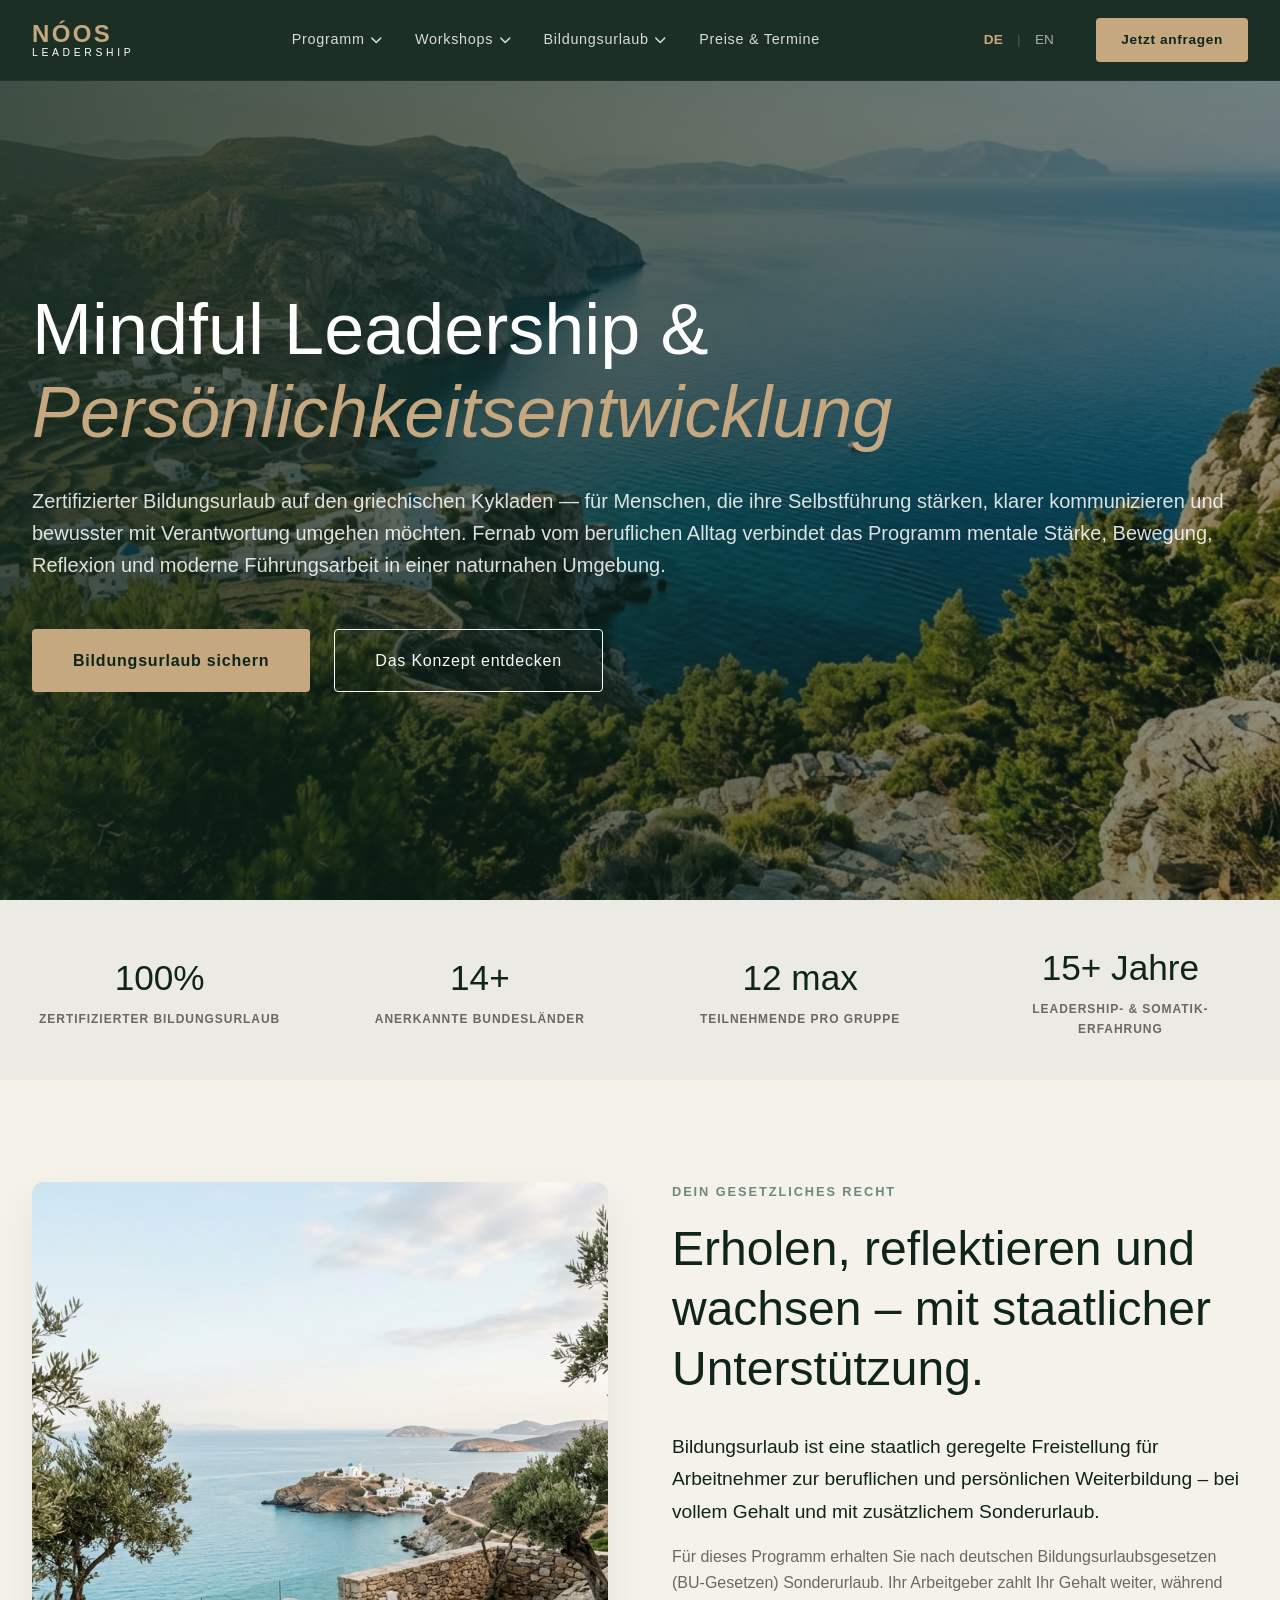
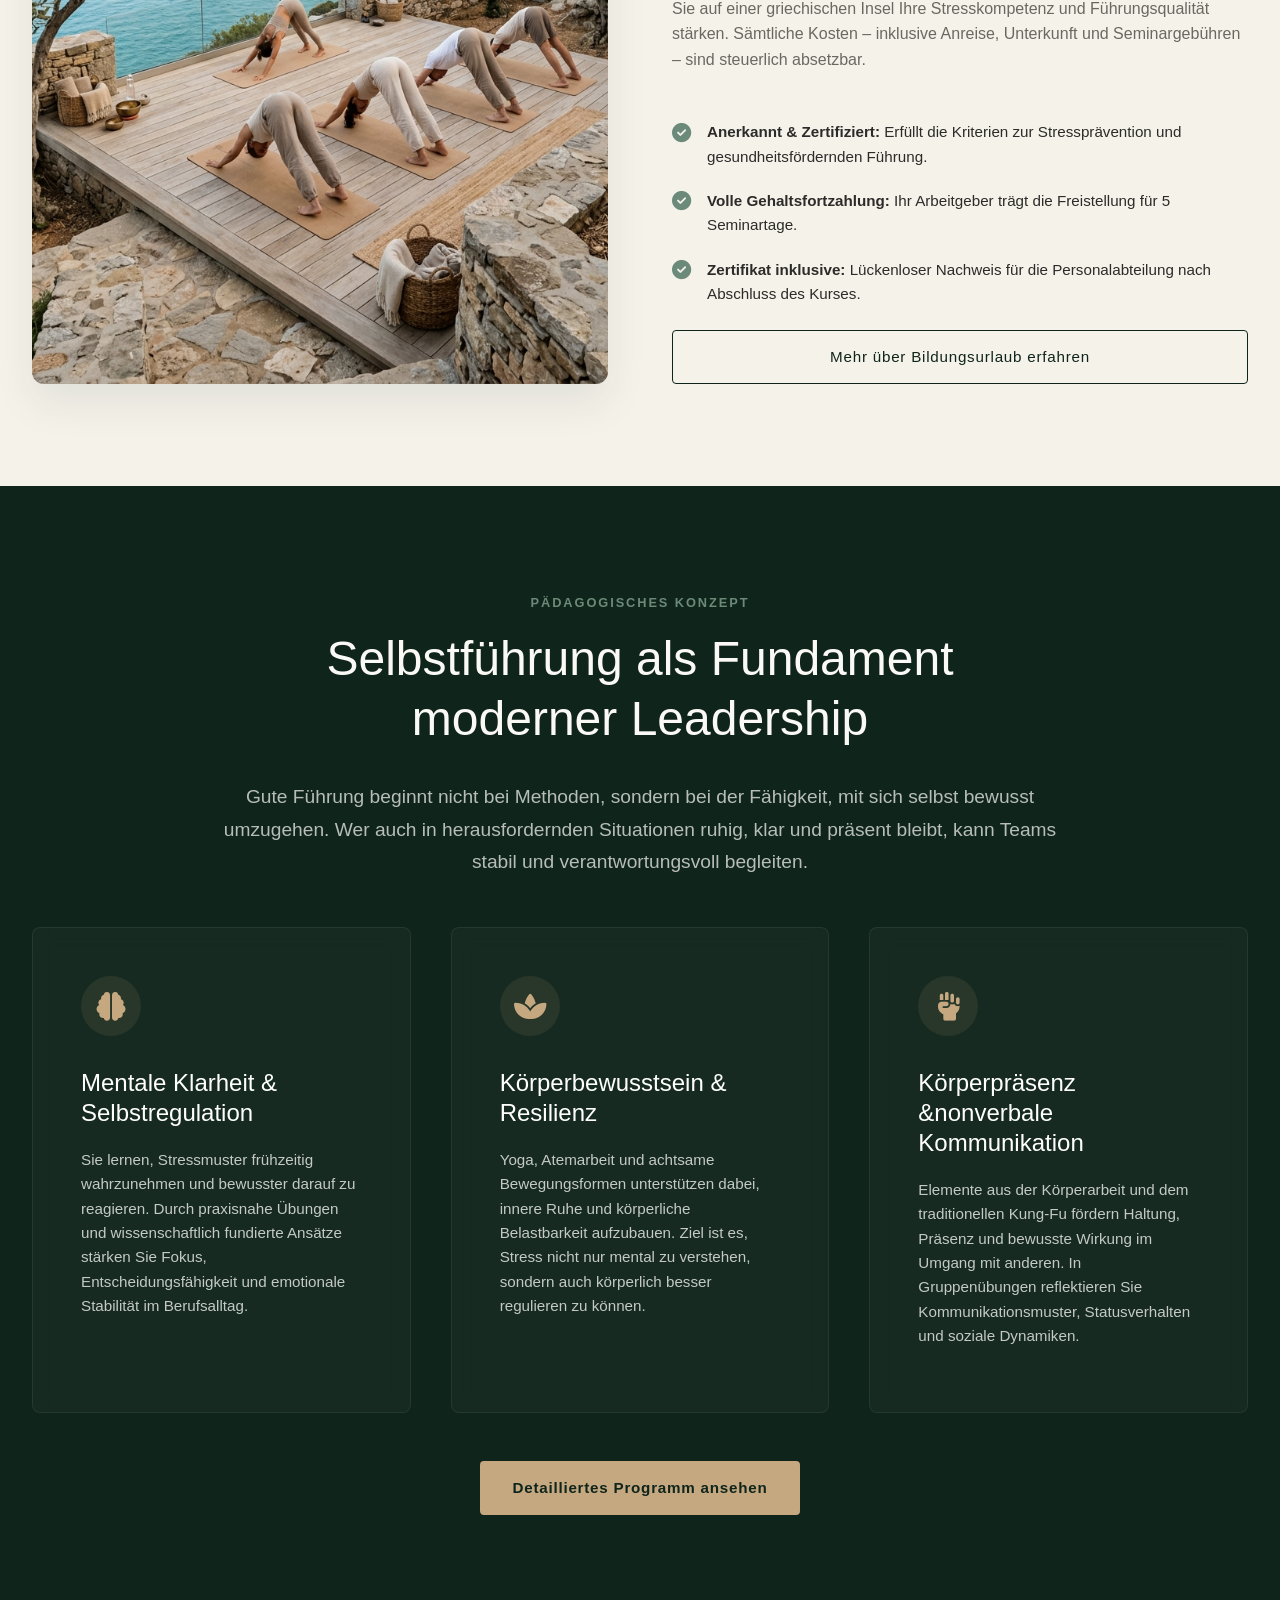
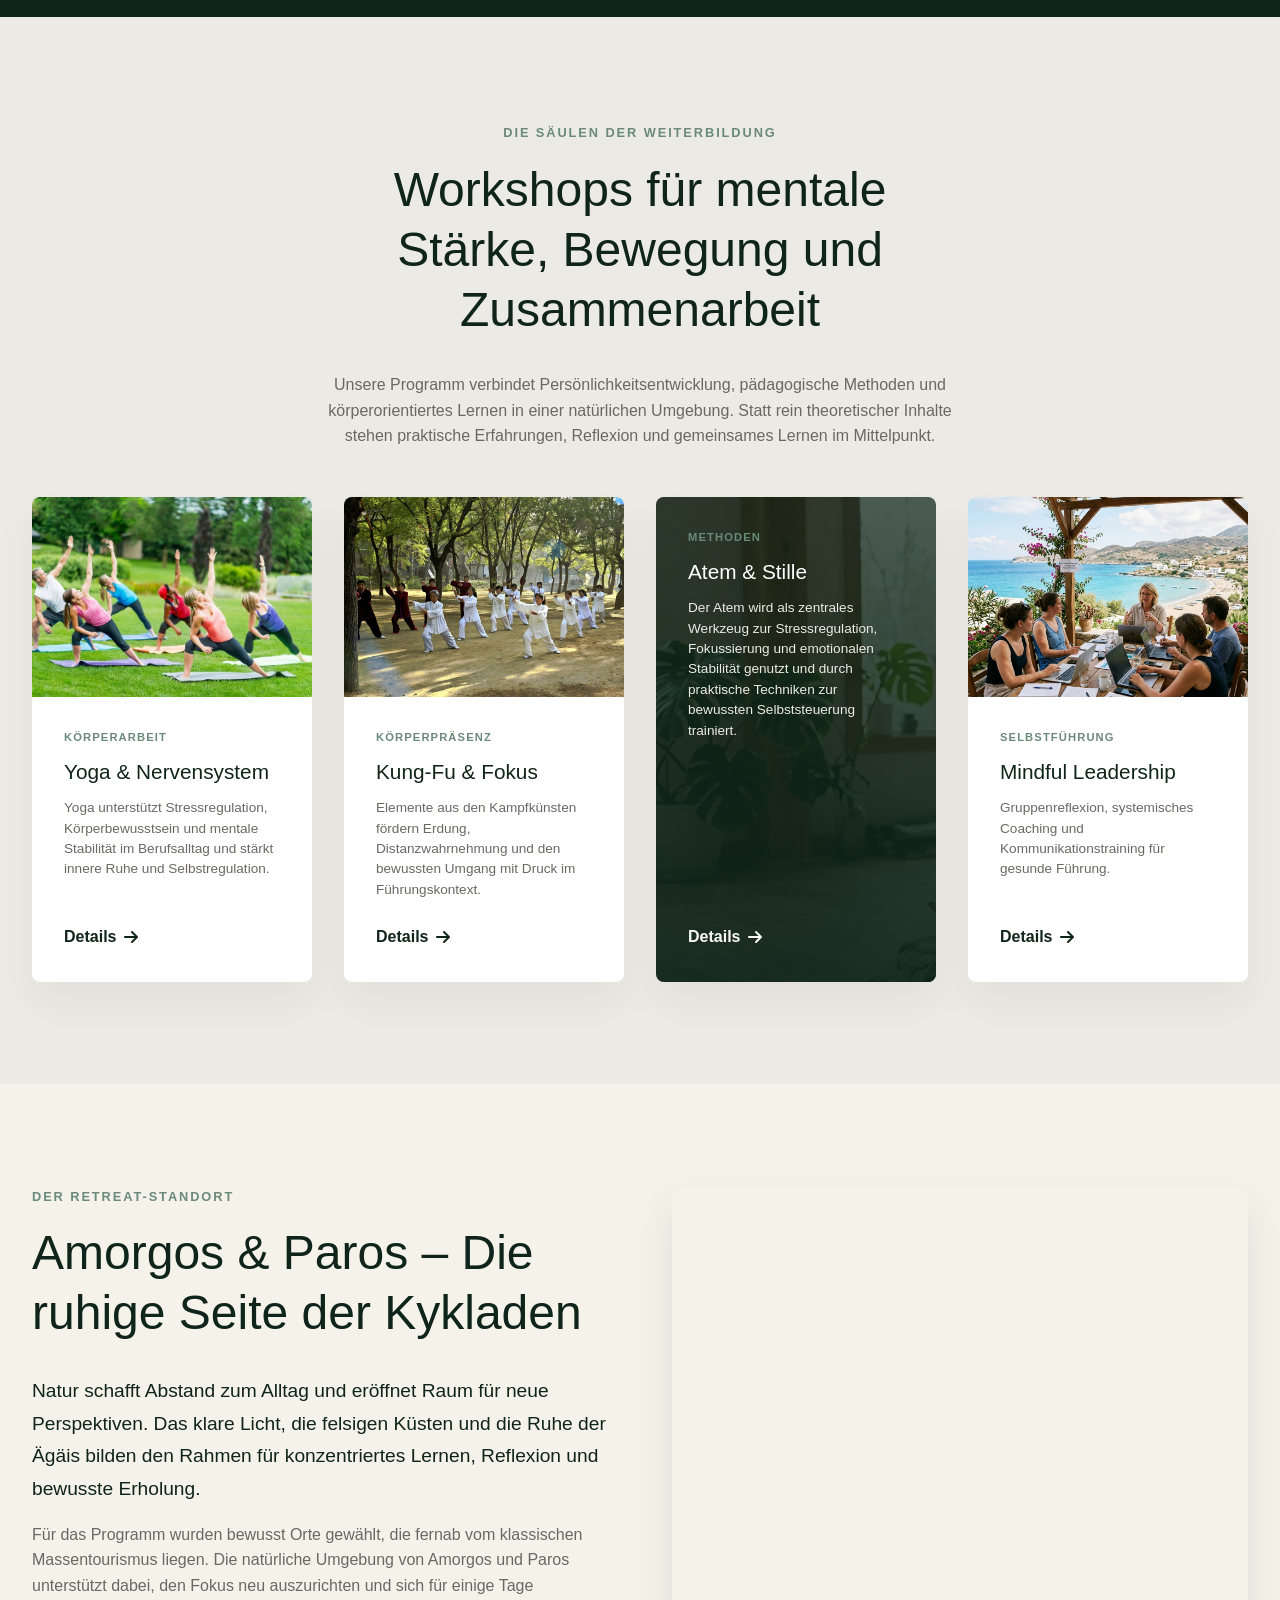
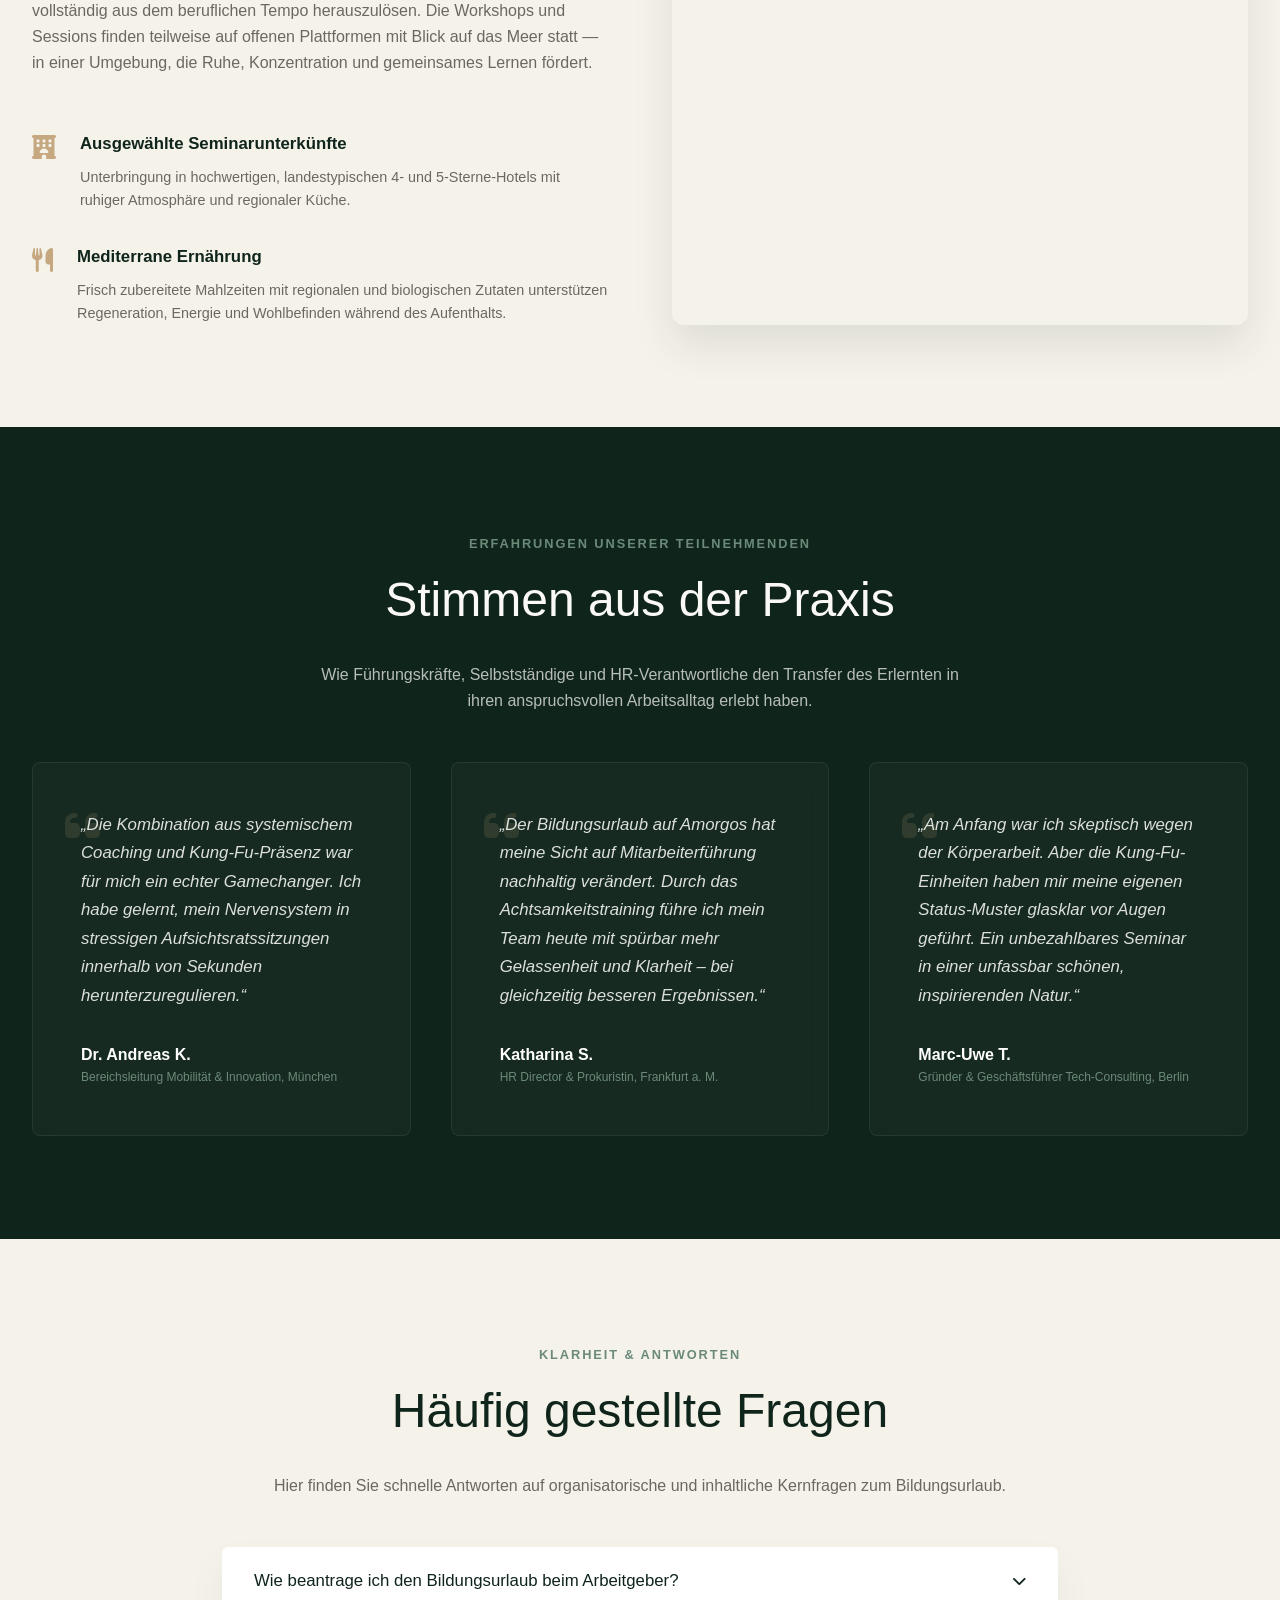
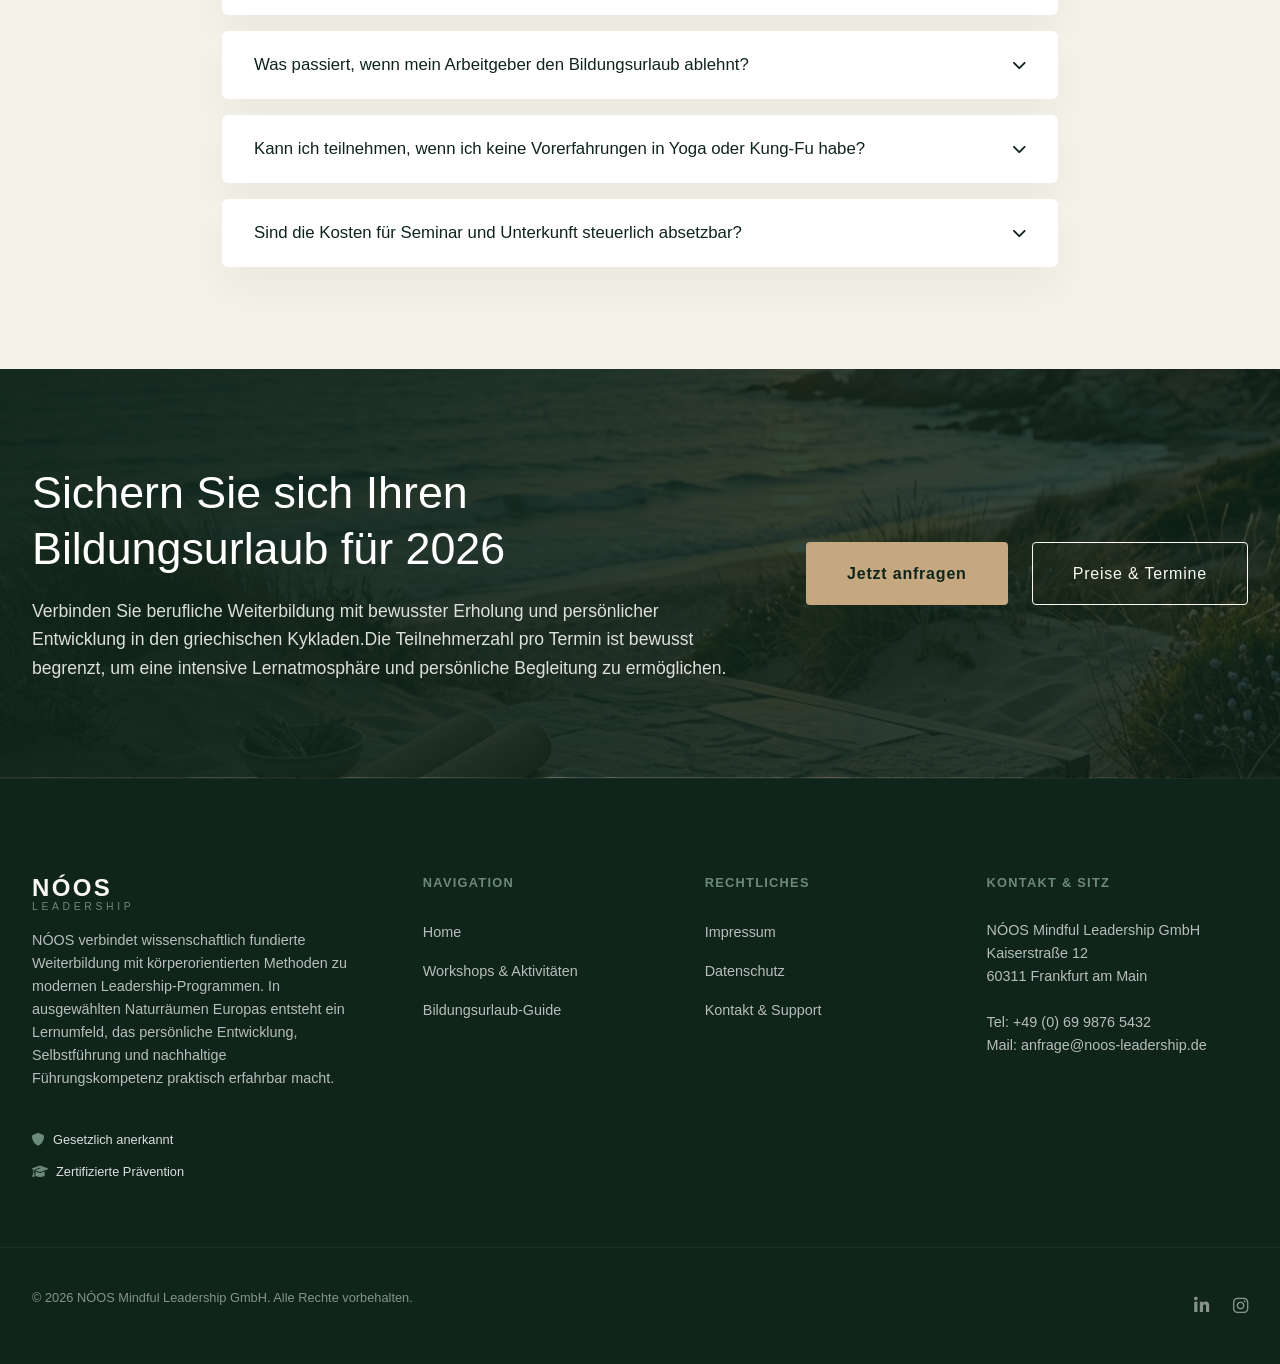
==== commit c529ae48: "Update layout: change Focus Themes background, optimize trust bar mobile grid, add mobile CTA button" ====
--- a/index.html
+++ b/index.html
@@ -66,13 +66,17 @@
                                 <div class="megamenu-column">
                                     <span class="menu-title">Fokus-Themen</span>
                                     <ul class="menu-sublist">
-                                        <li><a href="#workshops"><i class="fa-solid fa-brain"></i> Neuro-Leadership
+                                        <li><a href="#programm" data-target="fokus-neuro"><i
+                                                    class="fa-solid fa-brain"></i> Neuro-Leadership
                                                 &amp; Fokus</a></li>
-                                        <li><a href="#workshops"><i class="fa-solid fa-shield-heart"></i> Resilienz
+                                        <li><a href="#programm" data-target="fokus-resilienz"><i
+                                                    class="fa-solid fa-shield-heart"></i> Resilienz
                                                 &amp; Stressprävention</a></li>
-                                        <li><a href="#workshops"><i class="fa-solid fa-people-arrows"></i> Systemische
+                                        <li><a href="#programm" data-target="fokus-systemisch"><i
+                                                    class="fa-solid fa-people-arrows"></i> Systemische
                                                 Führung &amp; Status</a></li>
-                                        <li><a href="#workshops"><i class="fa-solid fa-spa"></i> Somatische
+                                        <li><a href="#programm" data-target="fokus-somatik"><i
+                                                    class="fa-solid fa-spa"></i> Somatische
                                                 Selbstregulation</a></li>
                                     </ul>
                                 </div>
@@ -165,9 +169,9 @@
                                         </li>
                                         <li><a href="#bildungsurlaub" data-target="bu-gesetz"><i
                                                     class="fa-solid fa-book-open"></i> Gesetzliche Grundlagen</a></li>
-                                        <li><a href="#bildungsurlaub" data-target="bu-steuer"><i
+                                        <li><a href="#bildungsurlaub" data-target="bu-details"><i
                                                     class="fa-solid fa-euro-sign"></i> Steuerliche Vorteile</a></li>
-                                        <li><a href="#bildungsurlaub" data-target="bu-zertifikat"><i
+                                        <li><a href="#bildungsurlaub" data-target="bu-details"><i
                                                     class="fa-solid fa-certificate"></i> Zertifikat &amp;
                                                 Arbeitgeber-Unterlagen</a></li>
                                     </ul>
@@ -178,7 +182,7 @@
                                         <li><a href="#bildungsurlaub" class="highlight-action"
                                                 data-target="bu-finder"><i class="fa-solid fa-location-crosshairs"></i>
                                                 Bundesland-Anerkennungs-Finder</a></li>
-                                        <li><a href="#bildungsurlaub" data-target="bu-faq"><i
+                                        <li><a href="#home" data-target="home-faq"><i
                                                     class="fa-solid fa-circle-question"></i> Häufig gestellte Fragen
                                                 (FAQ)</a></li>
                                     </ul>
@@ -213,6 +217,10 @@
                     <span class="lang-separator">|</span>
                     <a href="index-en.html" class="lang-btn" id="lang-en-mobile">EN</a>
                 </div>
+                <!-- Mobile CTA Button (visible only in mobile menu) -->
+                <div class="mobile-menu-cta">
+                    <a href="#kontakt" class="btn btn-primary btn-gold w-full" style="display: block; text-align: center; padding: 0.85rem 2rem;">Jetzt anfragen</a>
+                </div>
             </nav>
 
             <!-- Sticky CTA buttons -->
@@ -251,7 +259,7 @@
                         Fernab vom beruflichen Alltag verbindet das Programm mentale Stärke, Bewegung, Reflexion und
                         moderne Führungsarbeit in einer naturnahen Umgebung.</p>
                     <div class="hero-buttons scroll-reveal">
-                        <a href="#kontakt" class="btn btn-primary btn-large">Bildungsurlaub sichern</a>
+                        <a href="#kontakt" class="btn btn-primary btn-gold btn-large">Bildungsurlaub sichern</a>
                         <a href="#programm" class="btn btn-outline btn-white btn-large">Das Konzept entdecken</a>
                     </div>
                 </div>
@@ -909,6 +917,103 @@
                 </div>
             </div>
 
+            <!-- Wissenschaftliche Methoden -->
+            <div class="section-padding bg-cream" id="programm-methoden" style="scroll-margin-top: 80px;">
+                <div class="container grid-2">
+                    <div class="section-image scroll-reveal"
+                        style="background-image: url('assets/gehirn.png'); border-radius: 12px; min-height: 500px; background-size: cover; background-position: center; box-shadow: 0 20px 40px rgba(15,36,26,0.08);">
+                    </div>
+                    <div class="section-text flex-center-y scroll-reveal">
+                        <span class="section-tag font-outfit text-sage">WISSENSCHAFTLICHE BASIS</span>
+                        <h2 class="section-title">Wissenschaftliche Methoden</h2>
+                        <p class="text-muted">Das Programm basiert auf Erkenntnissen aus Psychologie, Neurobiologie und
+                            moderner Lernforschung. Ziel ist es, nachhaltige Veränderungen zu fördern und neue
+                            Fähigkeiten wirksam in den beruflichen Alltag zu übertragen.</p>
+
+                        <div class="retreat-features mt-4">
+                            <div class="ret-feat-item">
+                                <i class="fa-solid fa-brain text-sage" style="font-size: 1.5rem;"></i>
+                                <div>
+                                    <strong>Neurobiologie &amp; Stressregulation</strong>
+                                    <p>Verständnis der Funktion des Nervensystems
+                                        Sie lernen praxisnahe Methoden kennen, um Belastungen bewusster zu steuern und
+                                        Ihre mentale Widerstandskraft zu stärken.</p>
+                                </div>
+                            </div>
+                            <div class="ret-feat-item">
+                                <i class="fa-solid fa-person-rays text-sage" style="font-size: 1.5rem;"></i>
+                                <div>
+                                    <strong>Körper-Geist-Verbindung</strong>
+                                    <p>Aktuelle Forschung zeigt, dass Körper und Geist eng miteinander verbunden sind.
+                                        Durch körperorientierte Übungen werden Selbstwahrnehmung, emotionale Stabilität
+                                        und mentale Klarheit gezielt gefördert.</p>
+                                </div>
+                            </div>
+                            <div class="ret-feat-item">
+                                <i class="fa-solid fa-route text-sage" style="font-size: 1.5rem;"></i>
+                                <div>
+                                    <strong>Nachhaltiger Lerntransfer</strong>
+                                    <p>Neue Erkenntnisse entfalten ihren Wert erst dann, wenn sie im Alltag angewendet
+                                        werden. Deshalb setzt das Programm auf erfahrungsorientiertes Lernen und
+                                        konkrete Strategien für die langfristige Umsetzung im Berufsleben.</p>
+                                </div>
+                            </div>
+                        </div>
+                    </div>
+                </div>
+            </div>
+
+            <!-- Fokus-Themen Section -->
+            <div class="section-padding bg-sand" id="programm-fokus" style="scroll-margin-top: 80px;">
+                <div class="container text-center max-w-lg mb-5">
+                    <span class="section-tag font-outfit text-sage">INHALTLICHE SCHWERPUNKTE</span>
+                    <h2 class="section-title">Die Fokus-Themen</h2>
+                    <p class="text-muted">Unsere Seminare konzentrieren sich auf vier essenzielle Kernbereiche
+                        moderner und gesunder Führung.</p>
+                </div>
+
+                <div class="container grid-2 gap-lg">
+                    <div class="concept-card card-light scroll-reveal" id="fokus-neuro"
+                        style="scroll-margin-top: 100px;">
+                        <div class="concept-icon-wrap"><i class="fa-solid fa-brain concept-icon text-bronze"></i></div>
+                        <h3>Neuro-Leadership &amp; Fokus</h3>
+                        <p>Nutzen Sie Erkenntnisse aus der Neurowissenschaft, um Konzentration, mentale Klarheit und
+                            bewusste Entscheidungsfähigkeit im beruflichen Alltag zu stärken.
+
+                        </p>
+                    </div>
+
+                    <div class="concept-card card-light scroll-reveal" id="fokus-resilienz"
+                        style="scroll-margin-top: 100px;">
+                        <div class="concept-icon-wrap"><i class="fa-solid fa-shield-heart concept-icon text-bronze"></i>
+                        </div>
+                        <h3>Resilienz &amp; Stressprävention</h3>
+                        <p>Lernen Sie nachhaltige Strategien für den Umgang mit beruflichen Belastungen und stärken Sie
+                            Ihre Fähigkeit, auch in herausfordernden Situationen gesund, fokussiert und handlungsfähig
+                            zu bleiben.</p>
+                    </div>
+
+                    <div class="concept-card card-light scroll-reveal" id="fokus-systemisch"
+                        style="scroll-margin-top: 100px;">
+                        <div class="concept-icon-wrap"><i
+                                class="fa-solid fa-people-arrows concept-icon text-bronze"></i></div>
+                        <h3>Systemische Führung &amp; Status</h3>
+                        <p>Verstehen und gestalten Sie die sozialen Dynamiken in Ihrem Team. Durch die Analyse von
+                            Status-Verhalten lernen Sie, Konflikte konstruktiv zu lösen und psychologische Sicherheit zu
+                            etablieren.</p>
+                    </div>
+
+                    <div class="concept-card card-light scroll-reveal" id="fokus-somatik"
+                        style="scroll-margin-top: 100px;">
+                        <div class="concept-icon-wrap"><i class="fa-solid fa-spa concept-icon text-bronze"></i></div>
+                        <h3>Somatische Selbstregulation</h3>
+                        <p>Nutzen Sie die Verbindung von Körper und Geist zur unmittelbaren Stressregulation.
+                            Körperorientierte Methoden helfen Ihnen, auch in kritischen Momenten Ruhe und Präsenz zu
+                            bewahren.</p>
+                    </div>
+                </div>
+            </div>
+
         </section>
 
 
@@ -1040,6 +1145,109 @@
                                     Herzratenvariabilität (HRV)</span>
                                 <span><i class="fa-solid fa-circle-check text-sage"></i> Kognitiver Reset bei
                                     Müdigkeit</span>
+                            </div>
+                        </div>
+                    </div>
+
+                    <!-- Workshop Module 5: Mindful Hiking -->
+                    <div class="workshop-detail-row" id="ws-wanderung" style="scroll-margin-top: 80px;">
+                        <div class="ws-row-img" style="background-image: url('assets/mindful_hiking_nature.png');">
+                        </div>
+                        <div class="ws-row-text">
+                            <span class="ws-row-tag">MODUL 5: NATUR-IMMERSION</span>
+                            <h3>Achtsames Wandern in Stille</h3>
+                            <p class="lead">Die Verbindung von Bewegung, Natur und Stille als kraftvolles Werkzeug zur
+                                mentalen Klärung und Entschleunigung.</p>
+                            <p>Durch bewusstes, achtsames Wandern in der Ruhe der Natur lernen die Teilnehmenden, das
+                                ständige kognitive Rauschen des Alltags hinter sich zu lassen. Die körperliche Bewegung
+                                im Einklang mit der Natur unterstützt den mentalen Reset und fördert eine tiefe innere
+                                Ausgeglichenheit.
+
+                                Fernab von ständiger Erreichbarkeit und Informationsüberflutung eröffnet das Wandern in
+                                Stille einen Raum für tiefgreifende Selbstreflexion und die Wiederherstellung kognitiver
+                                Ressourcen.</p>
+                            <div class="ws-benefits">
+                                <span><i class="fa-solid fa-circle-check text-sage"></i> Kognitive Erholung</span>
+                                <span><i class="fa-solid fa-circle-check text-sage"></i> Naturverbundenheit &amp;
+                                    Erdung</span>
+                                <span><i class="fa-solid fa-circle-check text-sage"></i> Physische &amp; mentale
+                                    Entspannung</span>
+                            </div>
+                        </div>
+                    </div>
+
+                    <!-- Workshop Module 6: Communication -->
+                    <div class="workshop-detail-row ws-reverse" id="ws-kommunikation" style="scroll-margin-top: 80px;">
+                        <div class="ws-row-img" style="background-image: url('assets/dialog_communication.png');"></div>
+                        <div class="ws-row-text">
+                            <span class="ws-row-tag">MODUL 6: KOMMUNIKATION</span>
+                            <h3>Dialog &amp; Kommunikation</h3>
+                            <p class="lead">Kommunikation als zentraler Schlüssel für erfolgreiche Führung, Teamdynamik
+                                und psychologische Sicherheit am Arbeitsplatz.</p>
+                            <p>Dieses Modul widmet sich den Prinzipien der gewaltfreien und wertschätzenden
+                                Kommunikation. Die Teilnehmenden trainieren aktives Zuhören, das Erkennen eigener und
+                                fremder Kommunikationsmuster sowie Techniken zur konstruktiven Konfliktlösung.
+
+                                Im professionellen Kontext ermöglicht eine bewusste Gesprächsführung den Abbau von
+                                Spannungen, die Förderung von Vertrauen und eine klarere, zielgerichtete Zusammenarbeit
+                                ohne persönliche Verletzungen.</p>
+                            <div class="ws-benefits">
+                                <span><i class="fa-solid fa-circle-check text-sage"></i> Konstruktive
+                                    Konfliktlösung</span>
+                                <span><i class="fa-solid fa-circle-check text-sage"></i> Aktives &amp; empathisches
+                                    Zuhören</span>
+                                <span><i class="fa-solid fa-circle-check text-sage"></i> Aufbau von Vertrauen</span>
+                            </div>
+                        </div>
+                    </div>
+
+                    <!-- Workshop Module 7: Status Training -->
+                    <div class="workshop-detail-row" id="ws-status" style="scroll-margin-top: 80px;">
+                        <div class="ws-row-img" style="background-image: url('assets/status_training.png');"></div>
+                        <div class="ws-row-text">
+                            <span class="ws-row-tag">MODUL 7: PRÄSENZ &amp; WIRKUNG</span>
+                            <h3>Hochstatus- &amp; Tiefstatus-Training</h3>
+                            <p class="lead">Bewusster Umgang mit Statusdynamiken für eine souveräne und flexible
+                                Führungspräsenz in jeder Situation.</p>
+                            <p>Führungskräfte interagieren täglich in unterschiedlichen Statusgefügen. In diesem
+                                Training lernen die Teilnehmenden, das nonverbale und verbale Zusammenspiel von Hoch-
+                                und Tiefstatus zu verstehen und gezielt einzusetzen.
+
+                                Das Erkennen von Statusspielen und die Fähigkeit, den eigenen Status situationsgerecht
+                                anzupassen, fördern eine authentische Präsenz, erhöhen die Durchsetzungskraft und
+                                erleichtern gleichzeitig ein kooperatives Miteinander auf Augenhöhe.</p>
+                            <div class="ws-benefits">
+                                <span><i class="fa-solid fa-circle-check text-sage"></i> Souveräne
+                                    Führungspräsenz</span>
+                                <span><i class="fa-solid fa-circle-check text-sage"></i> Erkennen von
+                                    Statusdynamiken</span>
+                                <span><i class="fa-solid fa-circle-check text-sage"></i> Flexibilität in der
+                                    Interaktion</span>
+                            </div>
+                        </div>
+                    </div>
+
+                    <!-- Workshop Module 8: Stress Prevention -->
+                    <div class="workshop-detail-row ws-reverse" id="ws-gesundheit" style="scroll-margin-top: 80px;">
+                        <div class="ws-row-img" style="background-image: url('assets/stress_prevention.png');"></div>
+                        <div class="ws-row-text">
+                            <span class="ws-row-tag">MODUL 8: GESUNDHEIT &amp; RESILIENZ</span>
+                            <h3>Präventionskurs Stressbewältigung</h3>
+                            <p class="lead">Ein fundiertes Training zur Entwicklung langfristiger Stresskompetenz und
+                                zum Schutz vor Erschöpfung im Berufsalltag.</p>
+                            <p>Der Präventionskurs vermittelt evidenzbasierte Strategien zur Identifikation von
+                                Stressauslösern (Stressoren) und persönlichen Verstärkern. Die Teilnehmenden erarbeiten
+                                individuelle Bewältigungsstrategien (Coping) und Techniken zur aktiven Entspannung.
+
+                                Im Fokus steht der Transfer des Gelernten in den Arbeitsalltag, um eine gesunde Balance
+                                zwischen Leistungsfähigkeit und Regeneration zu etablieren und damit Überlastung und
+                                Burnout präventiv entgegenzuwirken.</p>
+                            <div class="ws-benefits">
+                                <span><i class="fa-solid fa-circle-check text-sage"></i> Aufbau von Resilienz</span>
+                                <span><i class="fa-solid fa-circle-check text-sage"></i> Identifikation von
+                                    Stressoren</span>
+                                <span><i class="fa-solid fa-circle-check text-sage"></i> Nachhaltige
+                                    Selbstfürsorge</span>
                             </div>
                         </div>
                     </div>
@@ -1199,6 +1407,75 @@
                 </div>
             </div>
 
+            <!-- Gesetzliche Grundlagen -->
+            <div class="section-padding bg-cream" id="bu-gesetz" style="scroll-margin-top: 80px;">
+                <div class="container max-w-lg">
+                    <div class="text-center mb-5">
+                        <span class="section-tag font-outfit text-sage">RECHTLICHE BASIS</span>
+                        <h2 class="section-title">Gesetzliche Grundlagen</h2>
+                        <p class="text-muted">Der Bildungsurlaub ist in den meisten deutschen Bundesländern gesetzlich
+                            geregelt und ermöglicht Arbeitnehmerinnen und Arbeitnehmern die Teilnahme an anerkannten
+                            Weiterbildungsmaßnahmen während der Arbeitszeit. Die genauen Voraussetzungen und Ansprüche
+                            können je nach Bundesland variieren.</p>
+                    </div>
+
+                    <div style="display: flex; flex-direction: column; gap: 1.5rem;">
+                        <!-- Item 1 -->
+                        <div class="scroll-reveal"
+                            style="display: flex; gap: 1.5rem; background: #fff; padding: 2rem; border-radius: 12px; box-shadow: 0 10px 30px rgba(15,36,26,0.05); align-items: flex-start;">
+                            <div
+                                style="background: rgba(144, 169, 143, 0.15); color: #90A98F; width: 60px; height: 60px; min-width: 60px; border-radius: 12px; display: flex; align-items: center; justify-content: center; font-size: 1.5rem;">
+                                <i class="fa-solid fa-scale-balanced"></i>
+                            </div>
+                            <div>
+                                <h3 style="font-size: 1.3rem; margin-bottom: 0.5rem; color: #0F241A;">Rechtsanspruch
+                                    &amp; Dauer</h3>
+                                <p class="text-muted m-0" style="line-height: 1.6;">Arbeitnehmerinnen und Arbeitnehmer
+                                    haben in der Regel Anspruch auf <strong>5 Tage Bildungsurlaub pro Jahr</strong>,
+                                    vorausgesetzt, das Arbeitsverhältnis besteht seit mindestens 6 Monaten. Der Anspruch
+                                    kann nicht in das nächste Jahr übertragen werden, außer in besonderen Fällen der
+                                    Kumulation (z. B. 10 Tage innerhalb von zwei Jahren).</p>
+                            </div>
+                        </div>
+
+                        <!-- Item 2 -->
+                        <div class="scroll-reveal"
+                            style="display: flex; gap: 1.5rem; background: #fff; padding: 2rem; border-radius: 12px; box-shadow: 0 10px 30px rgba(15,36,26,0.05); align-items: flex-start;">
+                            <div
+                                style="background: rgba(144, 169, 143, 0.15); color: #90A98F; width: 60px; height: 60px; min-width: 60px; border-radius: 12px; display: flex; align-items: center; justify-content: center; font-size: 1.5rem;">
+                                <i class="fa-solid fa-file-contract"></i>
+                            </div>
+                            <div>
+                                <h3 style="font-size: 1.3rem; margin-bottom: 0.5rem; color: #0F241A;">
+                                    Anerkennungsverfahren</h3>
+                                <p class="text-muted m-0" style="line-height: 1.6;">Damit ein Seminar als Bildungsurlaub
+                                    anerkannt werden kann, muss es die gesetzlichen Anforderungen der jeweiligen
+                                    Bundesländer erfüllen. Unsere Programme sind als berufliche Weiterbildungsmaßnahmen
+                                    anerkannt und entsprechen den geltenden Vorgaben der zuständigen Behörden.</p>
+                            </div>
+                        </div>
+
+                        <!-- Item 3 -->
+                        <div class="scroll-reveal"
+                            style="display: flex; gap: 1.5rem; background: #fff; padding: 2rem; border-radius: 12px; box-shadow: 0 10px 30px rgba(15,36,26,0.05); align-items: flex-start;">
+                            <div
+                                style="background: rgba(144, 169, 143, 0.15); color: #90A98F; width: 60px; height: 60px; min-width: 60px; border-radius: 12px; display: flex; align-items: center; justify-content: center; font-size: 1.5rem;">
+                                <i class="fa-solid fa-clock-rotate-left"></i>
+                            </div>
+                            <div>
+                                <h3 style="font-size: 1.3rem; margin-bottom: 0.5rem; color: #0F241A;">Fristen &amp;
+                                    Beantragung</h3>
+                                <p class="text-muted m-0" style="line-height: 1.6;">Die Beantragung muss beim
+                                    Arbeitgeber üblicherweise spätestens <strong>4 bis 8 Wochen vor
+                                        Seminarbeginn</strong> in schriftlicher Form erfolgen. Eine Ablehnung durch den
+                                    Arbeitgeber ist rechtlich nur unter Angabe zwingender betrieblicher Gründe möglich.
+                                </p>
+                            </div>
+                        </div>
+                    </div>
+                </div>
+            </div>
+
         </section>
 
 
@@ -1247,12 +1524,8 @@
                             </p>
                         </div>
                         <ul class="price-inclusions">
-                            <li><i class="fa-solid fa-check text-sage"></i> 5-tägiges Premium-Seminarprogramm (35 Std.)
+                            <li><i class="fa-solid fa-check text-sage"></i> 5-tägiges Seminarprogramm (35 Std.)
                             </li>
-                            <li><i class="fa-solid fa-check text-sage"></i> Unterbringung im geteilten Doppelzimmer
-                                (4★-Sterne Resort)</li>
-                            <li><i class="fa-solid fa-check text-sage"></i> Vollwertiges biologisches Frühstück &amp;
-                                Lunchbuffet</li>
                             <li><i class="fa-solid fa-check text-sage"></i> Tägliche Yoga- &amp; Kung-Fu-Einheiten</li>
                             <li><i class="fa-solid fa-check text-sage"></i> Alle Anmelde- &amp; Anerkennungsdokumente
                             </li>
@@ -1278,14 +1551,8 @@
                             </p>
                         </div>
                         <ul class="price-inclusions">
-                            <li><i class="fa-solid fa-check text-sage"></i> 5-tägiges Premium-Seminarprogramm (35 Std.)
+                            <li><i class="fa-solid fa-check text-sage"></i> 10-tägiges Seminarprogramm (35 Std.)
                             </li>
-                            <li><i class="fa-solid fa-check text-sage"></i> <strong>Einzelzimmer zur
-                                    Einzelnutzung</strong> (4★-Sterne Resort)</li>
-                            <li><i class="fa-solid fa-check text-sage"></i> <strong>Eigener Balkon mit direktem
-                                    Meerblick</strong></li>
-                            <li><i class="fa-solid fa-check text-sage"></i> Vollwertiges biologisches Frühstück &amp;
-                                Lunchbuffet</li>
                             <li><i class="fa-solid fa-check text-sage"></i> Tägliche Yoga- &amp; Kung-Fu-Einheiten</li>
                             <li><i class="fa-solid fa-check text-sage"></i> <strong>1x Individuelle Executive
                                     Coaching-Session (60 Min)</strong></li>
@@ -1310,14 +1577,8 @@
                             <p class="price-desc">Für anspruchsvolle Führungskräfte, die exklusiven Raum suchen.</p>
                         </div>
                         <ul class="price-inclusions">
-                            <li><i class="fa-solid fa-check text-sage"></i> 5-tägiges Premium-Seminarprogramm (35 Std.)
+                            <li><i class="fa-solid fa-check text-sage"></i> 15-tägiges Seminarprogramm (35 Std.)
                             </li>
-                            <li><i class="fa-solid fa-check text-sage"></i> <strong>Unterbringung in einer luxuriösen
-                                    Executive Suite</strong></li>
-                            <li><i class="fa-solid fa-check text-sage"></i> Private Terrasse mit Jacuzzi &amp;
-                                Panoramablick aufs Meer</li>
-                            <li><i class="fa-solid fa-check text-sage"></i> Vollwertiges biologisches Frühstück &amp;
-                                Lunchbuffet</li>
                             <li><i class="fa-solid fa-check text-sage"></i> Tägliche Yoga- &amp; Kung-Fu-Einheiten</li>
                             <li><i class="fa-solid fa-check text-sage"></i> <strong>2x Private Executive
                                     Coaching-Sessions (je 60 Min)</strong></li>
@@ -1351,17 +1612,6 @@
 
                         <div class="inc-card scroll-reveal">
                             <div class="inc-icon-wrap">
-                                <i class="fa-solid fa-bus"></i>
-                            </div>
-                            <div class="inc-card-content">
-                                <strong>Insel-Transfers inklusive</strong>
-                                <p>Wir organisieren einen komfortablen Transfer vom Fährhafen direkt zum
-                                    4★-Seminarresort sowie am Abreisetag wieder zurück.</p>
-                            </div>
-                        </div>
-
-                        <div class="inc-card scroll-reveal">
-                            <div class="inc-icon-wrap">
                                 <i class="fa-solid fa-sheet-plastic"></i>
                             </div>
                             <div class="inc-card-content">
@@ -1370,16 +1620,53 @@
                                     Notizen und zur nachhaltigen Integration der Inhalte in Ihren Berufsalltag.</p>
                             </div>
                         </div>
-
-                        <div class="inc-card scroll-reveal">
-                            <div class="inc-icon-wrap">
-                                <i class="fa-solid fa-mug-hot"></i>
-                            </div>
-                            <div class="inc-card-content">
-                                <strong>Ganztägige Vital-Verpflegung</strong>
-                                <p>Während des gesamten Seminartages stehen Ihnen ausgewählte Getränke und Snacks zur
-                                    Verfügung – darunter lokales Quellwasser, frische Bio-Säfte, griechischer Bergtee,
-                                    Nüsse und saisonales Obst.</p>
+                    </div>
+
+                    <!-- Exclusions Container -->
+                    <div style="margin-top: 5rem; border-top: 1px solid rgba(15, 36, 26, 0.08); padding-top: 4rem;">
+                        <span class="section-tag font-outfit text-sage">ZUSATZKOSTEN & EIGENORGANISATION</span>
+                        <h3 class="section-title mb-4">In allen Paketen nicht enthaltene Optionen</h3>
+                        <div class="exclusions-grid">
+                            <div class="ex-card scroll-reveal">
+                                <div class="ex-icon-wrap">
+                                    <i class="fa-solid fa-plane"></i>
+                                </div>
+                                <div class="ex-card-content">
+                                    <strong>Flug</strong>
+                                    <p>Die An- und Abreise per Flugzeug erfolgt in Eigenregie und ist nicht im Preis
+                                        inbegriffen.</p>
+                                </div>
+                            </div>
+                            <div class="ex-card scroll-reveal">
+                                <div class="ex-icon-wrap">
+                                    <i class="fa-solid fa-ship"></i>
+                                </div>
+                                <div class="ex-card-content">
+                                    <strong>Fähre</strong>
+                                    <p>
+                                        Die Buchung der Fähre überlassen wir den Teilnehmern und ist nicht im
+                                        Seminarpreis enthalten.</p>
+                                </div>
+                            </div>
+                            <div class="ex-card scroll-reveal">
+                                <div class="ex-icon-wrap">
+                                    <i class="fa-solid fa-hotel"></i>
+                                </div>
+                                <div class="ex-card-content">
+                                    <strong>Übernachtungskosten</strong>
+                                    <p>Die Kosten für die Unterkunft im 4★-Resort werden separat direkt vor Ort
+                                        beglichen.</p>
+                                </div>
+                            </div>
+                            <div class="ex-card scroll-reveal">
+                                <div class="ex-icon-wrap">
+                                    <i class="fa-solid fa-utensils"></i>
+                                </div>
+                                <div class="ex-card-content">
+                                    <strong>Essen & Getränke</strong>
+                                    <p>Verpflegung, Abendessen und zusätzliche Getränke sind nicht im Seminarpreis
+                                        enthalten.</p>
+                                </div>
                             </div>
                         </div>
                     </div>
@@ -1396,7 +1683,7 @@
                 style="background-image: linear-gradient(to bottom, rgba(15, 36, 26, 0.85), rgba(15, 36, 26, 0.95)), url('assets/38e9c080-fd0c-4e65-be23-9e2ffa493d14.png');">
                 <div class="container text-center">
                     <span class="badge text-sage">PERSÖNLICHER DIALOG</span>
-                    <h1>Bildungsurlaub anfragen</h1>
+                    <h1>Bildungsurlaub buchen</h1>
                     <p class="max-w-md">Lassen Sie uns gemeinsam den Weg zu Ihrem Bildungsurlaub ebnen. Unser Team berät
                         Sie kompetent bei allen rechtlichen und organisatorischen Fragen.</p>
                 </div>
@@ -1461,7 +1748,7 @@
                     <!-- Step-by-Step Inquiry Wizard -->
                     <div class="contact-wizard-container">
                         <div class="wizard-header">
-                            <h3>Bildungsurlaub-Anfrage</h3>
+                            <h3>Bildungsurlaub-buchen</h3>
                             <div class="wizard-progress-bar">
                                 <div class="progress-step active" id="prog-1"><span>1</span><label>Retreat</label></div>
                                 <div class="progress-step" id="prog-2"><span>2</span><label>Daten</label></div>
--- a/css/style.css
+++ b/css/style.css
@@ -994,10 +994,36 @@
 
 @media (max-width: 768px) {
     .trust-grid {
+        display: grid;
+        grid-template-columns: repeat(2, 1fr);
+        gap: 1.5rem;
         justify-content: center;
     }
     .trust-divider {
         display: none;
+    }
+    .trust-item {
+        min-width: 0;
+        text-align: center;
+    }
+    .trust-number {
+        font-size: 1.6rem;
+    }
+    .trust-label {
+        font-size: 0.65rem;
+        line-height: 1.3;
+    }
+}
+
+@media (max-width: 480px) {
+    .trust-grid {
+        gap: 1rem;
+    }
+    .trust-number {
+        font-size: 1.4rem;
+    }
+    .trust-label {
+        font-size: 0.6rem;
     }
 }
 
@@ -1053,10 +1079,30 @@
     backdrop-filter: blur(10px);
 }
 
+.card-light {
+    background: var(--color-white);
+    border: 1px solid rgba(15, 36, 26, 0.06);
+    box-shadow: var(--shadow-premium);
+}
+
+.card-light h3 {
+    color: var(--color-dark-green) !important;
+}
+
+.card-light p {
+    color: var(--color-text-muted) !important;
+}
+
 .concept-card:hover {
     transform: translateY(-8px);
     background: rgba(255, 255, 255, 0.06);
     border-color: rgba(255, 255, 255, 0.15);
+    box-shadow: var(--shadow-hover);
+}
+
+.concept-card.card-light:hover {
+    background: var(--color-white);
+    border-color: var(--color-sage);
     box-shadow: var(--shadow-hover);
 }
 
@@ -1986,19 +2032,21 @@
 
 .inclusions-grid {
     display: grid;
-    grid-template-columns: repeat(4, 1fr);
-    gap: 2rem;
-    text-align: left;
+    grid-template-columns: repeat(2, 1fr);
+    gap: 2.5rem;
+    max-width: 900px;
+    margin: 3rem auto 0;
+    text-align: center;
 }
 
 .inc-card {
     background: var(--color-white);
     border-radius: 8px;
-    padding: 2.5rem 2rem;
+    padding: 3rem 2.5rem;
     box-shadow: var(--shadow-premium);
     display: flex;
     flex-direction: column;
-    align-items: flex-start;
+    align-items: center;
     transition: var(--transition-smooth);
     border: 1px solid rgba(15, 36, 26, 0.04);
 }
@@ -2010,16 +2058,16 @@
 }
 
 .inc-icon-wrap {
-    width: 3.5rem;
-    height: 3.5rem;
+    width: 4.5rem;
+    height: 4.5rem;
     border-radius: 50%;
     background-color: var(--color-sage-light);
     color: var(--color-sage);
     display: flex;
     align-items: center;
     justify-content: center;
-    font-size: 1.4rem;
-    margin-bottom: 1.5rem;
+    font-size: 1.8rem;
+    margin-bottom: 2rem;
     transition: var(--transition-smooth);
 }
 
@@ -2030,26 +2078,97 @@
 
 .inc-card-content strong {
     display: block;
-    font-size: 1.1rem;
+    font-size: 1.3rem;
     color: var(--color-dark-green);
-    margin-bottom: 0.75rem;
+    margin-bottom: 1rem;
     font-weight: 600;
 }
 
 .inc-card-content p {
-    font-size: 0.9rem;
+    font-size: 1rem;
     color: var(--color-text-muted);
-    line-height: 1.6;
+    line-height: 1.7;
+    margin: 0;
+}
+
+/* Exclusions Grid (Nicht enthaltene Leistungen) */
+.exclusions-grid {
+    display: grid;
+    grid-template-columns: repeat(4, 1fr);
+    gap: 2rem;
+    text-align: left;
+    margin-top: 3rem;
+}
+
+.ex-card {
+    background: var(--color-white);
+    border-radius: 8px;
+    padding: 2rem 1.5rem;
+    box-shadow: var(--shadow-premium);
+    display: flex;
+    flex-direction: column;
+    align-items: flex-start;
+    transition: var(--transition-smooth);
+    border: 1px solid rgba(15, 36, 26, 0.04);
+}
+
+.ex-card:hover {
+    transform: translateY(-5px);
+    box-shadow: var(--shadow-hover);
+    border-color: rgba(212, 122, 106, 0.4);
+}
+
+.ex-icon-wrap {
+    width: 3rem;
+    height: 3rem;
+    border-radius: 50%;
+    background-color: #FDF3F1;
+    color: #D47A6A;
+    display: flex;
+    align-items: center;
+    justify-content: center;
+    font-size: 1.25rem;
+    margin-bottom: 1.25rem;
+    transition: var(--transition-smooth);
+}
+
+.ex-card:hover .ex-icon-wrap {
+    background-color: #D47A6A;
+    color: var(--color-white);
+}
+
+.ex-card-content strong {
+    display: block;
+    font-size: 1.05rem;
+    color: var(--color-dark-green);
+    margin-bottom: 0.5rem;
+    font-weight: 600;
+}
+
+.ex-card-content p {
+    font-size: 0.85rem;
+    color: var(--color-text-muted);
+    line-height: 1.5;
+    margin: 0;
 }
 
 @media (max-width: 1024px) {
     .inclusions-grid {
         grid-template-columns: repeat(2, 1fr);
     }
+    .exclusions-grid {
+        grid-template-columns: repeat(2, 1fr);
+    }
+}
+
+@media (max-width: 768px) {
+    .inclusions-grid {
+        grid-template-columns: 1fr;
+    }
 }
 
 @media (max-width: 600px) {
-    .inclusions-grid {
+    .exclusions-grid {
         grid-template-columns: 1fr;
     }
 }
@@ -2537,6 +2656,18 @@
     }
 }
 
+.main-navigation .mobile-menu-cta {
+    display: none;
+}
+
+@media (max-width: 1024px) {
+    .main-navigation .mobile-menu-cta {
+        display: block;
+        margin-top: 1.5rem;
+        width: 100%;
+    }
+}
+
 /* ==========================================================================
    10. SEMINAR GALLERY STYLES
    ========================================================================== */
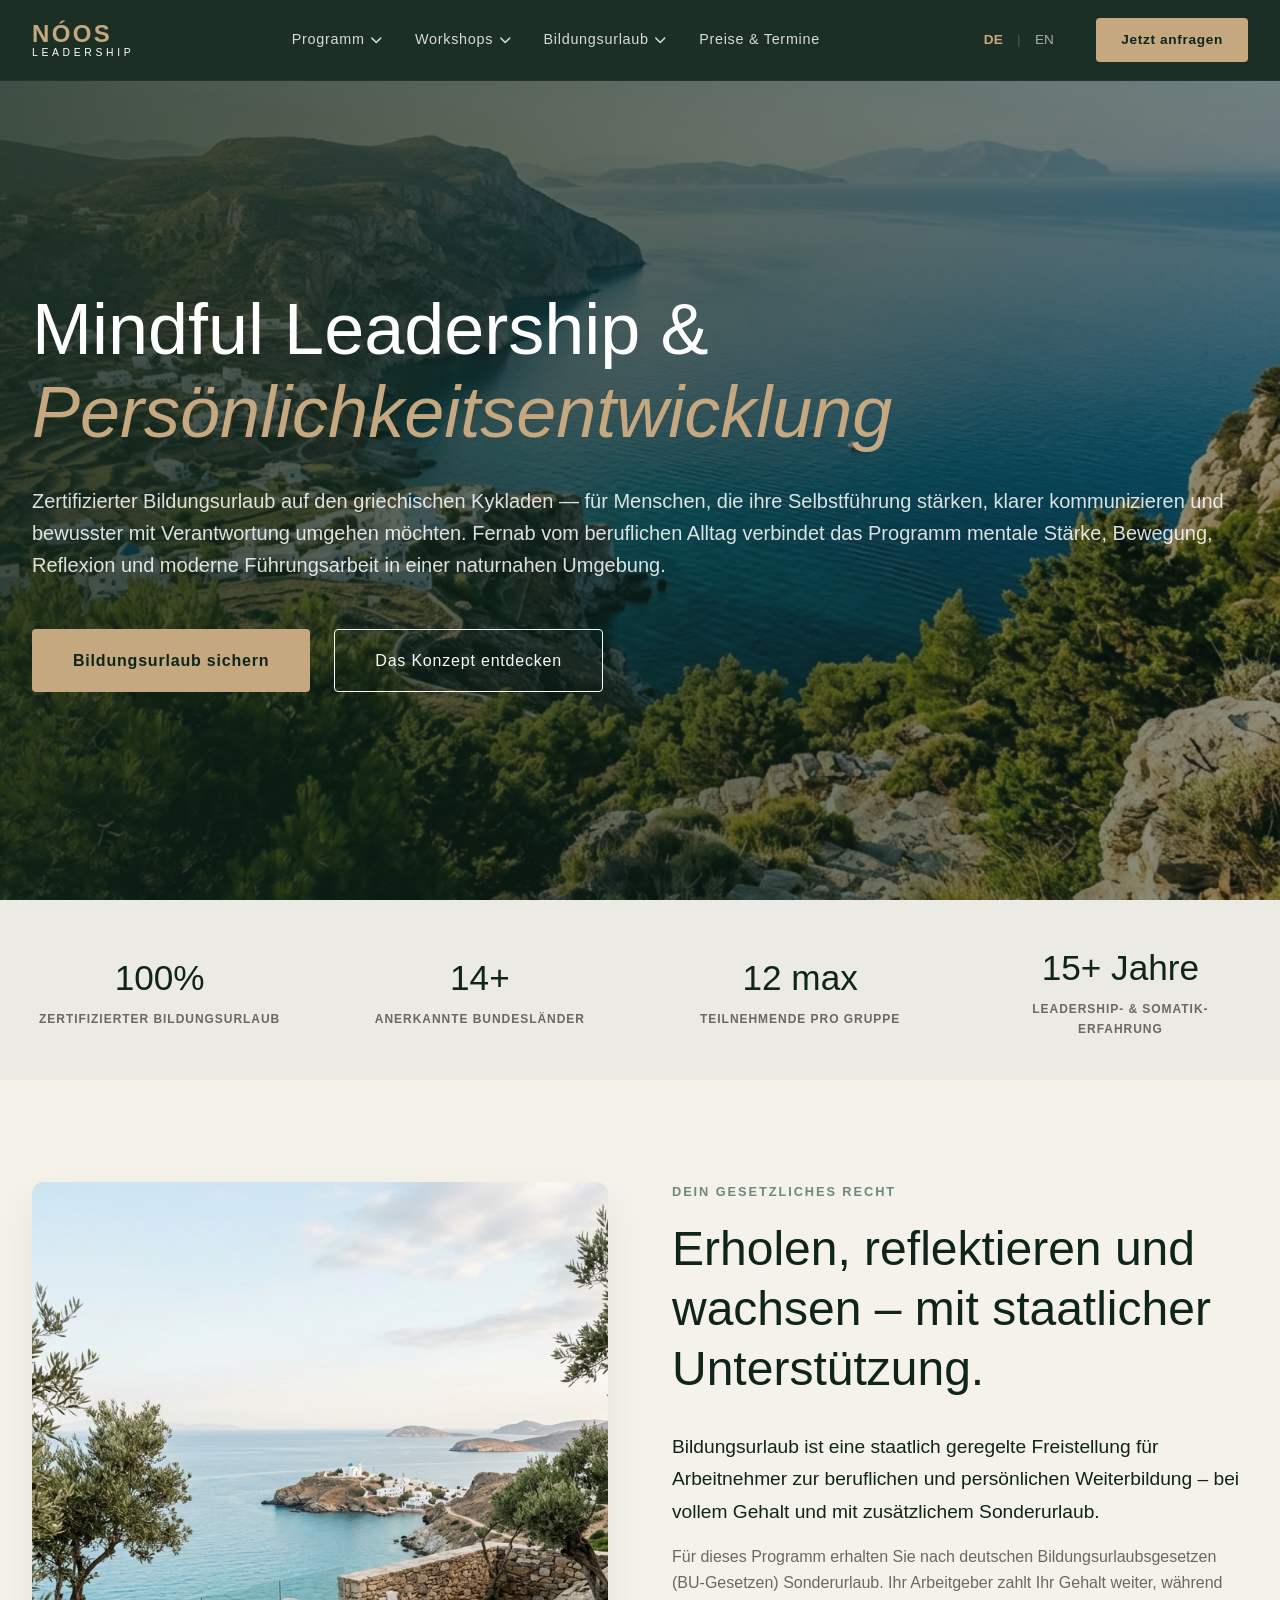
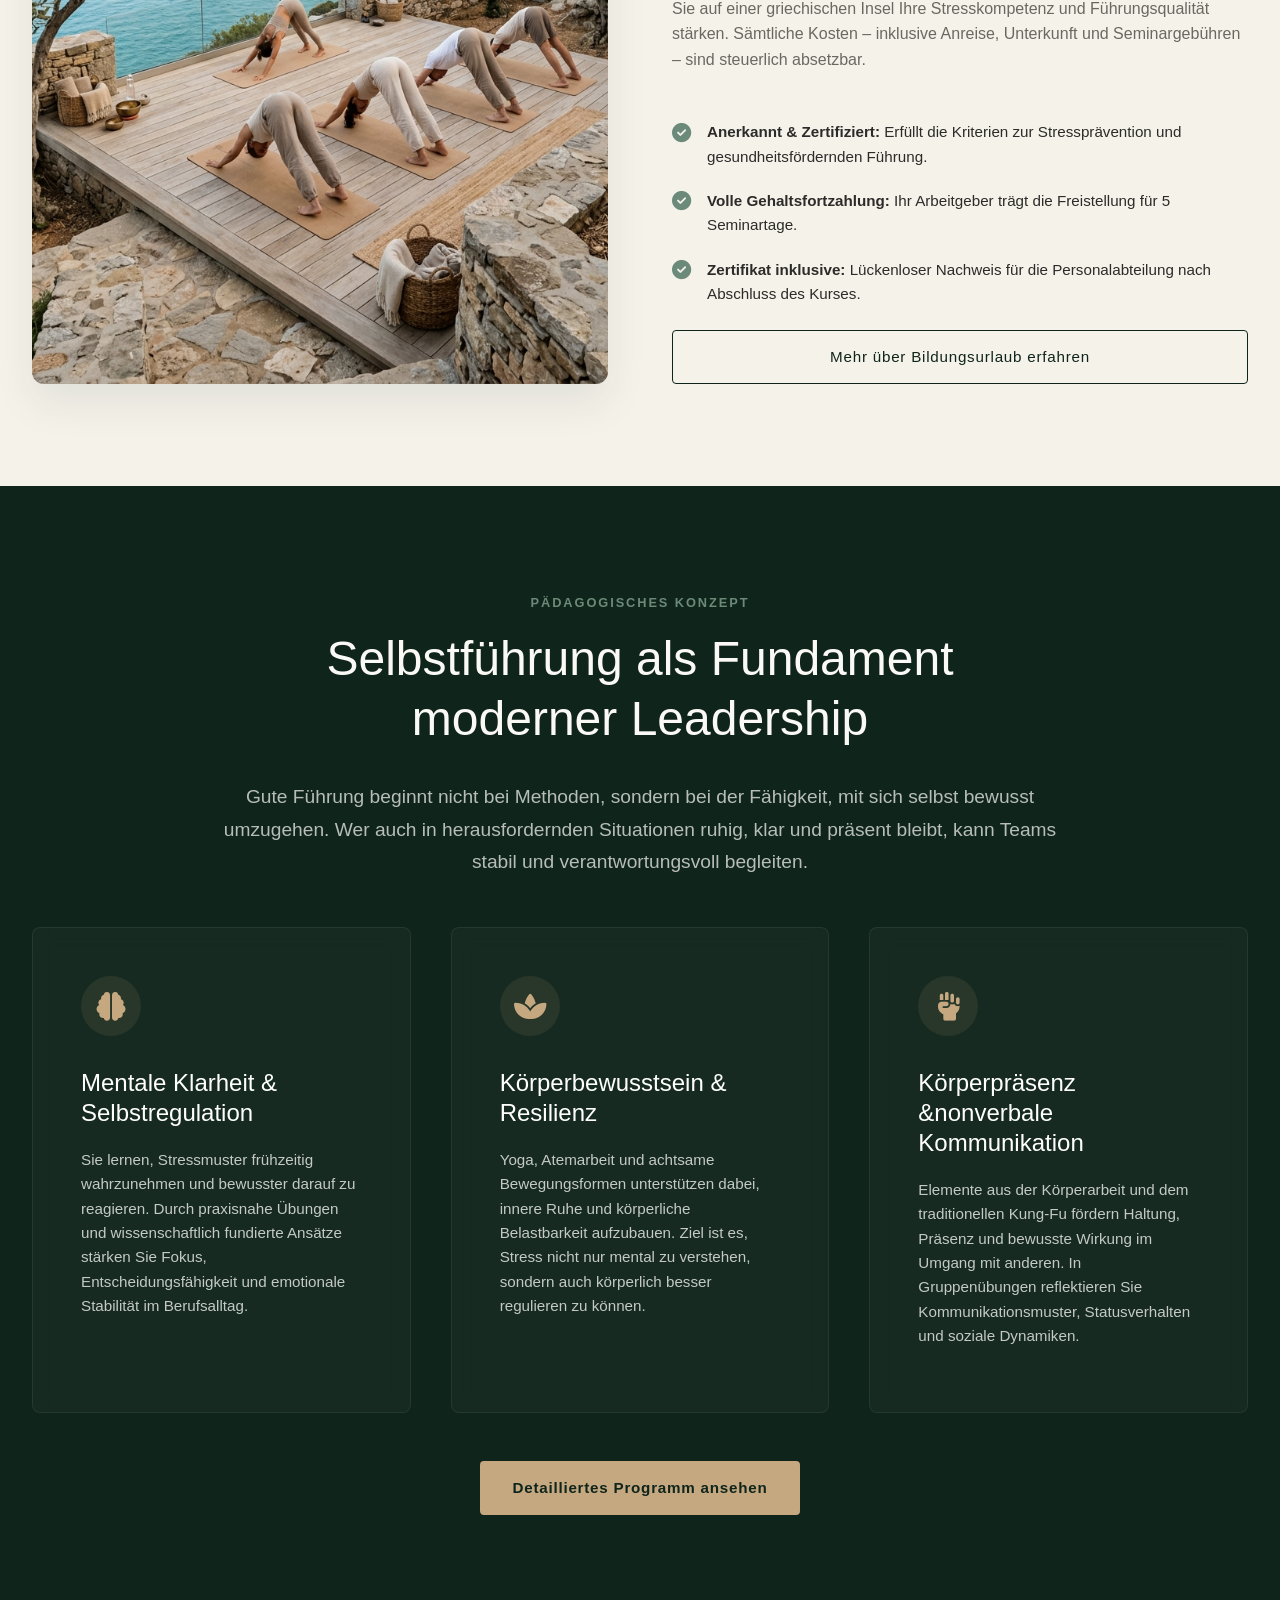
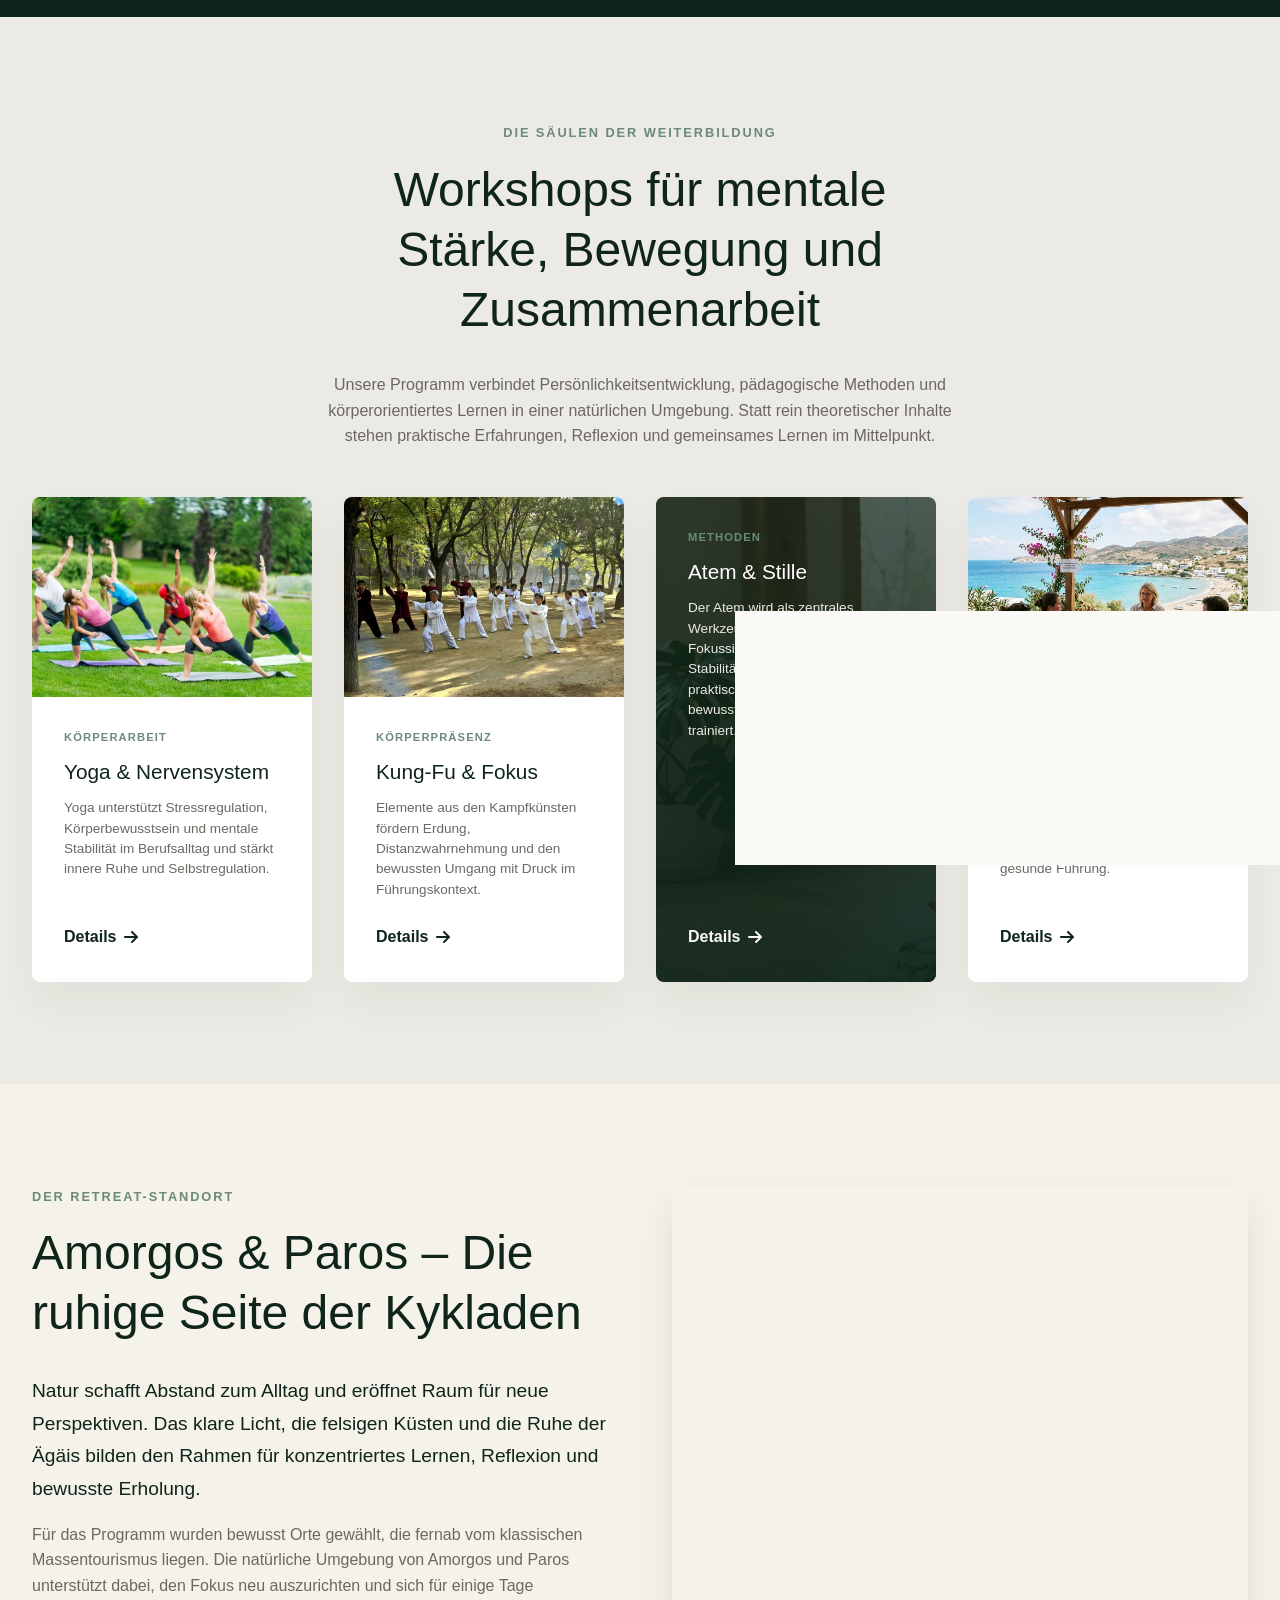
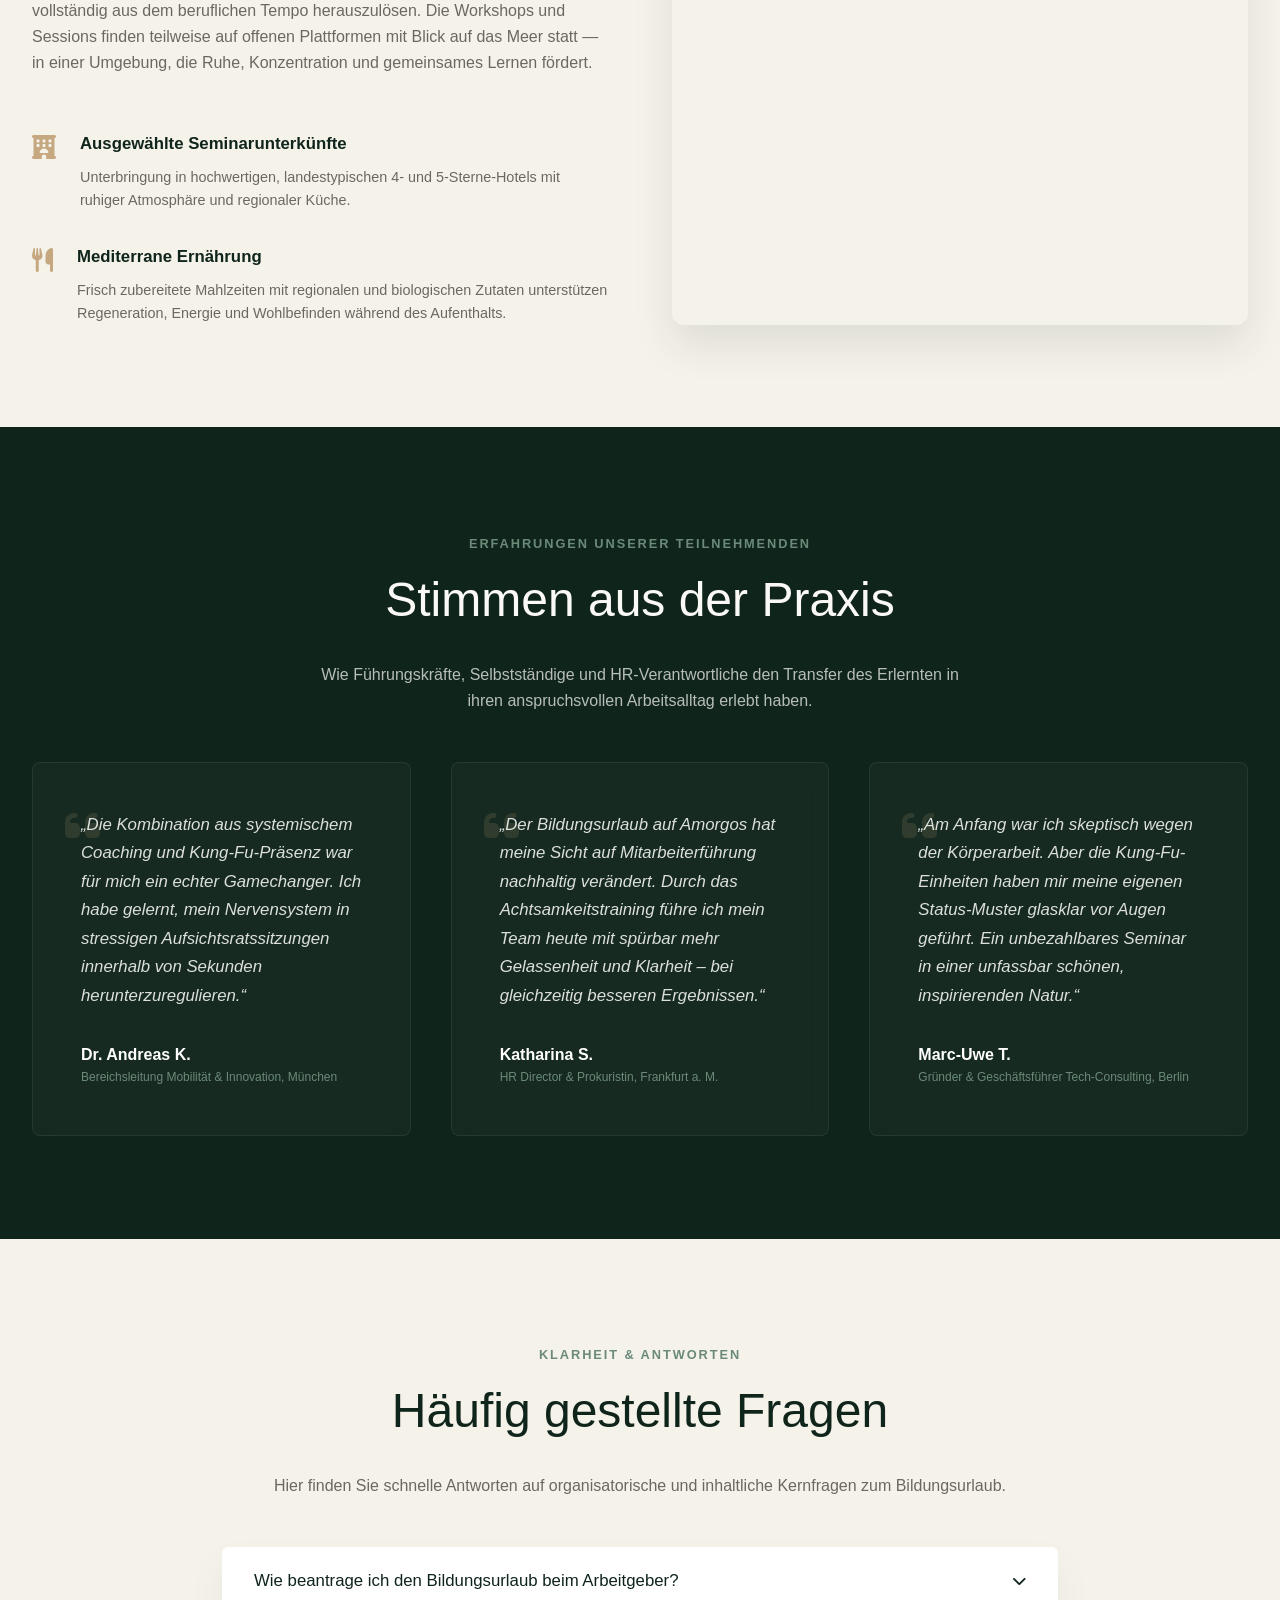
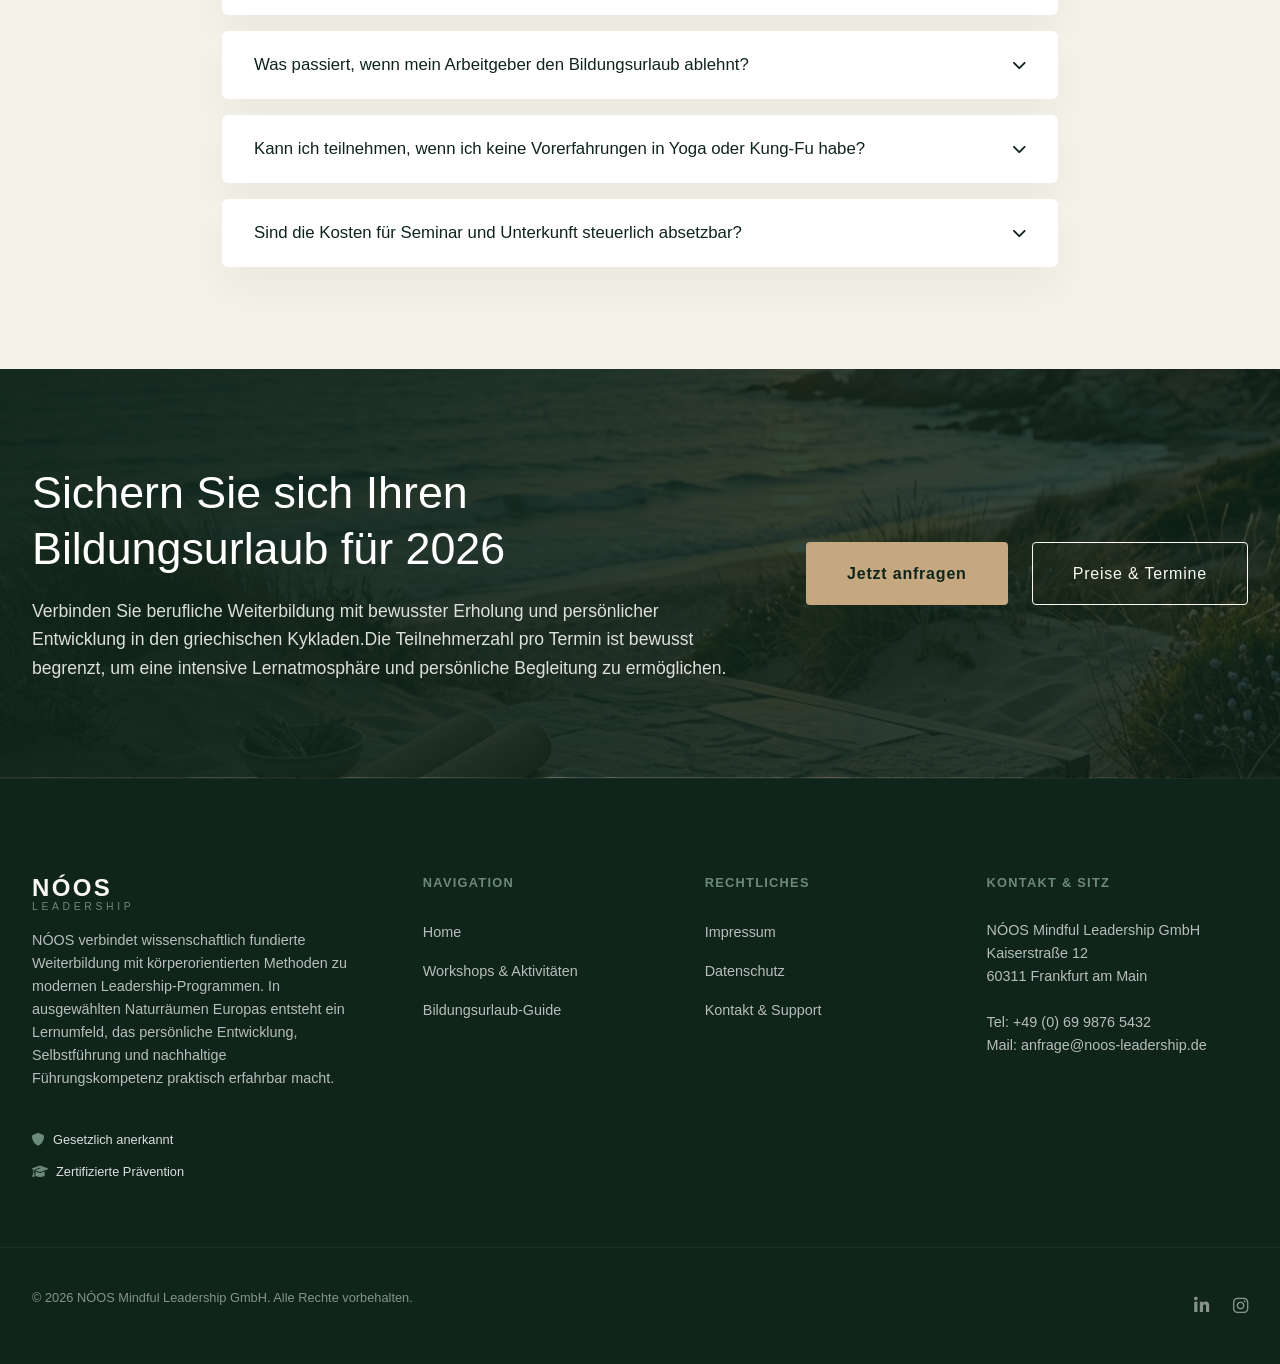
==== commit 81ef0aa8: "Add browser favicon using the provided logo image" ====
--- a/index.html
+++ b/index.html
@@ -17,6 +17,9 @@
 
     <!-- Custom CSS -->
     <link rel="stylesheet" href="css/style.css">
+
+    <!-- Favicon -->
+    <link rel="icon" type="image/png" href="assets/favicon.png">
 </head>
 
 <body>
@@ -219,7 +222,7 @@
                 </div>
                 <!-- Mobile CTA Button (visible only in mobile menu) -->
                 <div class="mobile-menu-cta">
-                    <a href="#kontakt" class="btn btn-primary btn-gold w-full" style="display: block; text-align: center; padding: 0.85rem 2rem;">Jetzt anfragen</a>
+                    <a href="#kontakt#inquiry-wizard-container" class="btn btn-primary btn-gold w-full" style="display: block; text-align: center; padding: 0.85rem 2rem;">Jetzt anfragen</a>
                 </div>
             </nav>
 
@@ -230,7 +233,7 @@
                     <span class="lang-separator">|</span>
                     <a href="index-en.html" class="lang-btn" id="lang-en">EN</a>
                 </div>
-                <a href="#kontakt" class="btn btn-primary" id="cta-header-pri">Jetzt anfragen</a>
+                <a href="#kontakt#inquiry-wizard-container" class="btn btn-primary" id="cta-header-pri">Jetzt anfragen</a>
             </div>
         </div>
     </header>
@@ -259,7 +262,7 @@
                         Fernab vom beruflichen Alltag verbindet das Programm mentale Stärke, Bewegung, Reflexion und
                         moderne Führungsarbeit in einer naturnahen Umgebung.</p>
                     <div class="hero-buttons scroll-reveal">
-                        <a href="#kontakt" class="btn btn-primary btn-gold btn-large">Bildungsurlaub sichern</a>
+                        <a href="#kontakt#inquiry-wizard-container" class="btn btn-primary btn-gold btn-large">Bildungsurlaub sichern</a>
                         <a href="#programm" class="btn btn-outline btn-white btn-large">Das Konzept entdecken</a>
                     </div>
                 </div>
@@ -623,7 +626,7 @@
                             intensive Lernatmosphäre und persönliche Begleitung zu ermöglichen.</p>
                     </div>
                     <div class="cta-actions">
-                        <a href="#kontakt" class="btn btn-primary btn-gold btn-large">Jetzt anfragen</a>
+                        <a href="#kontakt#inquiry-wizard-container" class="btn btn-primary btn-gold btn-large">Jetzt anfragen</a>
                         <a href="#preise" class="btn btn-outline btn-white btn-large">Preise &amp; Termine</a>
                     </div>
                 </div>
@@ -1368,7 +1371,7 @@
                                     </div>
                                 </div>
                                 <div class="result-cta mt-4">
-                                    <a href="#kontakt" class="btn btn-primary" id="finder-cta-btn">Antragsunterlagen
+                                    <a href="#kontakt#inquiry-wizard-container" class="btn btn-primary" id="finder-cta-btn">Antragsunterlagen
                                         anfordern</a>
                                 </div>
                             </div>
@@ -1532,7 +1535,7 @@
                             <li><i class="fa-solid fa-check text-sage"></i> Offizielles Teilnahmezertifikat</li>
                         </ul>
                         <div class="price-cta">
-                            <a href="#kontakt" class="btn btn-outline w-full btn-select-package"
+                            <a href="#kontakt#inquiry-wizard-container" class="btn btn-outline w-full btn-select-package"
                                 data-package="classic">Kategorie anfragen</a>
                         </div>
                     </div>
@@ -1560,7 +1563,7 @@
                                 Zertifikat</li>
                         </ul>
                         <div class="price-cta">
-                            <a href="#kontakt" class="btn btn-primary btn-gold w-full btn-select-package"
+                            <a href="#kontakt#inquiry-wizard-container" class="btn btn-primary btn-gold w-full btn-select-package"
                                 data-package="premium">Kategorie anfragen</a>
                         </div>
                     </div>
@@ -1586,7 +1589,7 @@
                                 Nachweise</li>
                         </ul>
                         <div class="price-cta">
-                            <a href="#kontakt" class="btn btn-outline w-full btn-select-package"
+                            <a href="#kontakt#inquiry-wizard-container" class="btn btn-outline w-full btn-select-package"
                                 data-package="suite">Kategorie anfragen</a>
                         </div>
                     </div>
@@ -1680,9 +1683,8 @@
         <section id="kontakt" class="page-section">
 
             <div class="subpage-hero"
-                style="background-image: linear-gradient(to bottom, rgba(15, 36, 26, 0.85), rgba(15, 36, 26, 0.95)), url('assets/38e9c080-fd0c-4e65-be23-9e2ffa493d14.png');">
+                style="background-image: linear-gradient(to bottom, rgba(15, 36, 26, 0.85), rgba(15, 36, 26, 0.95)), url('assets/38e9c080-fd0c-4e65-be23-9e2ffa493d14.png'); padding: clamp(3rem, 5vw, 5rem) 0;">
                 <div class="container text-center">
-                    <span class="badge text-sage">PERSÖNLICHER DIALOG</span>
                     <h1>Bildungsurlaub buchen</h1>
                     <p class="max-w-md">Lassen Sie uns gemeinsam den Weg zu Ihrem Bildungsurlaub ebnen. Unser Team berät
                         Sie kompetent bei allen rechtlichen und organisatorischen Fragen.</p>
@@ -1746,7 +1748,7 @@
                     </div>
 
                     <!-- Step-by-Step Inquiry Wizard -->
-                    <div class="contact-wizard-container">
+                    <div class="contact-wizard-container" id="inquiry-wizard-container">
                         <div class="wizard-header">
                             <h3>Bildungsurlaub-buchen</h3>
                             <div class="wizard-progress-bar">
--- a/css/style.css
+++ b/css/style.css
@@ -2285,6 +2285,15 @@
     padding: 3rem;
 }
 
+@media (max-width: 1024px) {
+    .contact-wizard-container {
+        order: 1;
+    }
+    .contact-sidebar {
+        order: 2;
+    }
+}
+
 .wizard-header {
     border-bottom: 1px solid var(--color-cream);
     padding-bottom: 2rem;
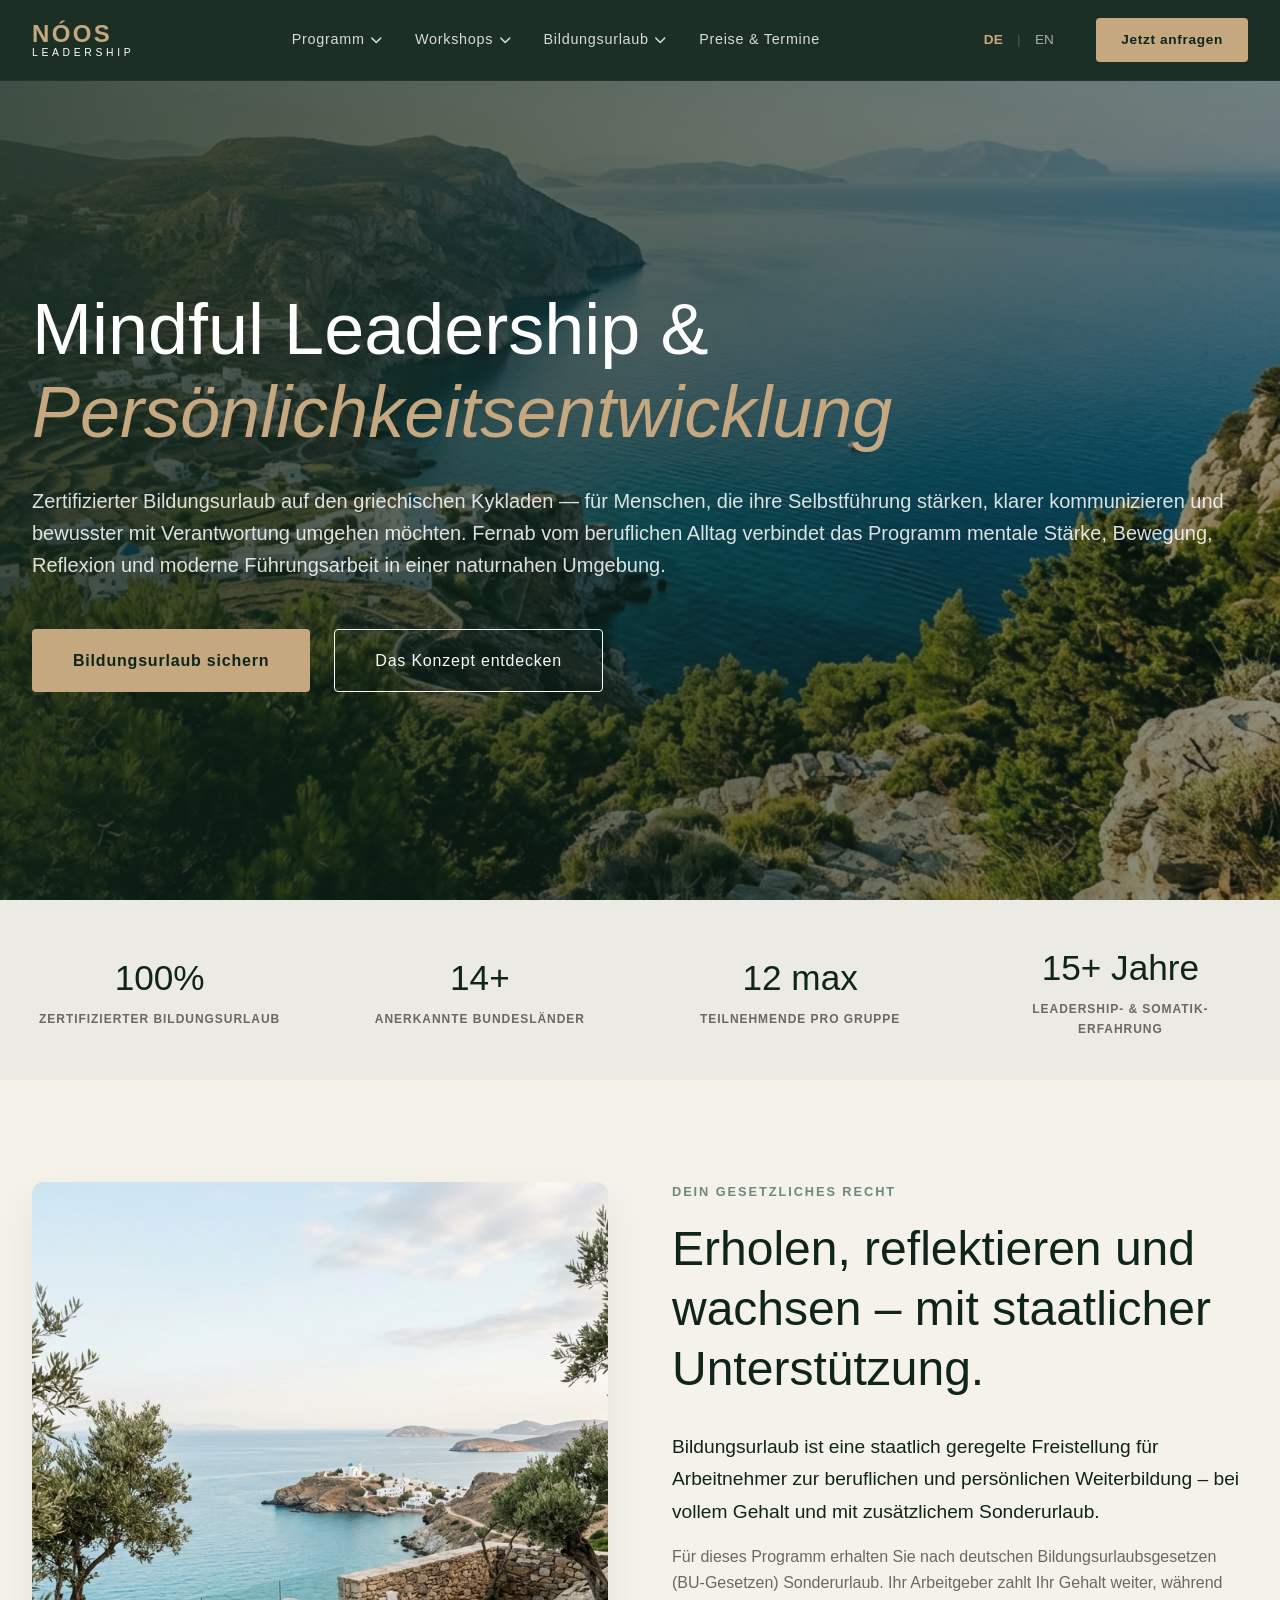
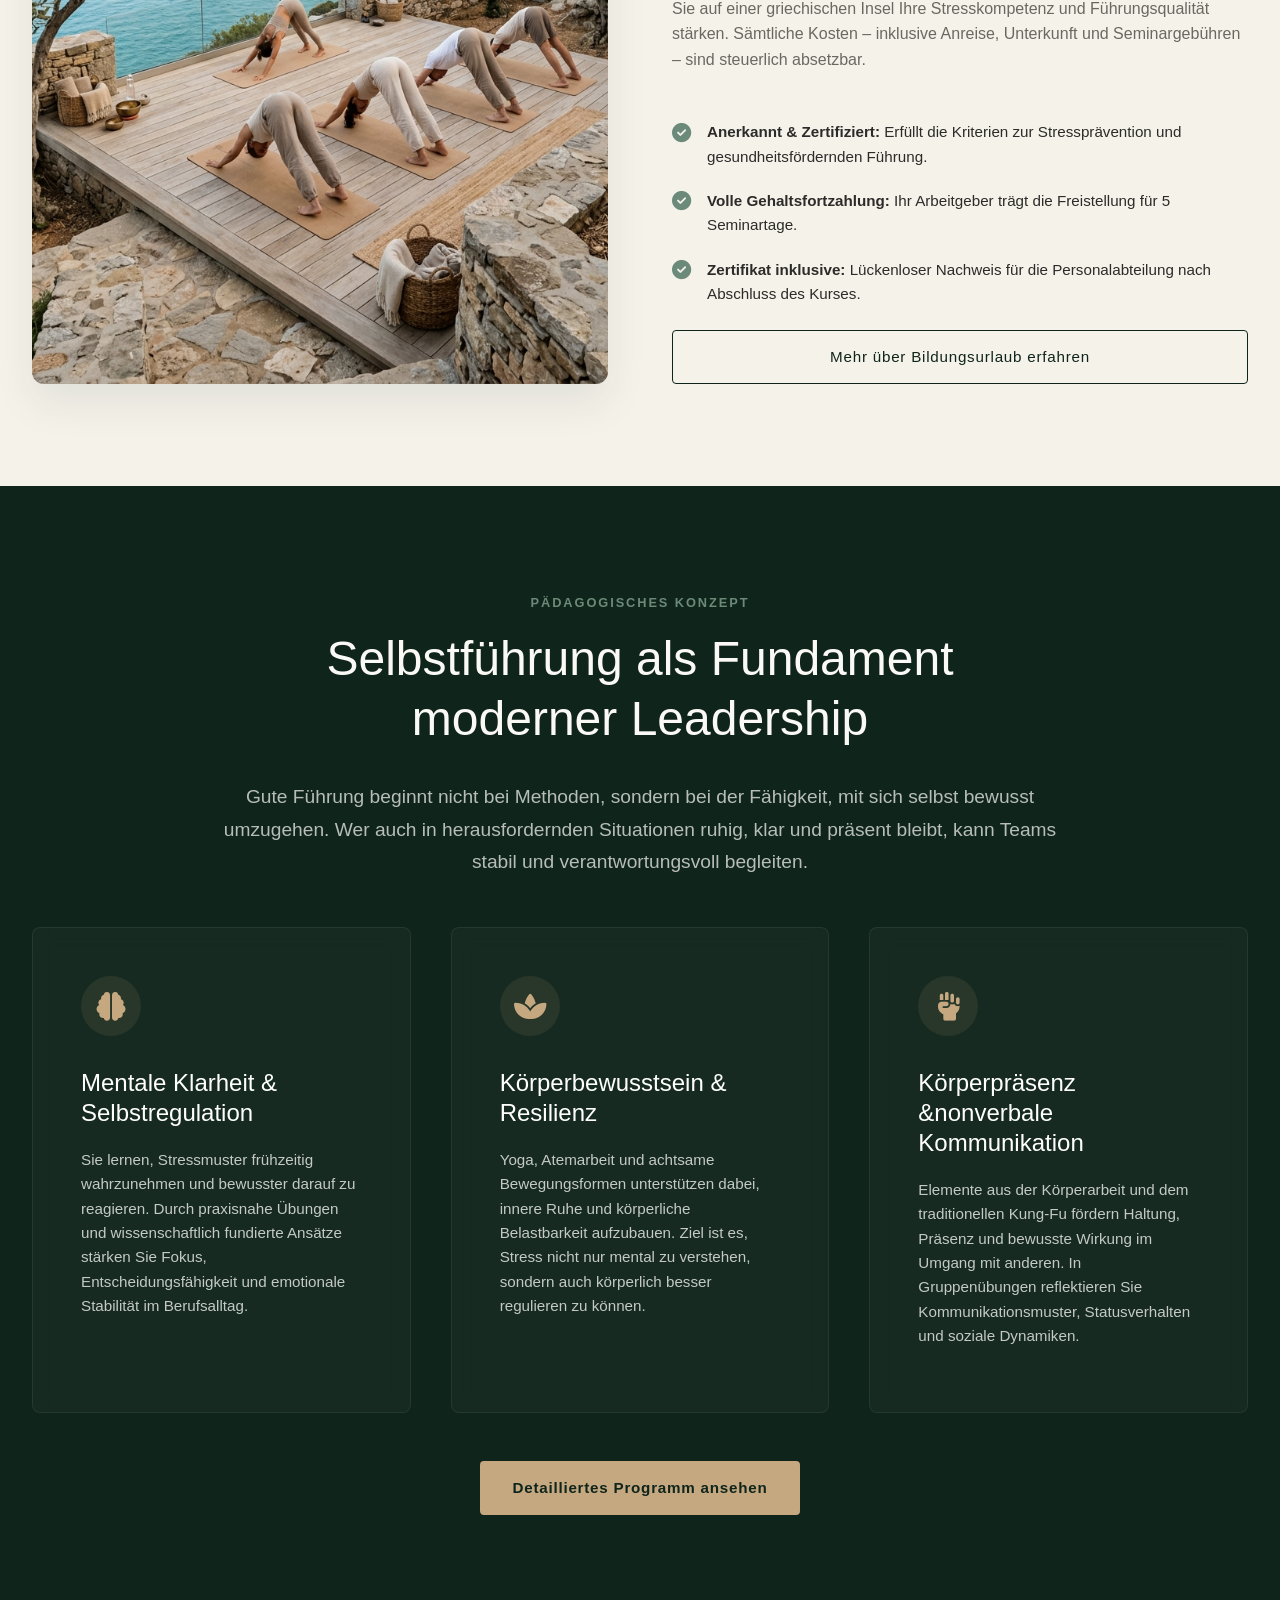
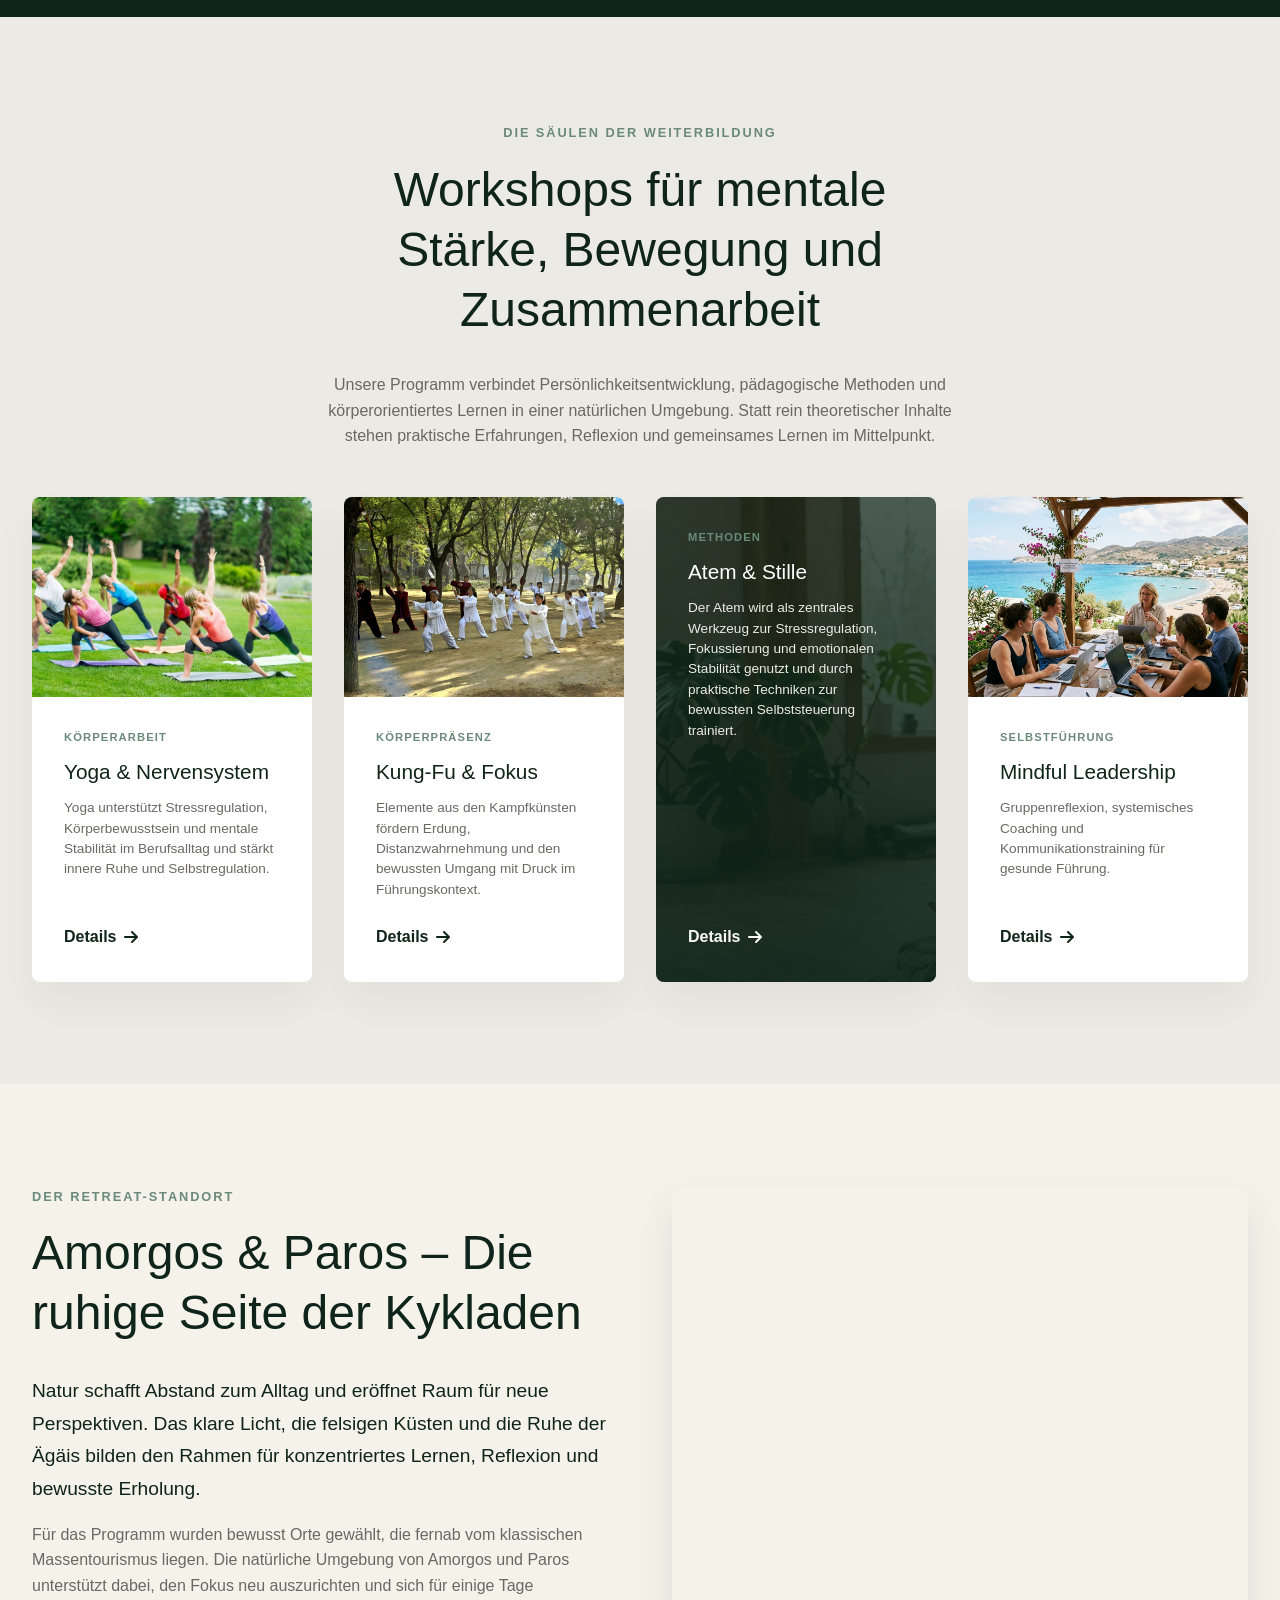
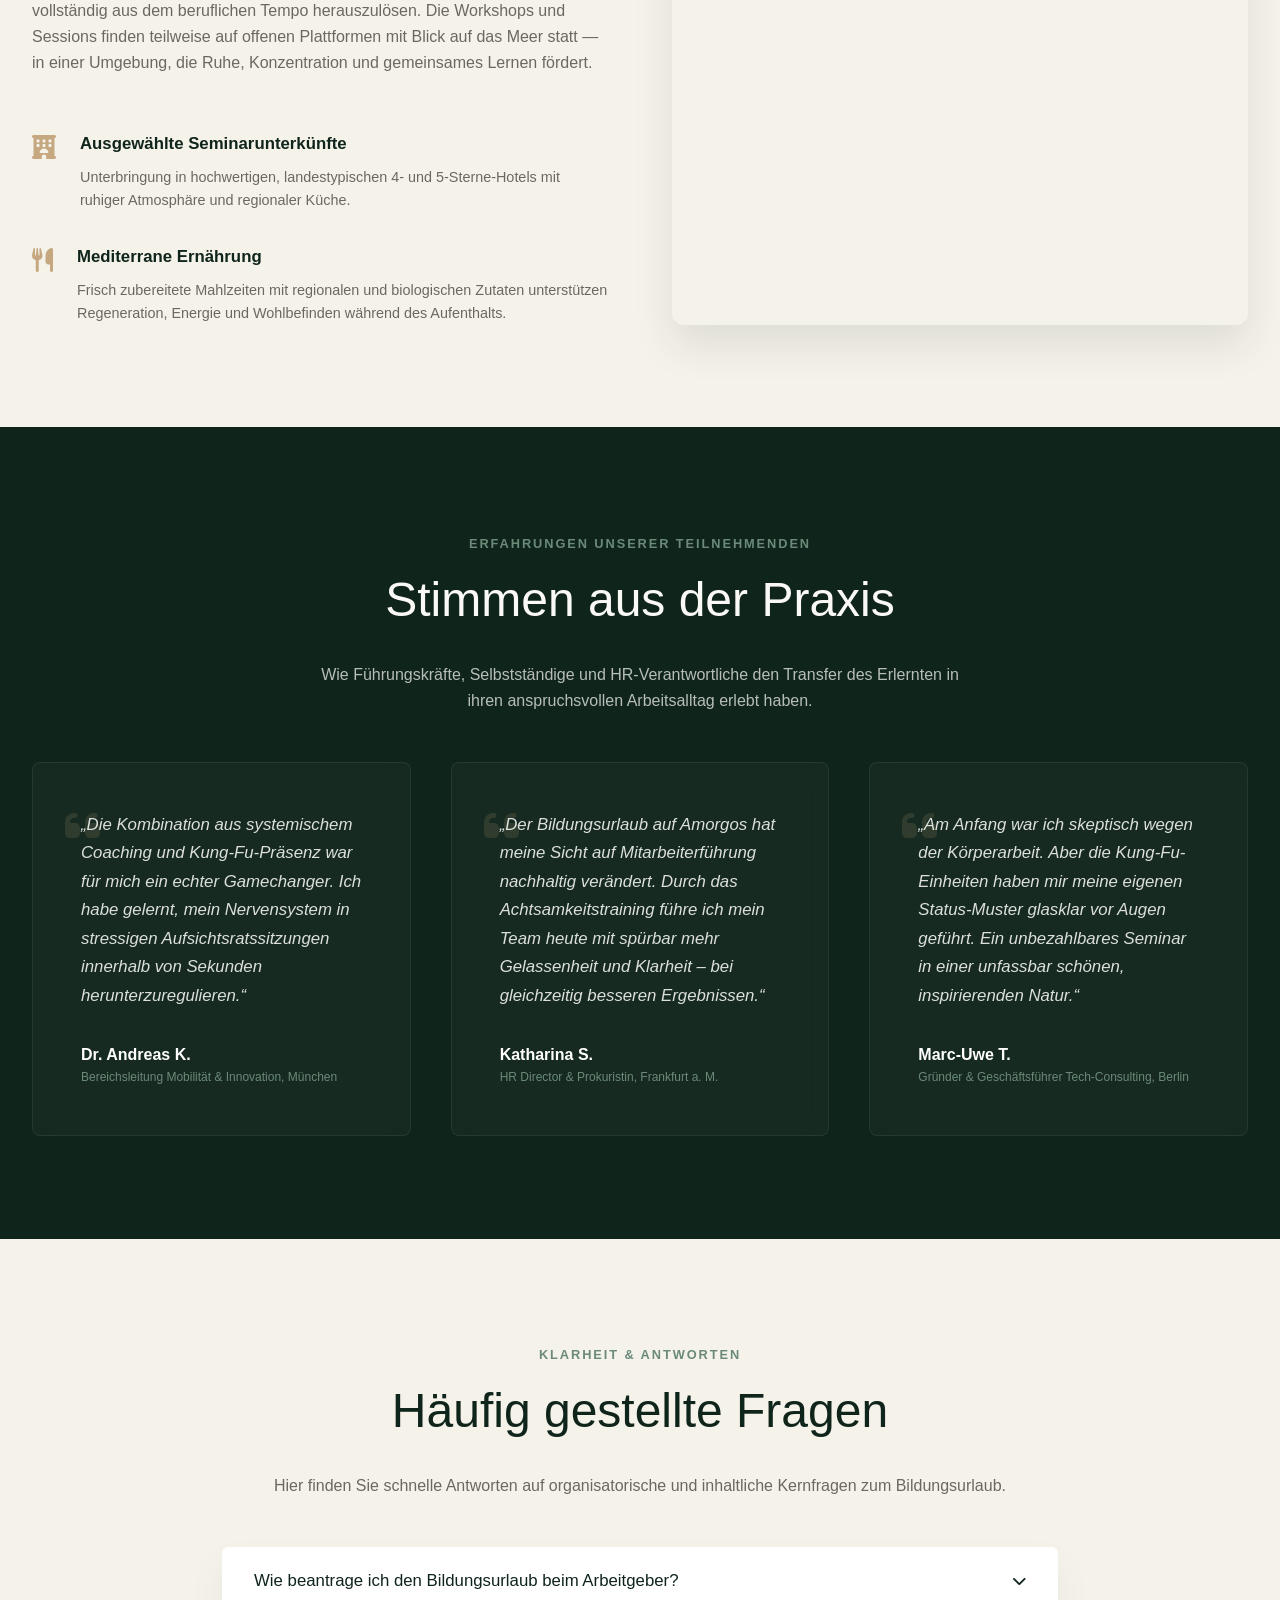
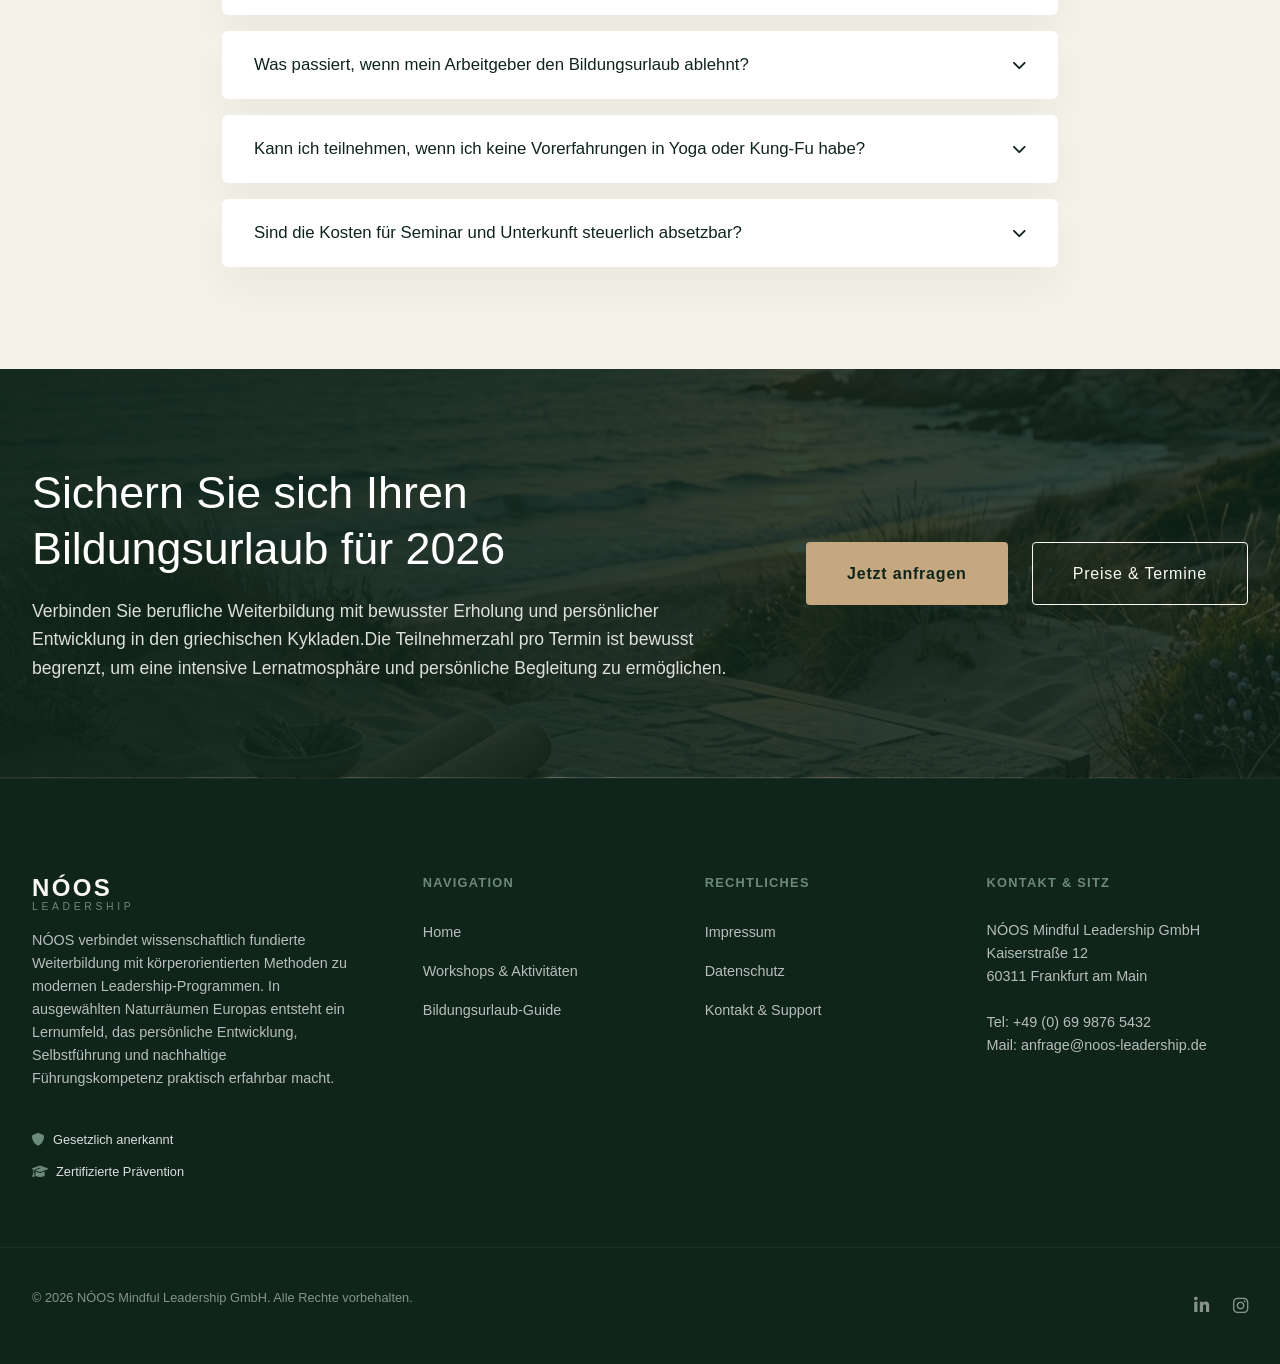
==== commit c0580680: "Fix favicon quality and scaling with center-cropped transparent multi-resolution assets" ====
--- a/index.html
+++ b/index.html
@@ -19,7 +19,10 @@
     <link rel="stylesheet" href="css/style.css">
 
     <!-- Favicon -->
-    <link rel="icon" type="image/png" href="assets/favicon.png">
+    <link rel="icon" type="image/png" sizes="16x16" href="assets/favicon-16x16.png">
+    <link rel="icon" type="image/png" sizes="32x32" href="assets/favicon-32x32.png">
+    <link rel="icon" type="image/png" sizes="48x48" href="assets/favicon-48x48.png">
+    <link rel="apple-touch-icon" sizes="180x180" href="assets/apple-touch-icon.png">
 </head>
 
 <body>
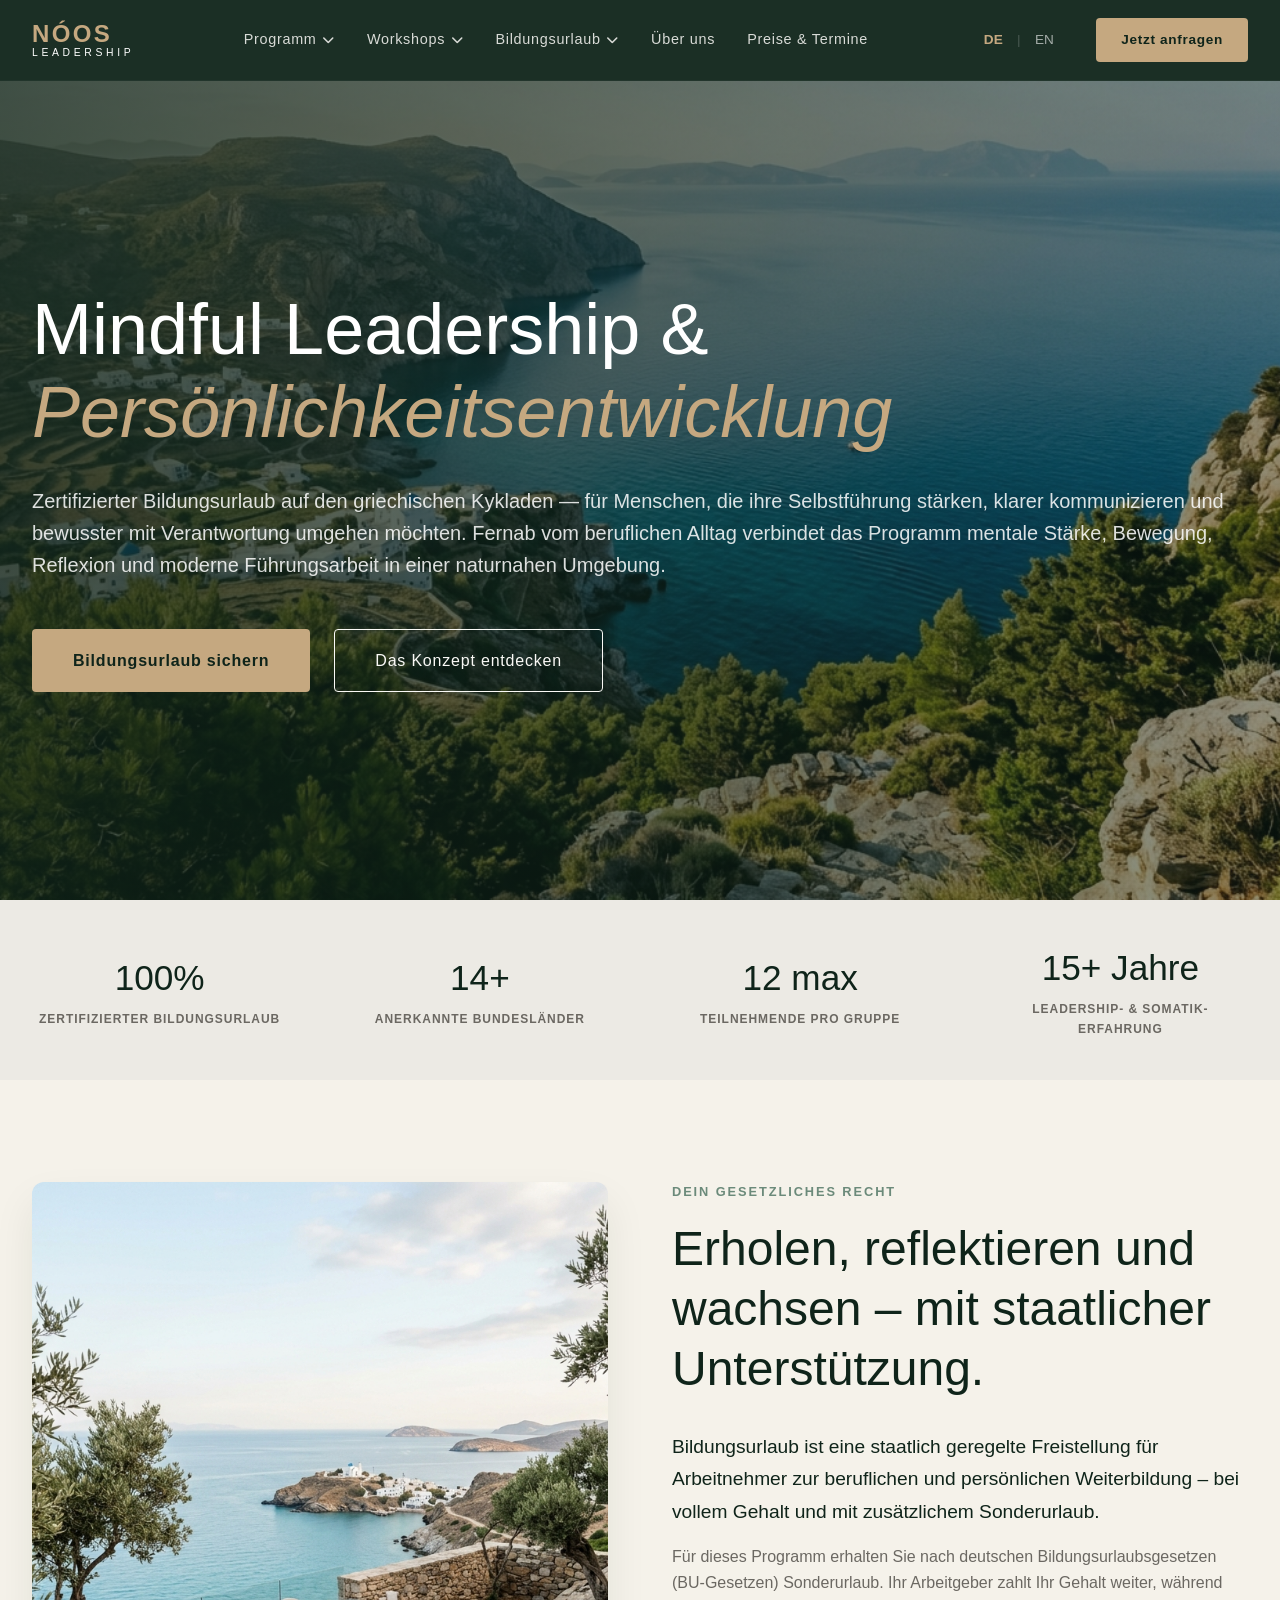
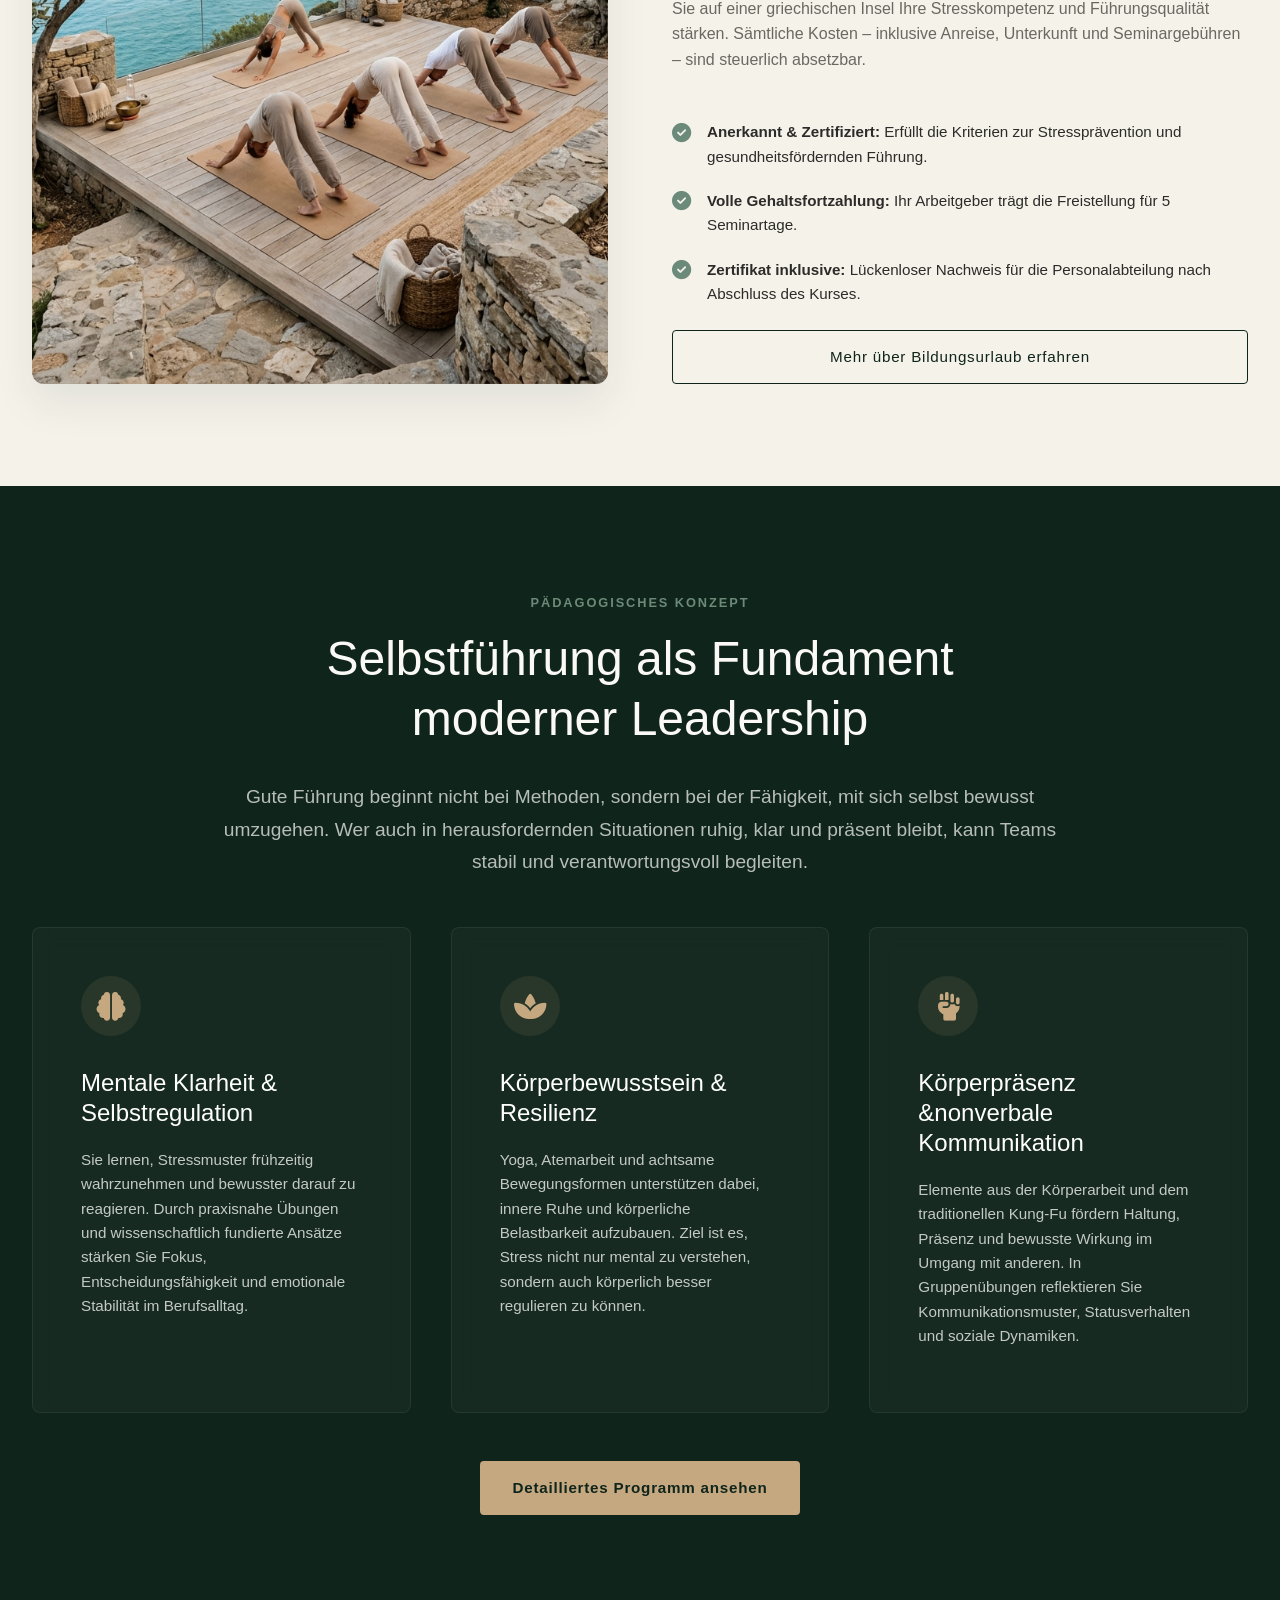
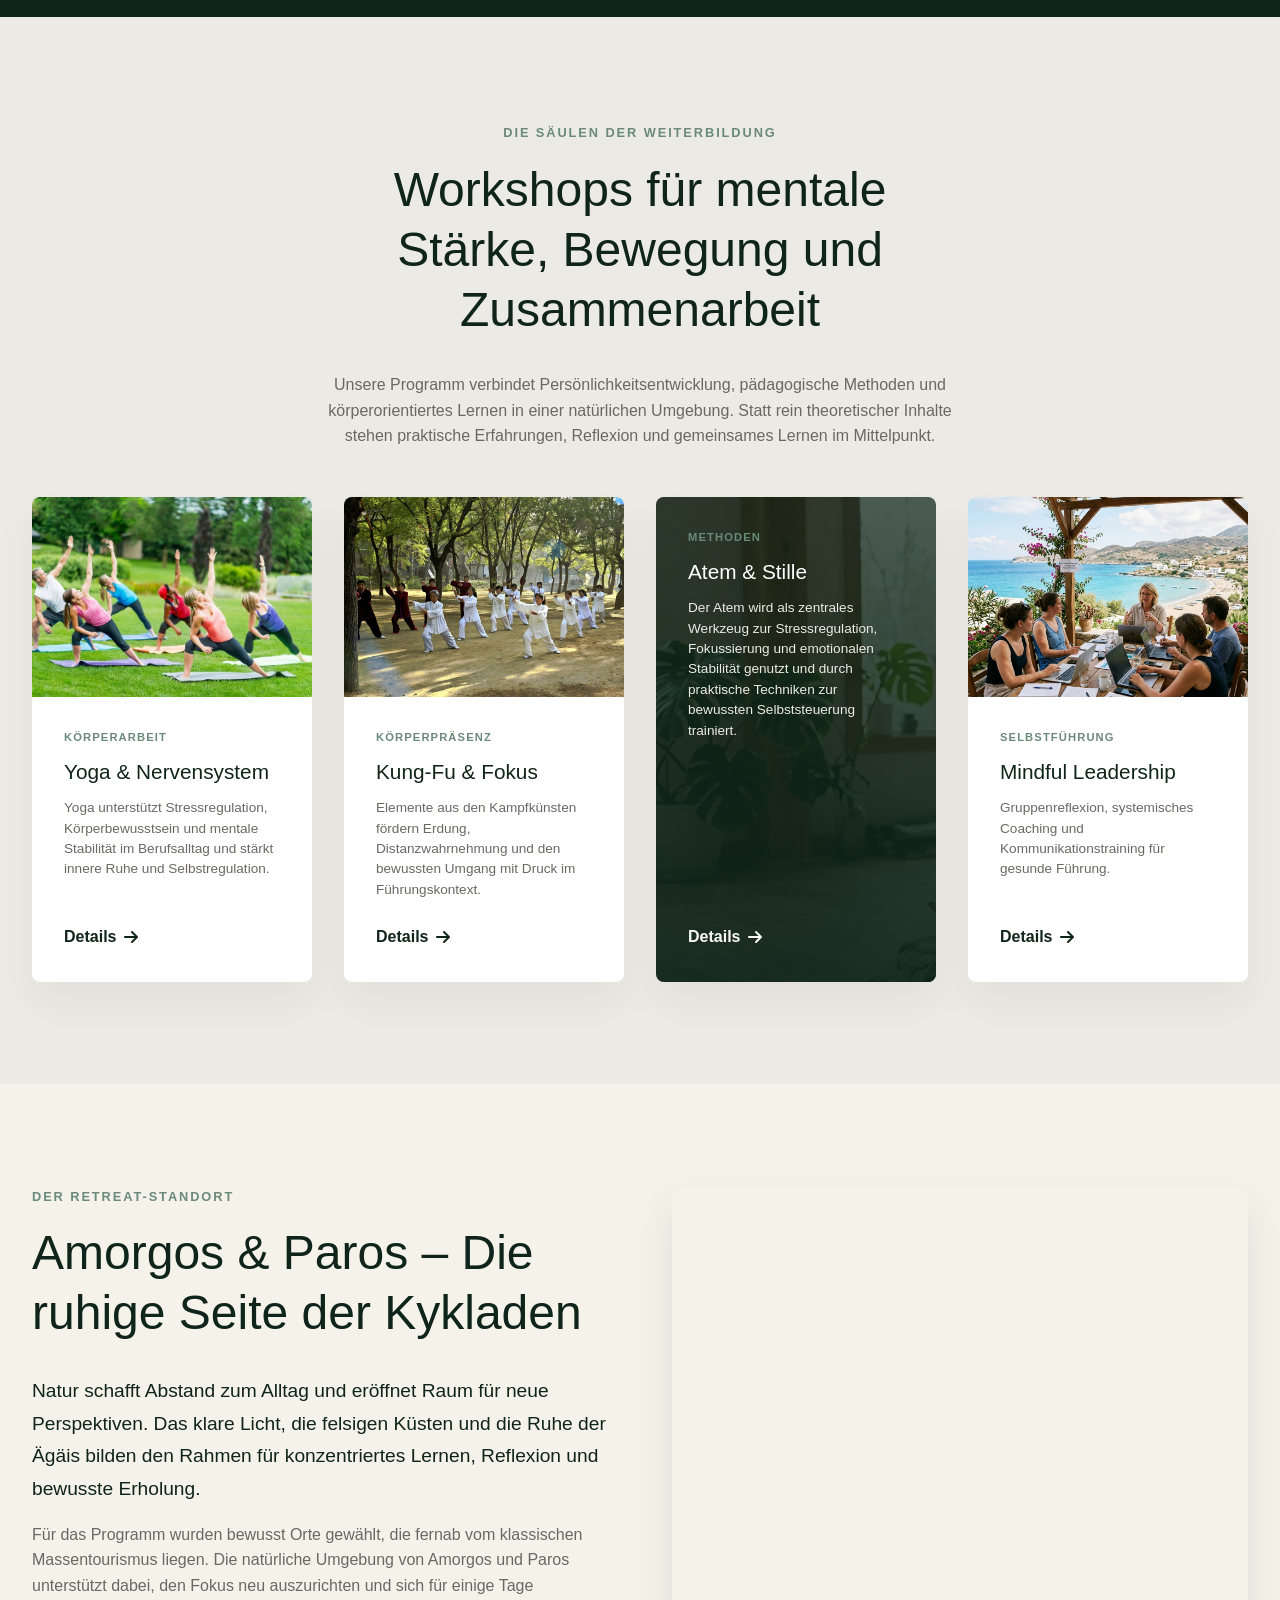
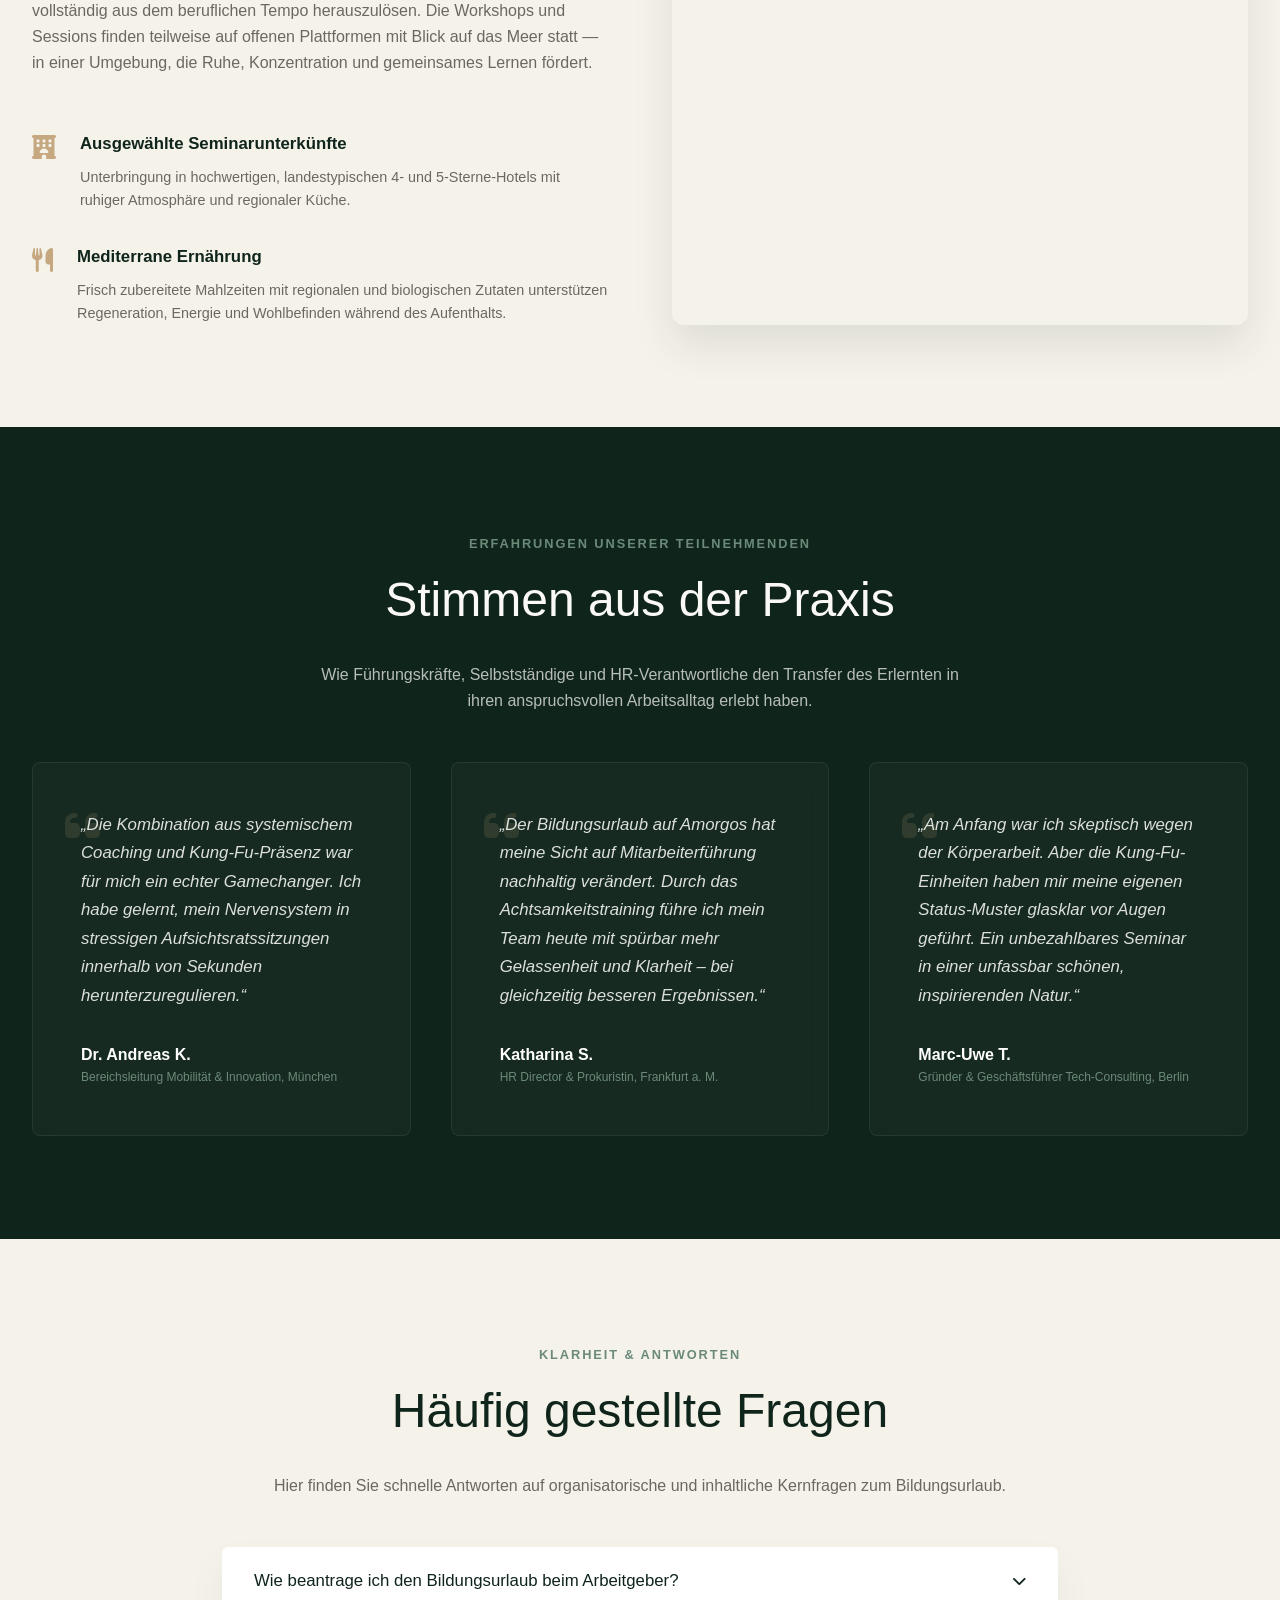
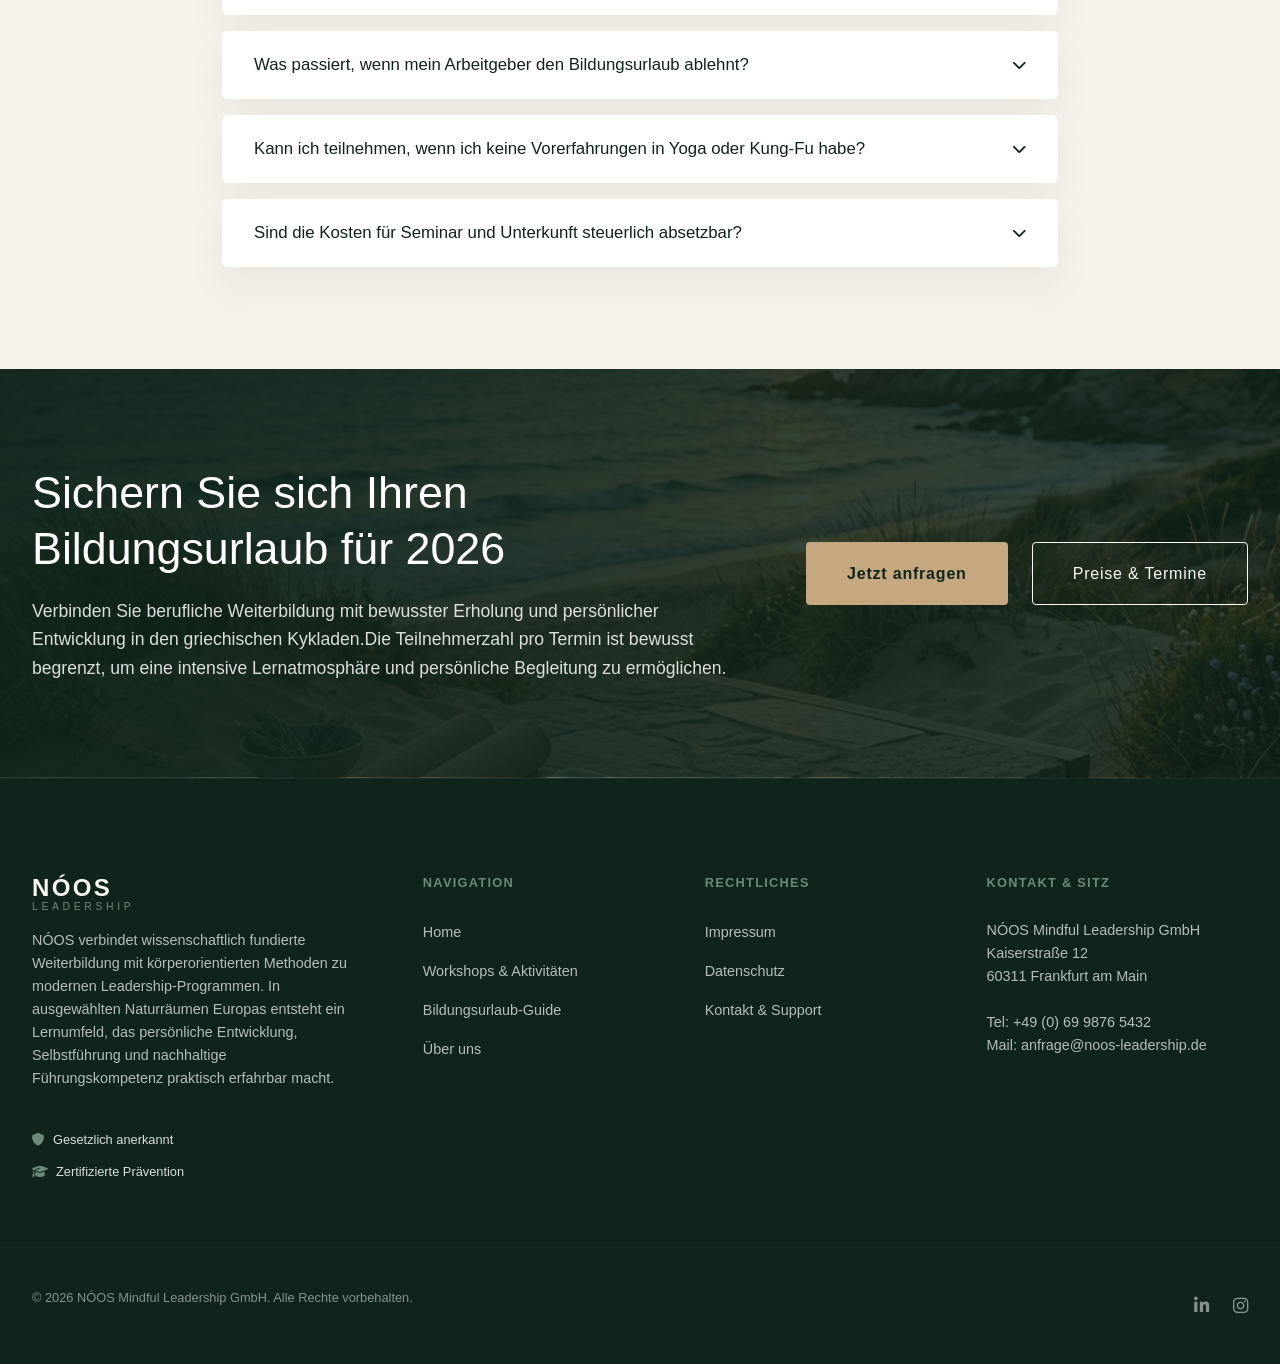
==== commit 3b54b9a8: "Create premium German and English About Us subpages and integrate them into navigation headers and f" ====
--- a/index.html
+++ b/index.html
@@ -210,6 +210,10 @@
                                 </div>
                             </div>
                         </div>
+                    </li>
+
+                    <li class="nav-item">
+                        <a href="ueber-uns.html" class="nav-link">Über uns</a>
                     </li>
 
                     <li class="nav-item">
@@ -2342,6 +2346,7 @@
                     <li><a href="#home">Home</a></li>
                     <li><a href="#workshops">Workshops &amp; Aktivitäten</a></li>
                     <li><a href="#bildungsurlaub">Bildungsurlaub-Guide</a></li>
+                    <li><a href="ueber-uns.html">Über uns</a></li>
                 </ul>
             </div>
 
